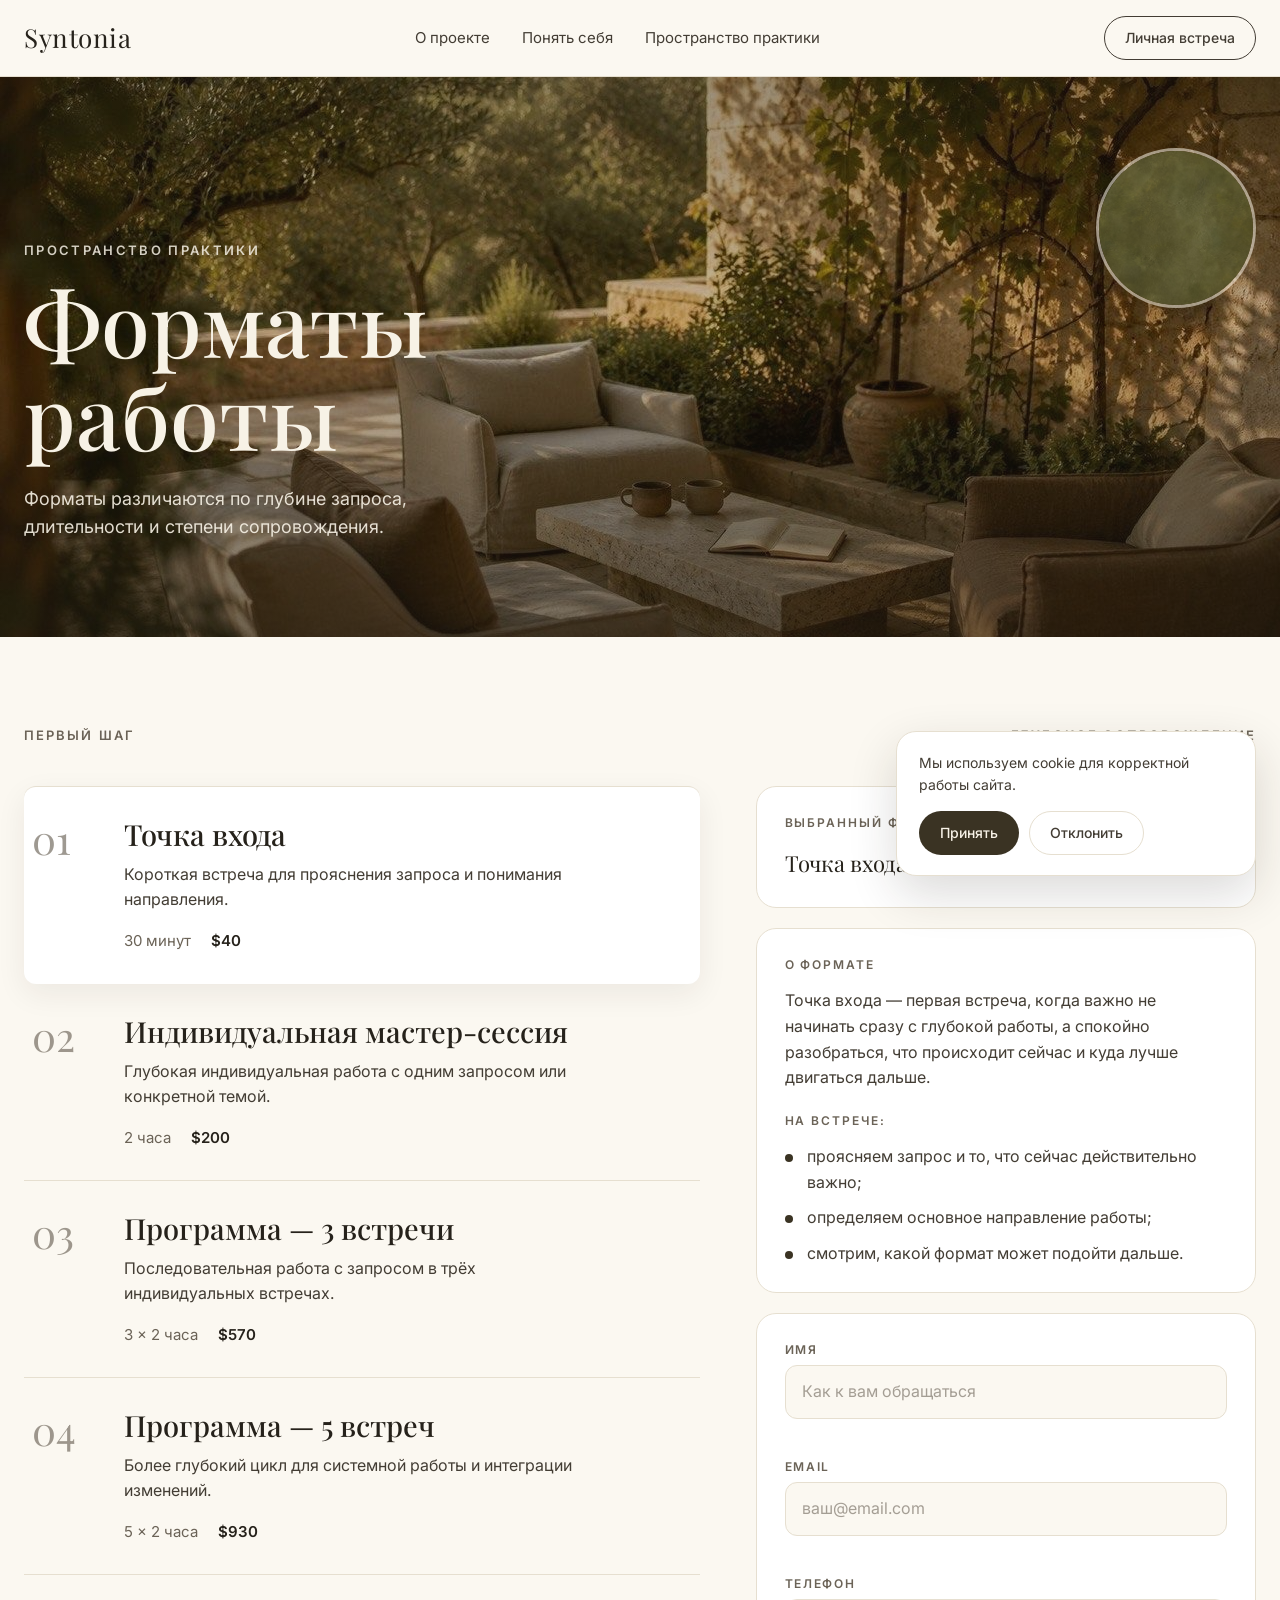
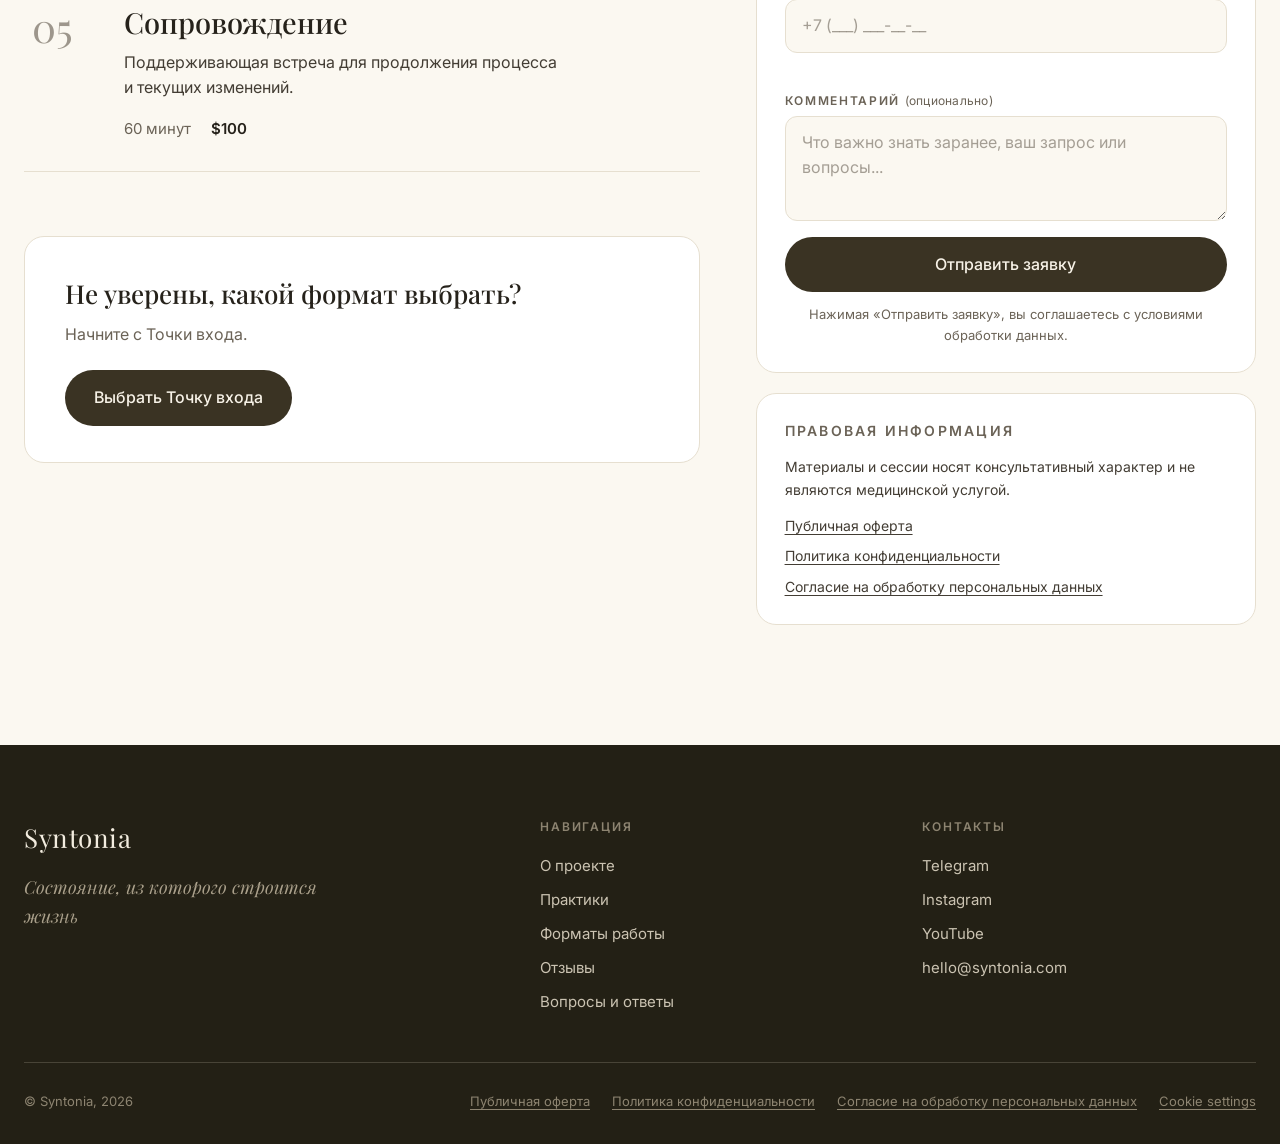
==== syntonia-formats/index.html @ 6d54face "Add files via upload" ====
<!doctype html>
<html lang="ru">
<head>
  <meta charset="UTF-8">
  <meta name="viewport" content="width=device-width, initial-scale=1">
  <meta name="description" content="Форматы работы Syntonia: точка входа, индивидуальные сессии, программы и сопровождение.">
  <title>Syntonia — Форматы работы</title>
  <link rel="preconnect" href="https://fonts.googleapis.com">
  <link rel="preconnect" href="https://fonts.gstatic.com" crossorigin>
  <link href="https://fonts.googleapis.com/css2?family=Inter:wght@400;500;600&family=Playfair+Display:ital,wght@0,400;0,500;1,400&display=swap" rel="stylesheet">
  <link rel="stylesheet" href="./styles.css">
</head>
<body>

  <!-- ============ HEADER ============ -->
  <header class="site-header" id="top">
    <div class="container site-header__inner">
      <a class="logo" href="#top">Syntonia</a>

      <nav class="main-nav" id="main-nav" aria-label="Основная навигация">
        <a href="#about">О проекте</a>
        <a href="#formats">Понять себя</a>
        <a href="#formats">Пространство практики</a>
      </nav>

      <div class="site-header__actions">
        <a class="btn btn--outline btn--small" href="#request">Личная встреча</a>
        <button class="menu-toggle" type="button" aria-expanded="false" aria-controls="main-nav" aria-label="Открыть меню">
          <span></span><span></span><span></span>
        </button>
      </div>
    </div>
  </header>

  <main id="about">

    <!-- ============ HERO ============ -->
    <section class="hero">
      <div class="hero__media" aria-hidden="true">
        <img src="./assets/hero.jpg" alt="" class="hero__img">
        <div class="hero__overlay"></div>
      </div>

      <div class="container hero__content">
        <p class="eyebrow">Пространство практики</p>
        <h1 class="hero__title">Форматы<br>работы</h1>
        <p class="hero__subtitle">Форматы различаются по глубине запроса,<br>длительности и степени сопровождения.</p>

        <div class="hero__avatar">
          <img src="./assets/avatar.jpg" alt="Ведущий практики Syntonia" width="160" height="160">
        </div>
      </div>
    </section>

    <!-- ============ FORMATS + SIDEBAR ============ -->
    <section class="formats" id="formats">
      <div class="container">

        <div class="formats__labels" aria-hidden="true">
          <span>Первый шаг</span>
          <span>Глубокое сопровождение</span>
        </div>

        <div class="formats__layout">

          <!-- Левая колонка: список форматов -->
          <div class="formats__list" role="list">

            <article class="format-card" role="listitem" data-format="entry" tabindex="0">
              <span class="format-card__num">01</span>
              <div class="format-card__body">
                <h3 class="format-card__title">Точка входа</h3>
                <p class="format-card__desc">Короткая встреча для прояснения запроса и&nbsp;понимания направления.</p>
                <p class="format-card__meta"><span class="duration">30 минут</span><span class="price">$40</span></p>
              </div>
            </article>

            <article class="format-card" role="listitem" data-format="master" tabindex="0">
              <span class="format-card__num">02</span>
              <div class="format-card__body">
                <h3 class="format-card__title">Индивидуальная мастер-сессия</h3>
                <p class="format-card__desc">Глубокая индивидуальная работа с&nbsp;одним запросом или конкретной темой.</p>
                <p class="format-card__meta"><span class="duration">2 часа</span><span class="price">$200</span></p>
              </div>
            </article>

            <article class="format-card" role="listitem" data-format="p3" tabindex="0">
              <span class="format-card__num">03</span>
              <div class="format-card__body">
                <h3 class="format-card__title">Программа — 3 встречи</h3>
                <p class="format-card__desc">Последовательная работа с&nbsp;запросом в&nbsp;трёх индивидуальных встречах.</p>
                <p class="format-card__meta"><span class="duration">3 × 2 часа</span><span class="price">$570</span></p>
              </div>
            </article>

            <article class="format-card" role="listitem" data-format="p5" tabindex="0">
              <span class="format-card__num">04</span>
              <div class="format-card__body">
                <h3 class="format-card__title">Программа — 5 встреч</h3>
                <p class="format-card__desc">Более глубокий цикл для системной работы и&nbsp;интеграции изменений.</p>
                <p class="format-card__meta"><span class="duration">5 × 2 часа</span><span class="price">$930</span></p>
              </div>
            </article>

            <article class="format-card" role="listitem" data-format="support" tabindex="0">
              <span class="format-card__num">05</span>
              <div class="format-card__body">
                <h3 class="format-card__title">Сопровождение</h3>
                <p class="format-card__desc">Поддерживающая встреча для продолжения процесса и&nbsp;текущих изменений.</p>
                <p class="format-card__meta"><span class="duration">60 минут</span><span class="price">$100</span></p>
              </div>
            </article>

            <!-- CTA-блок под списком -->
            <div class="formats__cta" id="formats-cta">
              <h3>Не уверены, какой формат выбрать?</h3>
              <p>Начните с Точки входа.</p>
              <a class="btn btn--primary" href="#request" data-select-format="entry">Выбрать Точку входа</a>
            </div>
          </div>

          <!-- Правая колонка (aside): выбранный формат + заявка -->
          <aside class="sidebar" id="request">

            <div class="sidebar__card">
              <p class="sidebar__label">Выбранный формат</p>
              <div class="sidebar__chosen" id="chosen-format">
                <span class="sidebar__chosen-name" data-chosen-name>Точка входа</span>
                <span class="sidebar__chosen-meta"><span data-chosen-duration>30 минут</span><span class="sidebar__price" data-chosen-price>$40</span></span>
              </div>
            </div>

            <div class="sidebar__card sidebar__about" id="format-about">
              <p class="sidebar__label">О формате</p>
              <p class="sidebar__about-text" data-format-text>Точка входа — первая встреча, когда важно не начинать сразу с глубокой работы, а спокойно разобраться, что происходит сейчас и куда лучше двигаться дальше.</p>
              <p class="sidebar__label sidebar__label--gap">На встрече:</p>
              <ul class="sidebar__list" data-format-points>
                <li>проясняем запрос и то, что сейчас действительно важно;</li>
                <li>определяем основное направление работы;</li>
                <li>смотрим, какой формат может подойти дальше.</li>
              </ul>
            </div>

            <form class="sidebar__card request-form" id="request-form" novalidate>
              <div class="field">
                <label class="field__label" for="f-name">Имя</label>
                <input class="field__input" id="f-name" name="name" type="text" placeholder="Как к вам обращаться" autocomplete="name" required>
                <span class="field__error" data-error-for="f-name"></span>
              </div>

              <div class="field">
                <label class="field__label" for="f-email">Email</label>
                <input class="field__input" id="f-email" name="email" type="email" placeholder="ваш@email.com" autocomplete="email" required>
                <span class="field__error" data-error-for="f-email"></span>
              </div>

              <div class="field">
                <label class="field__label" for="f-phone">Телефон</label>
                <input class="field__input" id="f-phone" name="phone" type="tel" placeholder="+7 (___) ___-__-__" autocomplete="tel" inputmode="tel">
                <span class="field__error" data-error-for="f-phone"></span>
              </div>

              <div class="field">
                <label class="field__label" for="f-comment">Комментарий <span class="field__optional">(опционально)</span></label>
                <textarea class="field__input field__input--area" id="f-comment" name="comment" rows="3" placeholder="Что важно знать заранее, ваш запрос или вопросы..."></textarea>
              </div>

              <input type="hidden" name="format" id="f-format" value="entry">

              <button class="btn btn--primary btn--block" type="submit">Отправить заявку</button>
              <p class="request-form__note">Нажимая «Отправить заявку», вы соглашаетесь с&nbsp;условиями обработки данных.</p>
              <p class="request-form__success" id="form-success" hidden>Спасибо! Заявка сохранена — мы свяжемся с вами по указанным контактам.</p>
            </form>

            <div class="sidebar__card sidebar__legal">
              <p class="sidebar__label">Правовая информация</p>
              <p>Материалы и сессии носят консультативный характер и не являются медицинской услугой.</p>
              <nav class="sidebar__legal-links" aria-label="Правовые документы">
                <a href="#">Публичная оферта</a>
                <a href="#">Политика конфиденциальности</a>
                <a href="#">Согласие на обработку персональных данных</a>
              </nav>
            </div>

          </aside>
        </div>
      </div>
    </section>

  </main>

  <!-- ============ FOOTER ============ -->
  <footer class="site-footer">
    <div class="container">
      <div class="site-footer__grid">

        <div class="site-footer__brand">
          <a class="logo logo--light" href="#top">Syntonia</a>
          <p class="site-footer__tagline">Состояние, из которого строится жизнь</p>
        </div>

        <nav class="site-footer__col" aria-label="Навигация по сайту">
          <p class="site-footer__heading">Навигация</p>
          <a href="#about">О проекте</a>
          <a href="#formats">Практики</a>
          <a href="#formats">Форматы работы</a>
          <a href="#">Отзывы</a>
          <a href="#">Вопросы и ответы</a>
        </nav>

        <nav class="site-footer__col" aria-label="Контакты и соцсети">
          <p class="site-footer__heading">Контакты</p>
          <a href="#">Telegram</a>
          <a href="#">Instagram</a>
          <a href="#">YouTube</a>
          <a href="mailto:hello@syntonia.com">hello@syntonia.com</a>
        </nav>

      </div>

      <div class="site-footer__bottom">
        <span>© Syntonia, 2026</span>
        <div class="site-footer__legal">
          <a href="#">Публичная оферта</a>
          <a href="#">Политика конфиденциальности</a>
          <a href="#">Согласие на обработку персональных данных</a>
          <button class="site-footer__cookie" type="button" id="cookie-link">Cookie settings</button>
        </div>
      </div>
    </div>
  </footer>

  <!-- Cookie-баннер -->
  <div class="cookie-banner" id="cookie-banner" hidden>
    <p>Мы используем cookie для корректной работы сайта.</p>
    <div class="cookie-banner__actions">
      <button class="btn btn--primary btn--small" type="button" id="cookie-accept">Принять</button>
      <button class="btn btn--ghost btn--small" type="button" id="cookie-decline">Отклонить</button>
    </div>
  </div>

  <script src="./script.js"></script>
</body>
</html>
---- syntonia-formats/styles.css ----
/* ============================================================
   Syntonia — Форматы работы
   Палитра восстановлена из макета Formats-page.pdf:
   бумага #FBF8F1, текст #433D34, тёмно-оливковый #3A3323
   ============================================================ */

:root {
  --color-page: #fbf8f1;
  --color-surface: #ffffff;
  --color-text: #433d34;
  --color-text-muted: #6b6357;
  --color-heading: #26221b;
  --color-olive: #3a3323;
  --color-olive-hover: #2e2818;
  --color-border: #e6dfd0;
  --color-footer: #232015;
  --color-error: #b3382e;

  --font-serif: "Playfair Display", Georgia, serif;
  --font-sans: "Inter", "Segoe UI", Arial, sans-serif;

  --container: 1280px;

  --radius-md: 12px;
  --radius-lg: 20px;

  --header-h: 76px;

  --shadow-card: 0 10px 30px rgba(38, 34, 27, 0.07);
  --shadow-pop: 0 18px 48px rgba(38, 34, 27, 0.16);
}

/* ---------- Reset / base ---------- */
*, *::before, *::after { box-sizing: border-box; }

html { scroll-behavior: smooth; }

body {
  margin: 0;
  font-family: var(--font-sans);
  font-size: 16px;
  line-height: 1.6;
  color: var(--color-text);
  background: var(--color-page);
  -webkit-font-smoothing: antialiased;
}

img { max-width: 100%; display: block; }

a { color: inherit; text-decoration: none; }
a:hover { color: var(--color-heading); }

:focus-visible {
  outline: 2px solid var(--color-olive);
  outline-offset: 3px;
  border-radius: 4px;
}

.container {
  width: min(100% - 48px, var(--container));
  margin-inline: auto;
}

.eyebrow {
  margin: 0 0 16px;
  font-size: 13px;
  font-weight: 600;
  letter-spacing: 0.18em;
  text-transform: uppercase;
  opacity: 0.85;
}

/* ---------- Buttons ---------- */
.btn {
  display: inline-flex;
  align-items: center;
  justify-content: center;
  gap: 8px;
  padding: 14px 28px;
  border: 1px solid transparent;
  border-radius: 999px;
  font: inherit;
  font-weight: 500;
  cursor: pointer;
  transition: background-color 0.2s ease, color 0.2s ease, border-color 0.2s ease, transform 0.15s ease;
}
.btn:active { transform: translateY(1px); }

.btn--primary {
  background: var(--color-olive);
  color: #f7f2e7;
}
.btn--primary:hover { background: var(--color-olive-hover); color: #fff; }

.btn--outline {
  background: transparent;
  border-color: currentColor;
  color: var(--color-text);
}
.btn--outline:hover { background: var(--color-olive); border-color: var(--color-olive); color: #f7f2e7; }

.btn--ghost { background: transparent; color: var(--color-text); border-color: var(--color-border); }
.btn--ghost:hover { background: rgba(58, 51, 35, 0.06); color: var(--color-heading); }

.btn--small { padding: 10px 20px; font-size: 14px; }
.btn--block { width: 100%; }

/* ---------- Header ---------- */
.site-header {
  position: sticky;
  top: 0;
  z-index: 50;
  background: rgba(251, 248, 241, 0.92);
  backdrop-filter: blur(8px);
  border-bottom: 1px solid var(--color-border);
}
.site-header__inner {
  min-height: var(--header-h);
  display: flex;
  align-items: center;
  gap: 32px;
}

.logo {
  font-family: var(--font-serif);
  font-size: 26px;
  letter-spacing: 0.02em;
  color: var(--color-heading);
}
.logo--light { color: #f2ecdf; }

.main-nav {
  display: flex;
  gap: 28px;
  margin-inline: auto;
  font-size: 15px;
}
.main-nav a { padding: 6px 2px; border-bottom: 1px solid transparent; }
.main-nav a:hover { border-bottom-color: currentColor; }

.site-header__actions { display: flex; align-items: center; gap: 16px; }

.menu-toggle {
  display: none;
  width: 44px;
  height: 44px;
  padding: 10px;
  background: transparent;
  border: 1px solid var(--color-border);
  border-radius: 10px;
  cursor: pointer;
}
.menu-toggle span {
  display: block;
  height: 2px;
  margin: 5px 0;
  background: var(--color-text);
  transition: transform 0.2s ease, opacity 0.2s ease;
}
.menu-toggle[aria-expanded="true"] span:nth-child(1) { transform: translateY(7px) rotate(45deg); }
.menu-toggle[aria-expanded="true"] span:nth-child(2) { opacity: 0; }
.menu-toggle[aria-expanded="true"] span:nth-child(3) { transform: translateY(-7px) rotate(-45deg); }

/* ---------- Hero ---------- */
.hero {
  position: relative;
  min-height: 560px;
  display: grid;
  align-items: end;
  color: #f4efe3;
  overflow: hidden;
}
.hero__media { position: absolute; inset: 0; }
.hero__img {
  width: 100%;
  height: 100%;
  object-fit: cover;
  object-position: center 30%;
}
.hero__overlay {
  position: absolute;
  inset: 0;
  background:
    linear-gradient(180deg, rgba(30, 26, 17, 0.45) 0%, rgba(30, 26, 17, 0.25) 45%, rgba(30, 26, 17, 0.62) 100%);
}

.hero__content {
  position: relative;
  padding: 140px 0 96px;
}
.hero__title {
  margin: 0 0 24px;
  font-family: var(--font-serif);
  font-weight: 500;
  font-size: clamp(44px, 7vw, 88px);
  line-height: 1.05;
  color: #f7f2e6;
}
.hero__subtitle {
  margin: 0;
  max-width: 560px;
  font-size: 18px;
  line-height: 1.55;
  color: rgba(247, 242, 230, 0.9);
}

.hero__avatar {
  position: absolute;
  right: 0;
  top: 48px;
  width: 160px;
  height: 160px;
  border-radius: 50%;
  overflow: hidden;
  border: 3px solid rgba(247, 242, 230, 0.55);
  box-shadow: var(--shadow-pop);
}
.hero__avatar img { width: 100%; height: 100%; object-fit: cover; }

/* ---------- Formats section ---------- */
.formats { padding: 88px 0 120px; }

.formats__labels {
  display: flex;
  justify-content: space-between;
  gap: 24px;
  margin-bottom: 40px;
  font-size: 13px;
  font-weight: 600;
  letter-spacing: 0.16em;
  text-transform: uppercase;
  color: var(--color-text-muted);
}

.formats__layout {
  display: grid;
  grid-template-columns: minmax(0, 1.35fr) minmax(0, 1fr);
  gap: 56px;
  align-items: start;
}

/* --- Левая колонка: список --- */
.formats__list { display: grid; }

.format-card {
  display: grid;
  grid-template-columns: 64px 1fr;
  gap: 28px;
  padding: 30px 8px;
  border-bottom: 1px solid var(--color-border);
  cursor: pointer;
  transition: background-color 0.2s ease;
}
.format-card:first-child { border-top: 1px solid var(--color-border); }
.format-card:hover { background: rgba(58, 51, 35, 0.035); }

.format-card__num {
  font-family: var(--font-serif);
  font-size: 40px;
  line-height: 1.1;
  color: var(--color-text-muted);
  opacity: 0.65;
}

.format-card__title {
  margin: 0 0 10px;
  font-family: var(--font-serif);
  font-weight: 500;
  font-size: clamp(22px, 2.4vw, 29px);
  line-height: 1.2;
  color: var(--color-heading);
}
.format-card__desc { margin: 0 0 16px; max-width: 460px; }
.format-card__meta {
  margin: 0;
  display: flex;
  gap: 20px;
  font-size: 15px;
}
.format-card__meta .duration { color: var(--color-text-muted); }
.format-card__meta .price { font-weight: 600; color: var(--color-heading); }

.format-card.is-active {
  background: var(--color-surface);
  border-radius: var(--radius-md);
  border-bottom-color: transparent;
  box-shadow: var(--shadow-card);
}

/* --- CTA под списком --- */
.formats__cta {
  margin-top: 64px;
  padding: 36px 40px;
  background: var(--color-surface);
  border: 1px solid var(--color-border);
  border-radius: var(--radius-lg);
}
.formats__cta h3 {
  margin: 0 0 8px;
  font-family: var(--font-serif);
  font-weight: 500;
  font-size: 26px;
  color: var(--color-heading);
}
.formats__cta p { margin: 0 0 22px; color: var(--color-text-muted); }

/* --- Правая колонка: sidebar --- */
.sidebar {
  position: sticky;
  top: calc(var(--header-h) + 24px);
  display: grid;
  gap: 20px;
}

.sidebar__card {
  padding: 26px 28px;
  background: var(--color-surface);
  border: 1px solid var(--color-border);
  border-radius: var(--radius-lg);
}

.sidebar__label {
  margin: 0 0 14px;
  font-size: 12px;
  font-weight: 600;
  letter-spacing: 0.16em;
  text-transform: uppercase;
  color: var(--color-text-muted);
}
.sidebar__label--gap { margin-top: 20px; }

.sidebar__chosen {
  display: flex;
  align-items: baseline;
  justify-content: space-between;
  gap: 16px;
  flex-wrap: wrap;
}
.sidebar__chosen-name {
  font-family: var(--font-serif);
  font-size: 22px;
  color: var(--color-heading);
}
.sidebar__chosen-meta {
  display: flex;
  gap: 14px;
  font-size: 15px;
  color: var(--color-text-muted);
}
.sidebar__price { font-weight: 600; color: var(--color-heading); }

.sidebar__about-text { margin: 0; }
.sidebar__list {
  margin: 0;
  padding-left: 0;
  list-style: none;
  display: grid;
  gap: 10px;
}
.sidebar__list li {
  position: relative;
  padding-left: 22px;
}
.sidebar__list li::before {
  content: "";
  position: absolute;
  left: 0;
  top: 0.62em;
  width: 8px;
  height: 8px;
  border-radius: 50%;
  background: var(--color-olive);
}

.sidebar__legal p { margin: 0 0 14px; font-size: 14px; }
.sidebar__legal-links {
  display: grid;
  gap: 8px;
  font-size: 14px;
}
.sidebar__legal-links a { text-decoration: underline; text-underline-offset: 3px; }

/* --- Форма заявки --- */
.field { display: grid; gap: 6px; margin-bottom: 16px; }
.field__label {
  font-size: 12px;
  font-weight: 600;
  letter-spacing: 0.14em;
  text-transform: uppercase;
  color: var(--color-text-muted);
}
.field__optional { text-transform: none; letter-spacing: 0.02em; font-weight: 400; }

.field__input {
  width: 100%;
  padding: 13px 16px;
  font: inherit;
  color: var(--color-text);
  background: var(--color-page);
  border: 1px solid var(--color-border);
  border-radius: var(--radius-md);
  transition: border-color 0.2s ease, box-shadow 0.2s ease;
}
.field__input::placeholder { color: rgba(107, 99, 87, 0.6); }
.field__input:focus {
  outline: none;
  border-color: var(--color-olive);
  box-shadow: 0 0 0 3px rgba(58, 51, 35, 0.12);
}
.field__input--area { resize: vertical; min-height: 92px; }

.field.is-invalid .field__input { border-color: var(--color-error); }
.field__error {
  min-height: 16px;
  font-size: 13px;
  color: var(--color-error);
}

.request-form__note {
  margin: 12px 0 0;
  font-size: 13px;
  text-align: center;
  color: var(--color-text-muted);
}
.request-form__success {
  margin: 14px 0 0;
  padding: 12px 16px;
  font-size: 14px;
  text-align: center;
  color: #2c5b34;
  background: #e9f3ea;
  border: 1px solid #cbe2cd;
  border-radius: var(--radius-md);
}

/* ---------- Footer ---------- */
.site-footer {
  padding: 72px 0 32px;
  background: var(--color-footer);
  color: #cbc3b2;
}
.site-footer a:hover { color: #fff; }

.site-footer__grid {
  display: grid;
  grid-template-columns: 1.4fr 1fr 1fr;
  gap: 48px;
  padding-bottom: 48px;
  border-bottom: 1px solid rgba(203, 195, 178, 0.22);
}
.site-footer__tagline {
  margin: 14px 0 0;
  max-width: 300px;
  font-family: var(--font-serif);
  font-style: italic;
  font-size: 18px;
  color: #a99f8a;
}

.site-footer__col { display: grid; gap: 10px; align-content: start; font-size: 15px; }
.site-footer__heading {
  margin: 0 0 8px;
  font-size: 12px;
  font-weight: 600;
  letter-spacing: 0.16em;
  text-transform: uppercase;
  color: #8d8471;
}

.site-footer__bottom {
  display: flex;
  justify-content: space-between;
  align-items: center;
  gap: 24px;
  flex-wrap: wrap;
  padding-top: 28px;
  font-size: 13px;
  color: #8d8471;
}
.site-footer__legal {
  display: flex;
  gap: 22px;
  flex-wrap: wrap;
}
.site-footer__legal a { text-decoration: underline; text-underline-offset: 3px; }

.site-footer__cookie {
  padding: 0;
  font: inherit;
  color: inherit;
  background: none;
  border: none;
  cursor: pointer;
  text-decoration: underline;
  text-underline-offset: 3px;
}
.site-footer__cookie:hover { color: #fff; }

/* ---------- Cookie banner ---------- */
.cookie-banner {
  position: fixed;
  right: 24px;
  bottom: 24px;
  z-index: 80;
  width: min(360px, calc(100% - 48px));
  padding: 20px 22px;
  background: var(--color-surface);
  border: 1px solid var(--color-border);
  border-radius: var(--radius-lg);
  box-shadow: var(--shadow-pop);
}
.cookie-banner p { margin: 0 0 14px; font-size: 14px; }
.cookie-banner__actions { display: flex; gap: 10px; }

/* ---------- Reveal-анимации ---------- */
.reveal {
  opacity: 0;
  transform: translateY(18px);
  transition: opacity 0.6s ease, transform 0.6s ease;
}
.reveal.is-visible {
  opacity: 1;
  transform: none;
}
@media (prefers-reduced-motion: reduce) {
  html { scroll-behavior: auto; }
  .reveal { opacity: 1; transform: none; transition: none; }
}

/* ============================================================
   Адаптивность
   ============================================================ */
@media (max-width: 1080px) {
  .formats__layout { grid-template-columns: 1fr; gap: 48px; }
  .sidebar { position: static; }
}

@media (max-width: 860px) {
  .menu-toggle { display: block; }
  .site-header__actions .btn { display: none; }

  .main-nav {
    position: absolute;
    top: var(--header-h);
    left: 0;
    right: 0;
    display: none;
    flex-direction: column;
    gap: 4px;
    padding: 16px 24px 24px;
    margin: 0;
    background: var(--color-page);
    border-bottom: 1px solid var(--color-border);
  }
  .main-nav.is-open { display: flex; }
  .main-nav a { padding: 12px 0; font-size: 17px; }

  .site-header__inner { position: relative; justify-content: space-between; }
}

@media (max-width: 720px) {
  .hero { min-height: 480px; }
  .hero__content { padding: 110px 0 72px; }
  .hero__avatar {
    position: static;
    margin-top: 32px;
    width: 120px;
    height: 120px;
  }

  .formats { padding: 64px 0 88px; }
  .formats__labels { display: none; }

  .format-card { grid-template-columns: 44px 1fr; gap: 16px; padding: 22px 4px; }
  .format-card__num { font-size: 28px; }

  .formats__cta { padding: 28px 24px; }

  .sidebar__card { padding: 22px 20px; }

  .site-footer__grid { grid-template-columns: 1fr; gap: 36px; }
  .site-footer__bottom { flex-direction: column; align-items: flex-start; }

  .cookie-banner { right: 12px; bottom: 12px; width: calc(100% - 24px); }
}
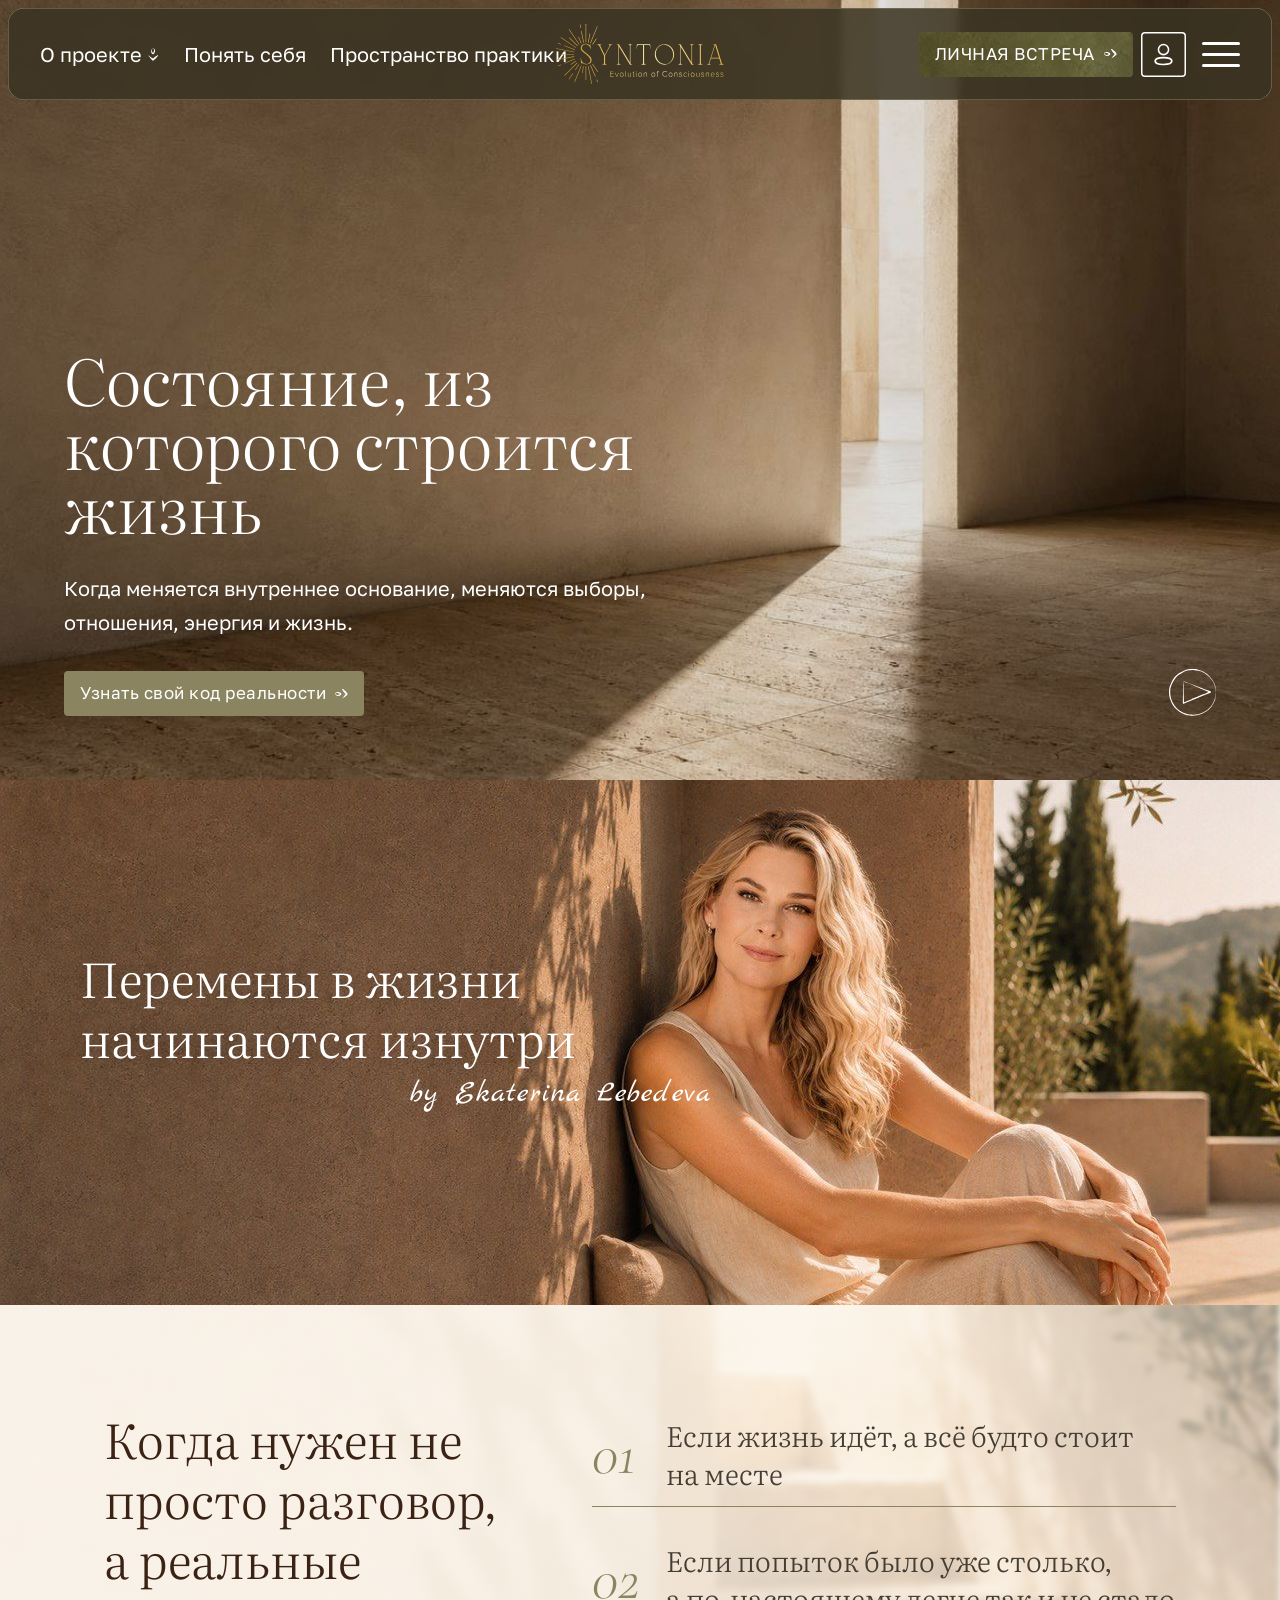
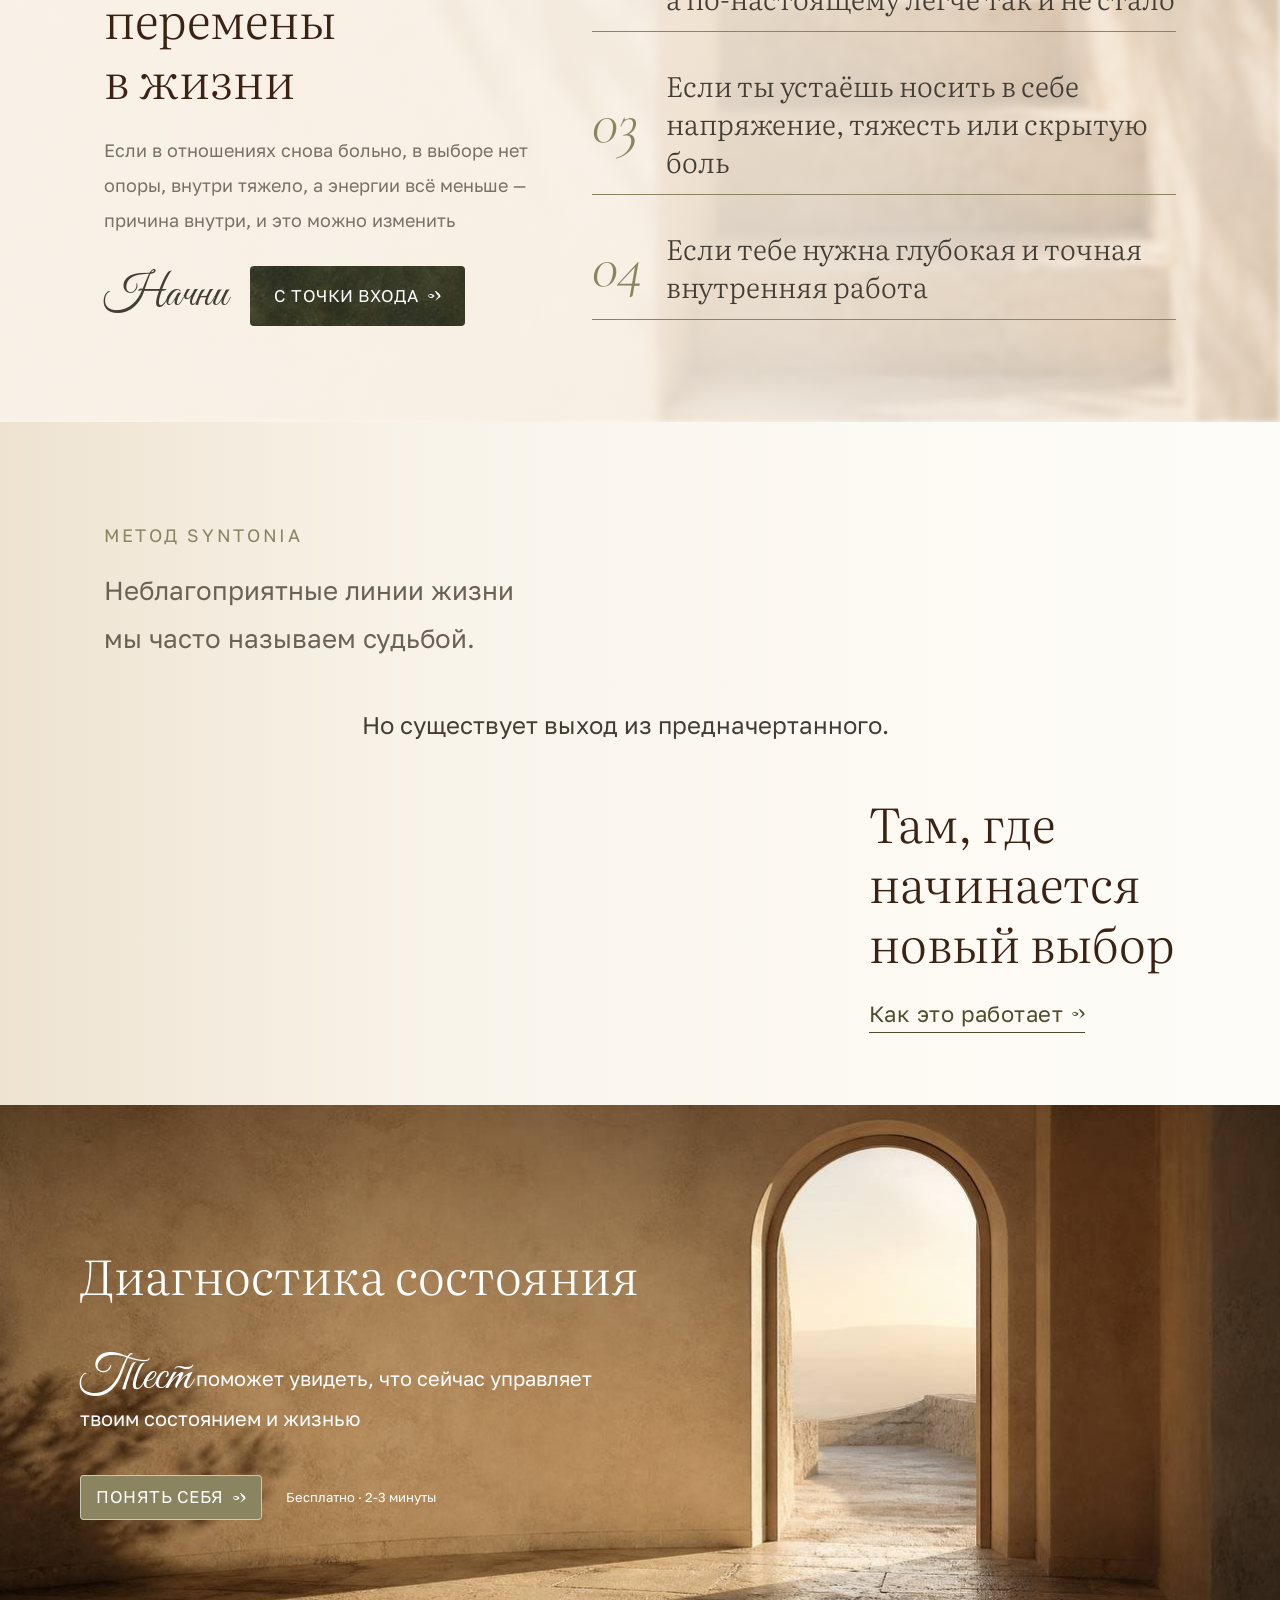
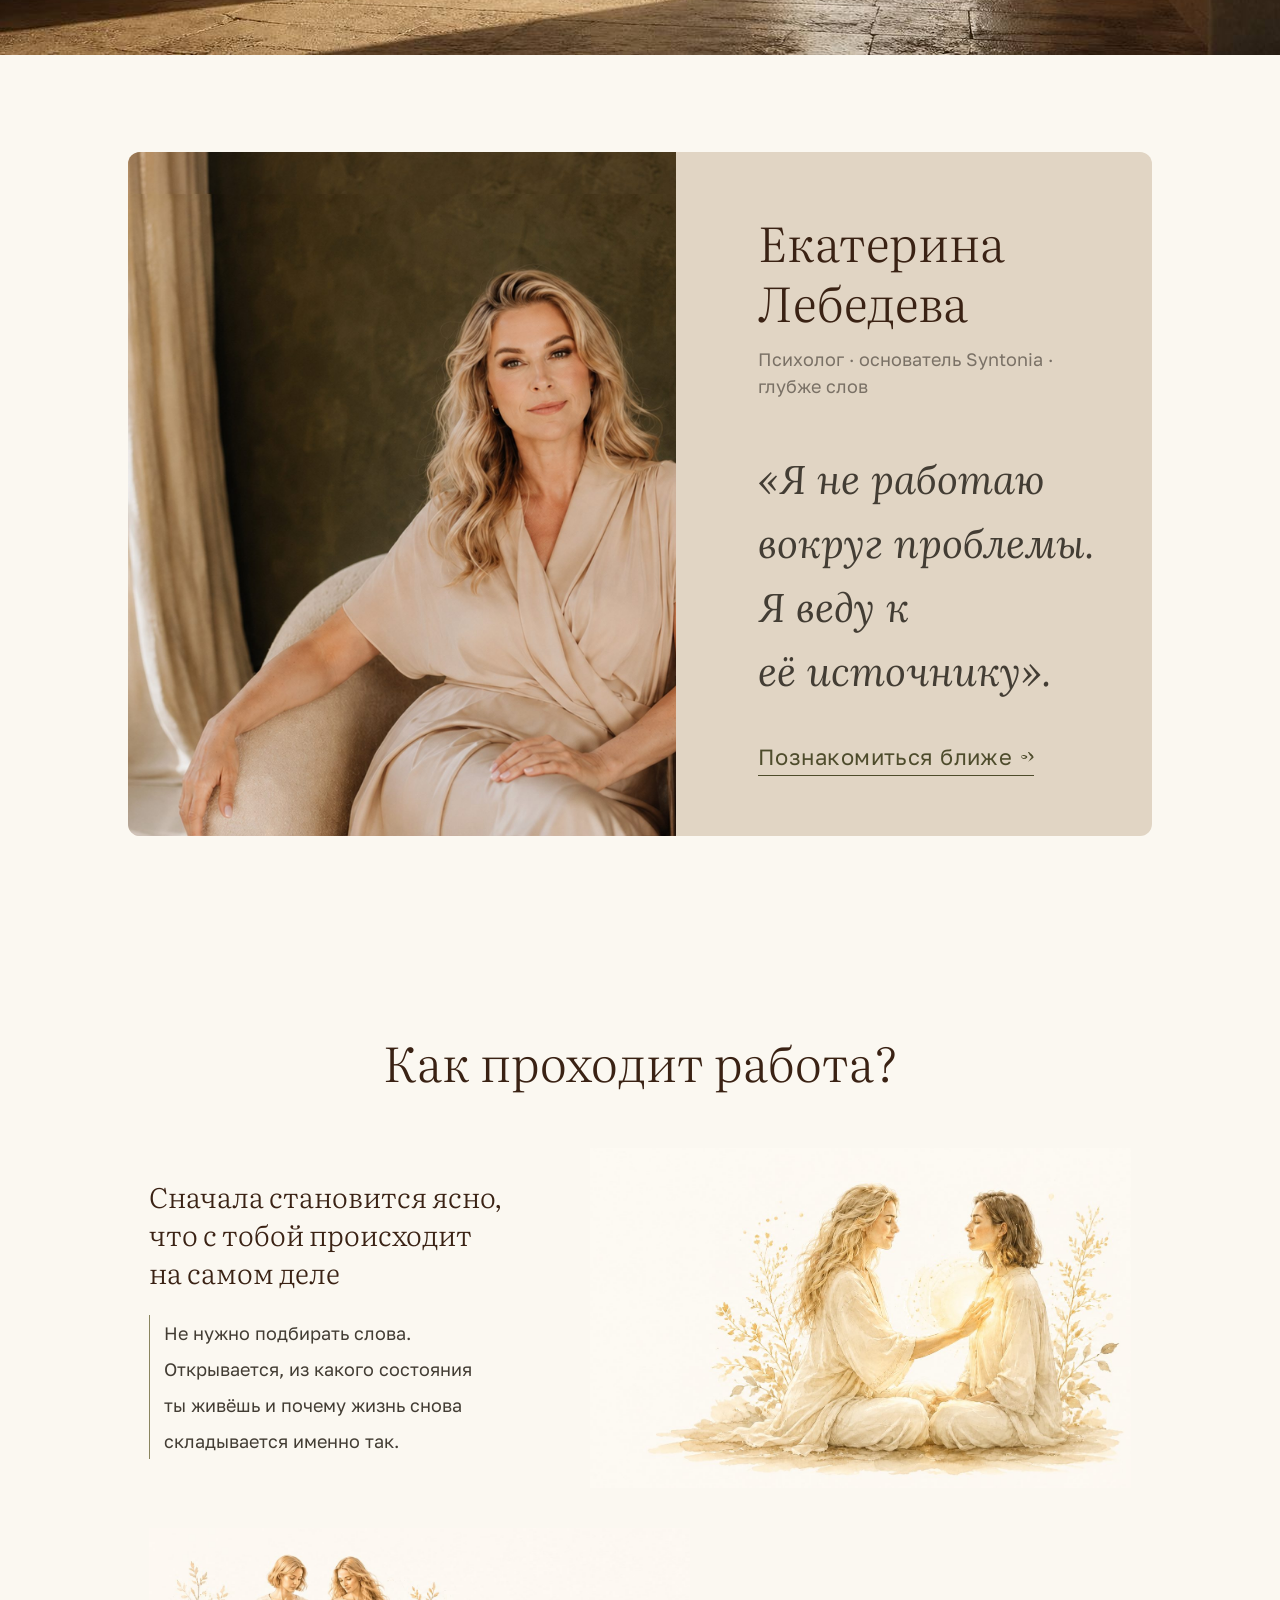
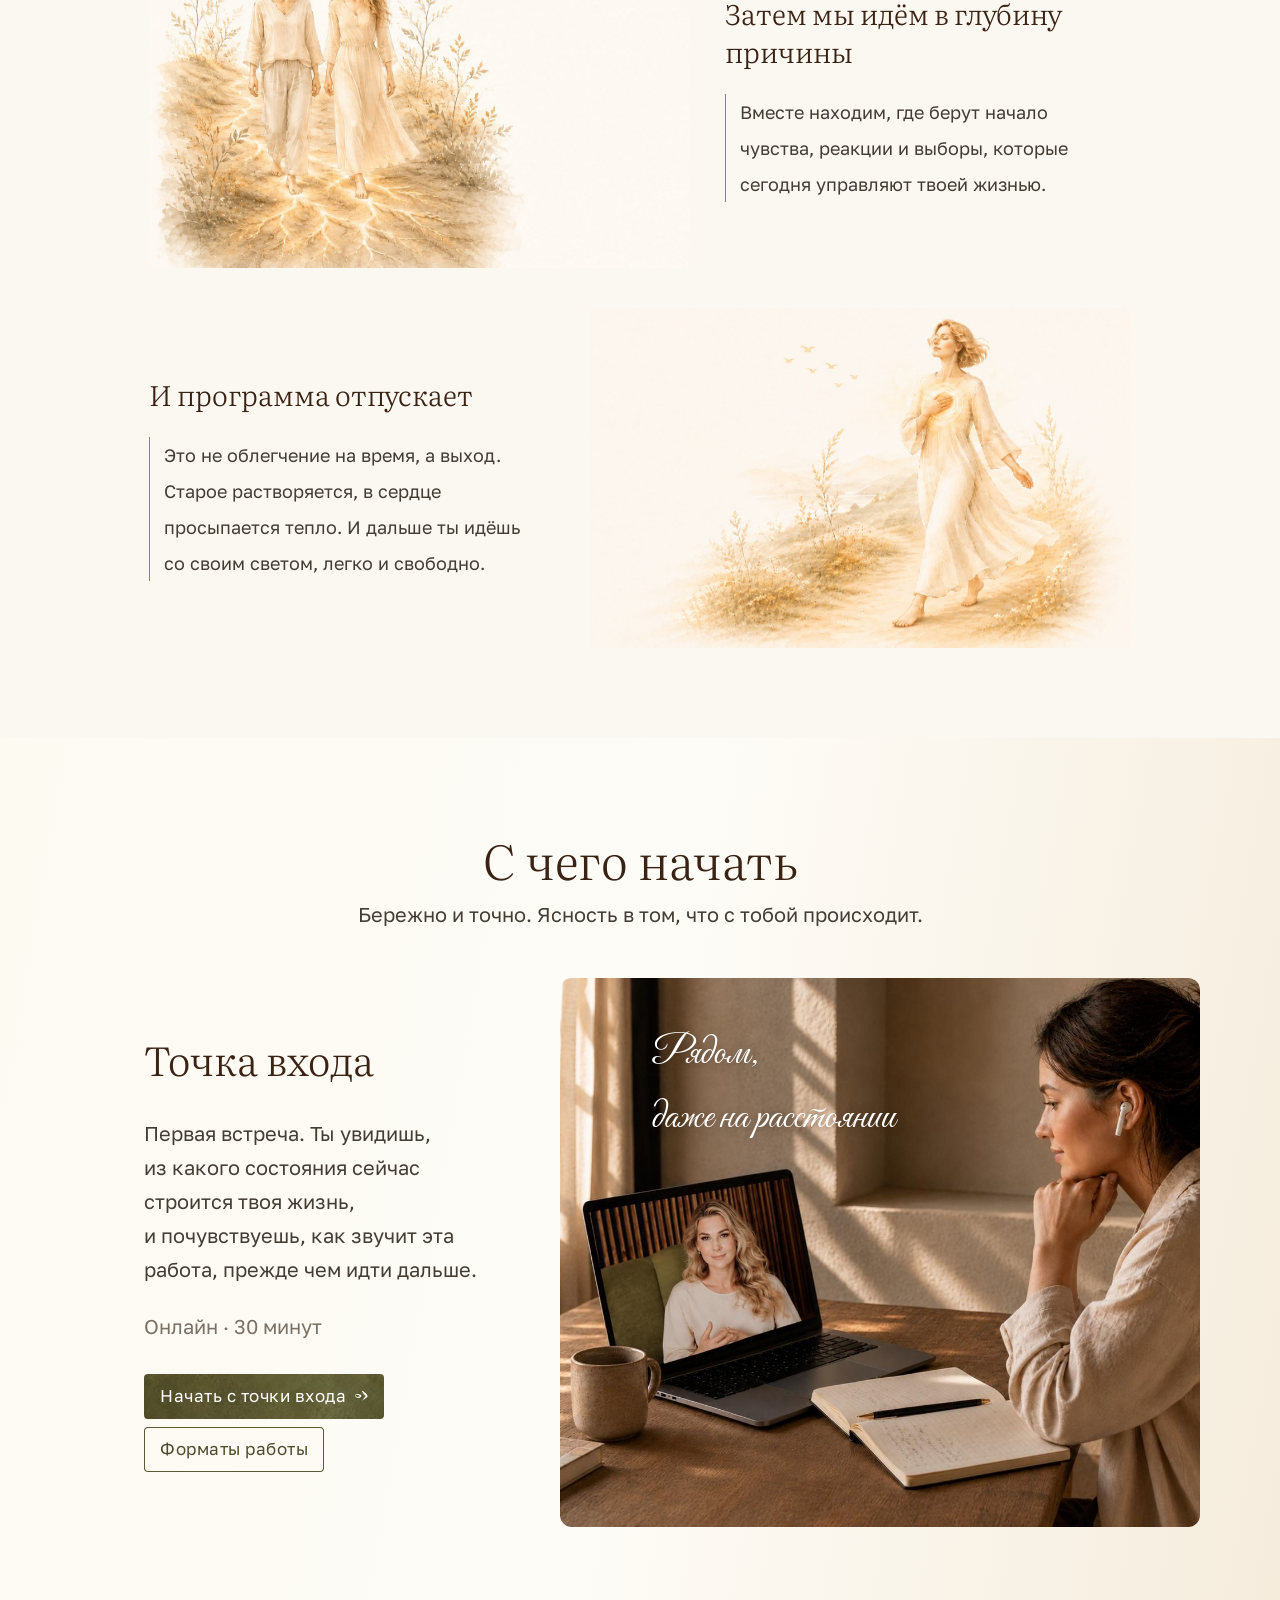
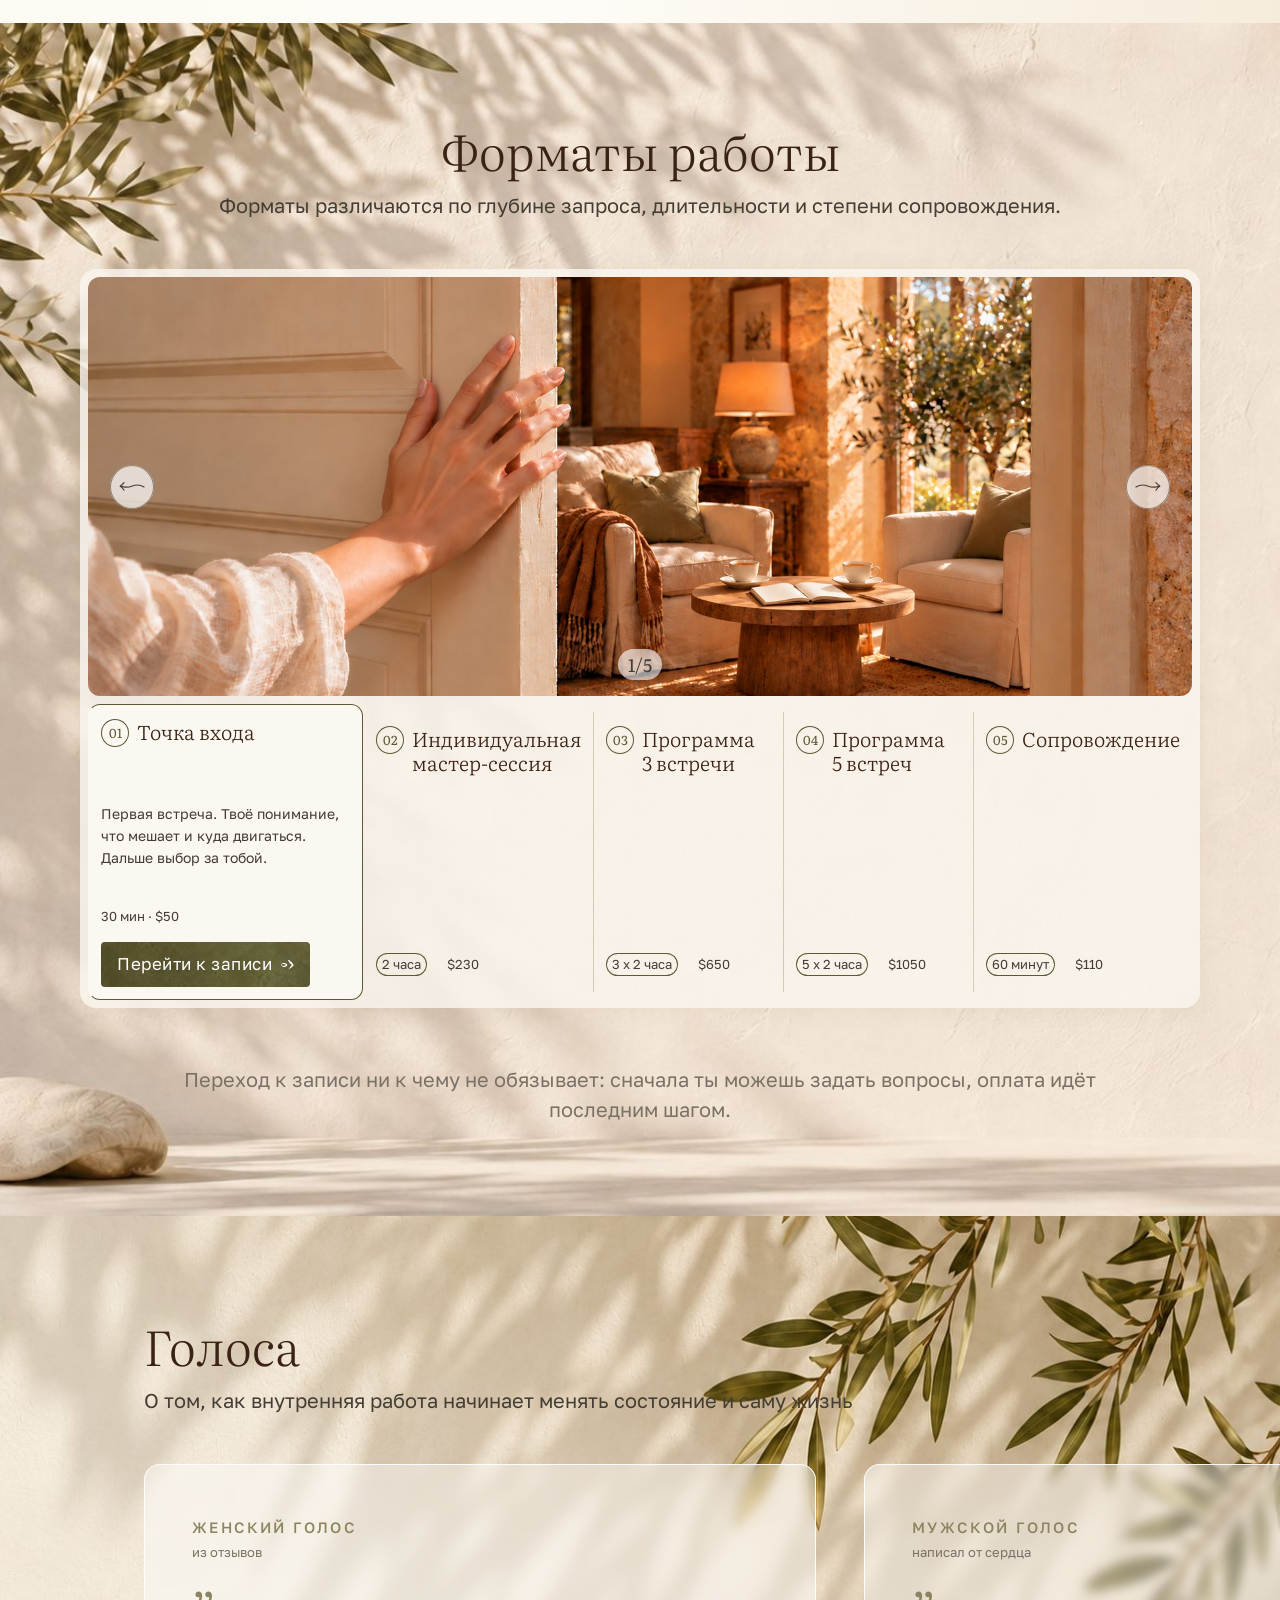
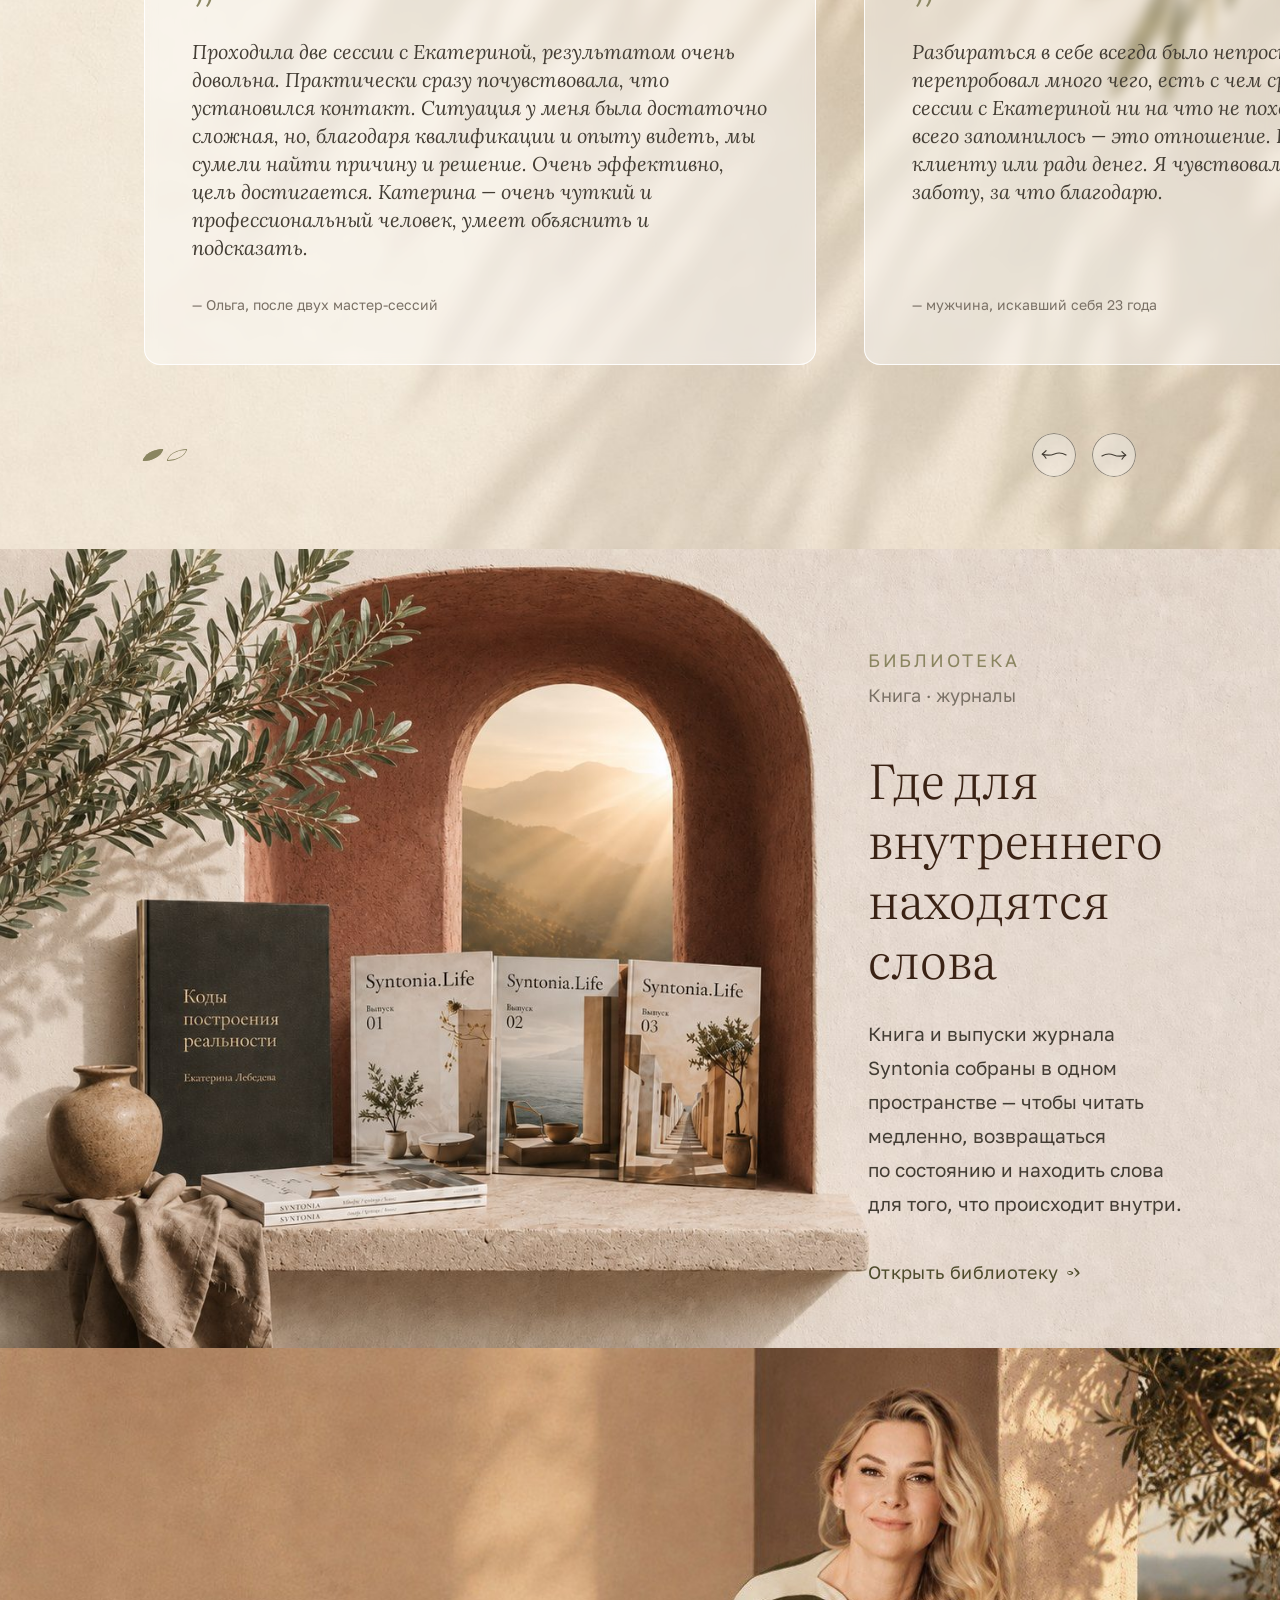
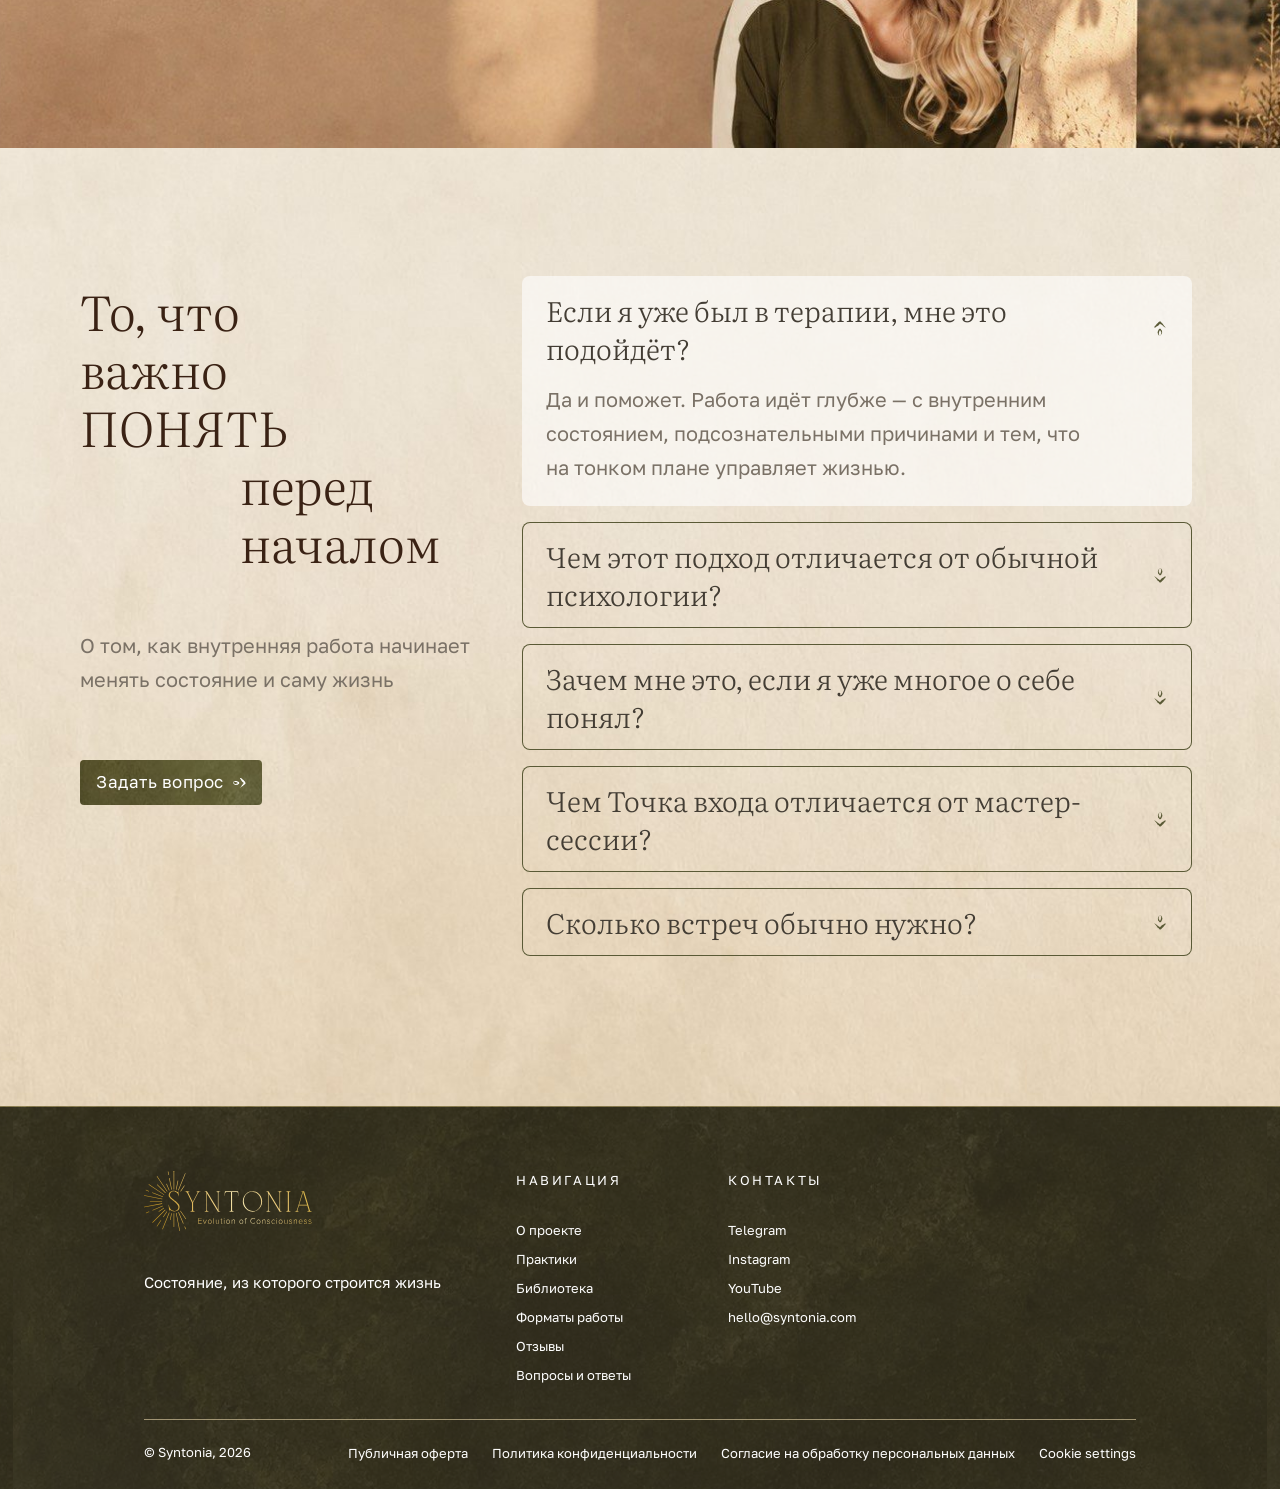
==== commit caf4d55a: "Вторая версия Вторая версия" ====
--- a/syntonia-formats/index.html
+++ b/syntonia-formats/index.html
@@ -1,244 +1,382 @@
-<!doctype html>
+<!DOCTYPE html>
 <html lang="ru">
 <head>
   <meta charset="UTF-8">
   <meta name="viewport" content="width=device-width, initial-scale=1">
-  <meta name="description" content="Форматы работы Syntonia: точка входа, индивидуальные сессии, программы и сопровождение.">
-  <title>Syntonia — Форматы работы</title>
+  <title>Syntonia — Состояние, из которого строится жизнь</title>
+  <meta name="description" content="Syntonia — глубинный метод работы с человеком. Когда меняется внутреннее основание, меняются выборы, отношения, энергия и жизнь.">
+
   <link rel="preconnect" href="https://fonts.googleapis.com">
   <link rel="preconnect" href="https://fonts.gstatic.com" crossorigin>
-  <link href="https://fonts.googleapis.com/css2?family=Inter:wght@400;500;600&family=Playfair+Display:ital,wght@0,400;0,500;1,400&display=swap" rel="stylesheet">
-  <link rel="stylesheet" href="./styles.css">
+  <link href="https://fonts.googleapis.com/css2?family=Cormorant+Garamond:ital,wght@1,300&family=Golos+Text:wght@400;500&family=Great+Vibes&family=Literata:ital,opsz,wght@0,7..72,300;0,7..72,400;1,7..72,300&family=Lora:ital@1&family=Marck+Script&display=swap" rel="stylesheet">
+
+  <link rel="stylesheet" href="styles.css">
+  <script src="data/formats.js" defer></script>
+  <script src="data/voices.js" defer></script>
+  <script src="script.js" defer></script>
 </head>
-<body>
-
-  <!-- ============ HEADER ============ -->
-  <header class="site-header" id="top">
-    <div class="container site-header__inner">
-      <a class="logo" href="#top">Syntonia</a>
-
-      <nav class="main-nav" id="main-nav" aria-label="Основная навигация">
-        <a href="#about">О проекте</a>
-        <a href="#formats">Понять себя</a>
-        <a href="#formats">Пространство практики</a>
+<body class="page page--home">
+
+  <a class="skip-link" href="#main">Перейти к содержанию</a>
+
+  <!-- Header: Figma «header / theme=dark, shape=floating» (167:641) -->
+  <header class="site-header site-header--dark site-header--floating" data-header>
+    <div class="site-header__inner">
+
+      <nav class="site-header__nav main-nav" aria-label="Основная навигация">
+        <ul class="main-nav__list">
+          <li class="main-nav__item main-nav__item--dropdown">
+            <button class="main-nav__link main-nav__toggle" type="button"
+                    aria-expanded="false" aria-controls="nav-about" data-dropdown-toggle>
+              О проекте
+              <img class="main-nav__chevron" src="assets/icons/icon-chevron.svg" alt="" width="14" height="14">
+            </button>
+            <ul class="main-nav__dropdown" id="nav-about" hidden>
+              <li><a class="main-nav__dropdown-link" href="method.html">Метод Syntonia</a></li>
+              <li><a class="main-nav__dropdown-link" href="masters.html">Мастера</a></li>
+            </ul>
+          </li>
+          <li class="main-nav__item"><a class="main-nav__link" href="quiz.html">Понять себя</a></li>
+          <li class="main-nav__item"><a class="main-nav__link" href="practice.html">Пространство практики</a></li>
+        </ul>
       </nav>
 
+      <a class="site-header__logo logo" href="index.html" aria-label="Syntonia — на главную">
+        <img class="logo__image" src="assets/icons/logo-gold.svg" alt="Syntonia — Evolution of Consciousness" width="168" height="60">
+      </a>
+
       <div class="site-header__actions">
-        <a class="btn btn--outline btn--small" href="#request">Личная встреча</a>
-        <button class="menu-toggle" type="button" aria-expanded="false" aria-controls="main-nav" aria-label="Открыть меню">
-          <span></span><span></span><span></span>
+        <a class="btn btn--primary btn--textured btn--caps" href="booking.html">
+          Личная встреча
+          <img class="btn__icon" src="assets/icons/icon-arrow.svg" alt="" width="14" height="14">
+        </a>
+        <a class="icon-btn" href="#" aria-label="Личный кабинет (скоро)">
+          <img class="icon-btn__image" src="assets/icons/icon-profile.svg" alt="" width="45" height="45">
+        </a>
+        <button class="burger" type="button" aria-label="Открыть меню"
+                aria-expanded="false" aria-controls="mobile-menu" data-menu-toggle>
+          <span class="burger__line"></span>
+          <span class="burger__line"></span>
+          <span class="burger__line"></span>
         </button>
       </div>
+    </div>
+
+    <div class="mobile-menu" id="mobile-menu" hidden>
+      <ul class="mobile-menu__list">
+        <li><a class="mobile-menu__link" href="method.html">Метод Syntonia</a></li>
+        <li><a class="mobile-menu__link" href="masters.html">Мастера</a></li>
+        <li><a class="mobile-menu__link" href="quiz.html">Понять себя</a></li>
+        <li><a class="mobile-menu__link" href="practice.html">Пространство практики</a></li>
+        <li><a class="mobile-menu__link" href="library.html">Библиотека</a></li>
+        <li><a class="mobile-menu__link mobile-menu__link--accent" href="booking.html">Личная встреча</a></li>
+      </ul>
     </div>
   </header>
 
-  <main id="about">
-
-    <!-- ============ HERO ============ -->
-    <section class="hero">
-      <div class="hero__media" aria-hidden="true">
-        <img src="./assets/hero.jpg" alt="" class="hero__img">
-        <div class="hero__overlay"></div>
-      </div>
-
-      <div class="container hero__content">
-        <p class="eyebrow">Пространство практики</p>
-        <h1 class="hero__title">Форматы<br>работы</h1>
-        <p class="hero__subtitle">Форматы различаются по глубине запроса,<br>длительности и степени сопровождения.</p>
-
-        <div class="hero__avatar">
-          <img src="./assets/avatar.jpg" alt="Ведущий практики Syntonia" width="160" height="160">
-        </div>
-      </div>
-    </section>
-
-    <!-- ============ FORMATS + SIDEBAR ============ -->
-    <section class="formats" id="formats">
-      <div class="container">
-
-        <div class="formats__labels" aria-hidden="true">
-          <span>Первый шаг</span>
-          <span>Глубокое сопровождение</span>
-        </div>
-
-        <div class="formats__layout">
-
-          <!-- Левая колонка: список форматов -->
-          <div class="formats__list" role="list">
-
-            <article class="format-card" role="listitem" data-format="entry" tabindex="0">
-              <span class="format-card__num">01</span>
-              <div class="format-card__body">
-                <h3 class="format-card__title">Точка входа</h3>
-                <p class="format-card__desc">Короткая встреча для прояснения запроса и&nbsp;понимания направления.</p>
-                <p class="format-card__meta"><span class="duration">30 минут</span><span class="price">$40</span></p>
-              </div>
-            </article>
-
-            <article class="format-card" role="listitem" data-format="master" tabindex="0">
-              <span class="format-card__num">02</span>
-              <div class="format-card__body">
-                <h3 class="format-card__title">Индивидуальная мастер-сессия</h3>
-                <p class="format-card__desc">Глубокая индивидуальная работа с&nbsp;одним запросом или конкретной темой.</p>
-                <p class="format-card__meta"><span class="duration">2 часа</span><span class="price">$200</span></p>
-              </div>
-            </article>
-
-            <article class="format-card" role="listitem" data-format="p3" tabindex="0">
-              <span class="format-card__num">03</span>
-              <div class="format-card__body">
-                <h3 class="format-card__title">Программа — 3 встречи</h3>
-                <p class="format-card__desc">Последовательная работа с&nbsp;запросом в&nbsp;трёх индивидуальных встречах.</p>
-                <p class="format-card__meta"><span class="duration">3 × 2 часа</span><span class="price">$570</span></p>
-              </div>
-            </article>
-
-            <article class="format-card" role="listitem" data-format="p5" tabindex="0">
-              <span class="format-card__num">04</span>
-              <div class="format-card__body">
-                <h3 class="format-card__title">Программа — 5 встреч</h3>
-                <p class="format-card__desc">Более глубокий цикл для системной работы и&nbsp;интеграции изменений.</p>
-                <p class="format-card__meta"><span class="duration">5 × 2 часа</span><span class="price">$930</span></p>
-              </div>
-            </article>
-
-            <article class="format-card" role="listitem" data-format="support" tabindex="0">
-              <span class="format-card__num">05</span>
-              <div class="format-card__body">
-                <h3 class="format-card__title">Сопровождение</h3>
-                <p class="format-card__desc">Поддерживающая встреча для продолжения процесса и&nbsp;текущих изменений.</p>
-                <p class="format-card__meta"><span class="duration">60 минут</span><span class="price">$100</span></p>
-              </div>
-            </article>
-
-            <!-- CTA-блок под списком -->
-            <div class="formats__cta" id="formats-cta">
-              <h3>Не уверены, какой формат выбрать?</h3>
-              <p>Начните с Точки входа.</p>
-              <a class="btn btn--primary" href="#request" data-select-format="entry">Выбрать Точку входа</a>
+  <main id="main">
+
+    <!-- Hero: Figma «hero» (79:105) -->
+    <section class="hero hero--home" aria-labelledby="hero-title">
+      <div class="hero__media">
+        <img class="hero__image" src="assets/img/hero-home.jpg"
+             alt="Пустой светлый зал из травертина, в который через узкий проём падает солнечный луч"
+             width="1280" height="720" fetchpriority="high">
+        <span class="hero__overlay" aria-hidden="true"></span>
+      </div>
+
+      <div class="hero__inner">
+        <div class="hero__content">
+          <h1 class="hero__title" id="hero-title">Состояние, из которого строится жизнь</h1>
+          <p class="hero__lead">Когда меняется внутреннее основание, меняются выборы, отношения, энергия и&nbsp;жизнь.</p>
+          <a class="btn btn--primary" href="quiz.html">
+            Узнать свой код реальности
+            <img class="btn__icon" src="assets/icons/icon-arrow.svg" alt="" width="14" height="14">
+          </a>
+        </div>
+
+        <button class="play-btn" type="button" aria-label="Смотреть видео о Syntonia" data-video-play>
+          <img class="play-btn__icon" src="assets/icons/icon-play.svg" alt="" width="47" height="47">
+        </button>
+      </div>
+    </section>
+
+
+    <!-- Banner: Figma «banner-founder» -->
+    <section class="banner" aria-label="Слова основателя">
+      <img class="banner__image" src="assets/img/banner-founder.jpg"
+           alt="Екатерина Лебедева сидит у тёплой глиняной стены в солнечный день" width="1280" height="720" loading="lazy">
+      <div class="banner__content">
+        <p class="banner__title">Перемены в&nbsp;жизни начинаются изнутри</p>
+        <p class="banner__signature">by Ekaterina Lebedeva</p>
+      </div>
+    </section>
+
+    <!-- Pain: Figma «pain» -->
+    <section class="pain" aria-labelledby="pain-title">
+      <img class="section-bg" src="assets/img/pain-bg.jpg" alt="" width="1672" height="941" loading="lazy">
+      <div class="pain__inner container">
+        <div class="pain__intro">
+          <h2 class="h2 pain__title" id="pain-title">Когда нужен не просто разговор, а&nbsp;реальные перемены в&nbsp;жизни</h2>
+          <p class="text-muted pain__text">Если в&nbsp;отношениях снова больно, в&nbsp;выборе нет опоры, внутри тяжело, а&nbsp;энергии всё меньше&nbsp;— причина внутри, и&nbsp;это можно изменить</p>
+          <div class="pain__action">
+            <span class="script pain__script" aria-hidden="true">Начни</span>
+            <a class="btn btn--dark btn--caps btn--tall" href="booking.html#entry">
+              <span class="visually-hidden">Начни</span> с точки входа
+              <span class="icon-arrow" aria-hidden="true"></span>
+            </a>
+          </div>
+        </div>
+        <ol class="pain-list">
+          <li class="pain-list__item"><span class="pain-list__num" aria-hidden="true">01</span><p class="pain-list__text">Если жизнь идёт, а&nbsp;всё будто стоит на&nbsp;месте</p></li>
+          <li class="pain-list__item"><span class="pain-list__num" aria-hidden="true">02</span><p class="pain-list__text">Если попыток было уже столько, а&nbsp;по-настоящему легче так и&nbsp;не&nbsp;стало</p></li>
+          <li class="pain-list__item"><span class="pain-list__num" aria-hidden="true">03</span><p class="pain-list__text">Если ты устаёшь носить в&nbsp;себе напряжение, тяжесть или скрытую боль</p></li>
+          <li class="pain-list__item"><span class="pain-list__num" aria-hidden="true">04</span><p class="pain-list__text">Если тебе нужна глубокая и&nbsp;точная внутренняя работа</p></li>
+        </ol>
+      </div>
+    </section>
+
+    <!-- Method: Figma «method» -->
+    <section class="method" aria-labelledby="method-title">
+      <div class="method__inner container">
+        <p class="eyebrow">Метод Syntonia</p>
+        <p class="method__lead">Неблагоприятные линии жизни <br>мы&nbsp;часто называем судьбой.</p>
+        <p class="method__accent">Но существует выход из&nbsp;предначертанного.</p>
+        <div class="method__cta">
+          <h2 class="h2" id="method-title">Там, где начинается новый выбор</h2>
+          <a class="text-link" href="method.html">Как это работает <span class="icon-arrow" aria-hidden="true"></span></a>
+        </div>
+      </div>
+    </section>
+
+    <!-- Quiz: Figma «quiz» -->
+    <section class="quiz-promo" aria-labelledby="quiz-title">
+      <img class="section-bg" src="assets/img/quiz-bg.jpg" alt="" width="1280" height="548" loading="lazy">
+      <div class="quiz-promo__inner container">
+        <h2 class="h2 quiz-promo__title" id="quiz-title">Диагностика состояния</h2>
+        <p class="quiz-promo__text"><span class="script quiz-promo__script">Тест</span> поможет увидеть, что сейчас управляет твоим состоянием и&nbsp;жизнью</p>
+        <div class="quiz-promo__action">
+          <a class="btn btn--primary btn--caps btn--bordered" href="quiz.html">Понять себя <span class="icon-arrow" aria-hidden="true"></span></a>
+          <span class="quiz-promo__note">Бесплатно · 2-3 минуты</span>
+        </div>
+      </div>
+    </section>
+
+    <!-- About founder: Figma «about-founder» -->
+    <section class="founder" aria-labelledby="founder-title">
+      <div class="container">
+        <div class="founder__card">
+          <img class="founder__photo" src="assets/img/founder-portrait.jpg"
+               alt="Екатерина Лебедева в бежевом платье сидит в светлом кресле" width="1752" height="1762" loading="lazy">
+          <div class="founder__body">
+            <h2 class="h2" id="founder-title">Екатерина Лебедева</h2>
+            <p class="founder__role">Психолог · основатель Syntonia · глубже слов</p>
+            <blockquote class="founder__quote"><p>«Я&nbsp;не&nbsp;работаю вокруг проблемы. Я&nbsp;веду к её&nbsp;источнику».</p></blockquote>
+            <a class="text-link text-link--l" href="masters.html">Познакомиться ближе <span class="icon-arrow" aria-hidden="true"></span></a>
+          </div>
+        </div>
+      </div>
+    </section>
+
+    <!-- Process: Figma «process» -->
+    <section class="process" aria-labelledby="process-title">
+      <div class="container">
+        <h2 class="h2 section-title" id="process-title">Как проходит работа?</h2>
+        <ol class="process__list">
+          <li class="process-step">
+            <div class="process-step__body">
+              <h3 class="h3">Сначала становится ясно, что с&nbsp;тобой происходит на&nbsp;самом деле</h3>
+              <p class="process-step__text">Не&nbsp;нужно подбирать слова. Открывается, из&nbsp;какого состояния ты&nbsp;живёшь и&nbsp;почему жизнь снова складывается именно так.</p>
+            </div>
+            <img class="process-step__image" src="assets/img/process-1.jpg" alt="Акварель: две женщины сидят друг напротив друга, между ними тёплый свет" width="1915" height="821" loading="lazy">
+          </li>
+          <li class="process-step process-step--reverse">
+            <div class="process-step__body">
+              <h3 class="h3">Затем мы идём в&nbsp;глубину причины</h3>
+              <p class="process-step__text">Вместе находим, где берут начало чувства, реакции и&nbsp;выборы, которые сегодня управляют твоей жизнью.</p>
+            </div>
+            <img class="process-step__image" src="assets/img/process-2.jpg" alt="Акварель: две женщины идут рядом по золотой траве" width="1914" height="822" loading="lazy">
+          </li>
+          <li class="process-step">
+            <div class="process-step__body">
+              <h3 class="h3">И&nbsp;программа отпускает</h3>
+              <p class="process-step__text">Это не&nbsp;облегчение на&nbsp;время, а&nbsp;выход. Старое растворяется, в&nbsp;сердце просыпается тепло. И&nbsp;дальше ты&nbsp;идёшь со&nbsp;своим светом, легко и&nbsp;свободно.</p>
+            </div>
+            <img class="process-step__image" src="assets/img/process-3.jpg" alt="Акварель: женщина легко идёт навстречу свету, положив руку на сердце" width="1909" height="824" loading="lazy">
+          </li>
+        </ol>
+      </div>
+    </section>
+
+    <!-- Entry: Figma «entry» -->
+    <section class="entry" id="entry" aria-labelledby="entry-title">
+      <div class="container">
+        <header class="section-head">
+          <h2 class="h2" id="entry-title">С чего начать</h2>
+          <p class="section-head__sub">Бережно и&nbsp;точно. Ясность в&nbsp;том, что с&nbsp;тобой происходит.</p>
+        </header>
+        <div class="entry__grid">
+          <div class="entry__body">
+            <h3 class="h-card">Точка входа</h3>
+            <p class="entry__text">Первая встреча. Ты&nbsp;увидишь, из&nbsp;какого состояния сейчас строится твоя жизнь, и&nbsp;почувствуешь, как звучит эта работа, прежде чем идти дальше.</p>
+            <p class="entry__meta">Онлайн · 30&nbsp;минут</p>
+            <div class="btn-row">
+              <a class="btn btn--textured btn--primary" href="booking.html#entry">Начать с&nbsp;точки входа <span class="icon-arrow" aria-hidden="true"></span></a>
+              <a class="btn btn--outline" href="#formats">Форматы работы</a>
             </div>
           </div>
-
-          <!-- Правая колонка (aside): выбранный формат + заявка -->
-          <aside class="sidebar" id="request">
-
-            <div class="sidebar__card">
-              <p class="sidebar__label">Выбранный формат</p>
-              <div class="sidebar__chosen" id="chosen-format">
-                <span class="sidebar__chosen-name" data-chosen-name>Точка входа</span>
-                <span class="sidebar__chosen-meta"><span data-chosen-duration>30 минут</span><span class="sidebar__price" data-chosen-price>$40</span></span>
-              </div>
-            </div>
-
-            <div class="sidebar__card sidebar__about" id="format-about">
-              <p class="sidebar__label">О формате</p>
-              <p class="sidebar__about-text" data-format-text>Точка входа — первая встреча, когда важно не начинать сразу с глубокой работы, а спокойно разобраться, что происходит сейчас и куда лучше двигаться дальше.</p>
-              <p class="sidebar__label sidebar__label--gap">На встрече:</p>
-              <ul class="sidebar__list" data-format-points>
-                <li>проясняем запрос и то, что сейчас действительно важно;</li>
-                <li>определяем основное направление работы;</li>
-                <li>смотрим, какой формат может подойти дальше.</li>
-              </ul>
-            </div>
-
-            <form class="sidebar__card request-form" id="request-form" novalidate>
-              <div class="field">
-                <label class="field__label" for="f-name">Имя</label>
-                <input class="field__input" id="f-name" name="name" type="text" placeholder="Как к вам обращаться" autocomplete="name" required>
-                <span class="field__error" data-error-for="f-name"></span>
-              </div>
-
-              <div class="field">
-                <label class="field__label" for="f-email">Email</label>
-                <input class="field__input" id="f-email" name="email" type="email" placeholder="ваш@email.com" autocomplete="email" required>
-                <span class="field__error" data-error-for="f-email"></span>
-              </div>
-
-              <div class="field">
-                <label class="field__label" for="f-phone">Телефон</label>
-                <input class="field__input" id="f-phone" name="phone" type="tel" placeholder="+7 (___) ___-__-__" autocomplete="tel" inputmode="tel">
-                <span class="field__error" data-error-for="f-phone"></span>
-              </div>
-
-              <div class="field">
-                <label class="field__label" for="f-comment">Комментарий <span class="field__optional">(опционально)</span></label>
-                <textarea class="field__input field__input--area" id="f-comment" name="comment" rows="3" placeholder="Что важно знать заранее, ваш запрос или вопросы..."></textarea>
-              </div>
-
-              <input type="hidden" name="format" id="f-format" value="entry">
-
-              <button class="btn btn--primary btn--block" type="submit">Отправить заявку</button>
-              <p class="request-form__note">Нажимая «Отправить заявку», вы соглашаетесь с&nbsp;условиями обработки данных.</p>
-              <p class="request-form__success" id="form-success" hidden>Спасибо! Заявка сохранена — мы свяжемся с вами по указанным контактам.</p>
-            </form>
-
-            <div class="sidebar__card sidebar__legal">
-              <p class="sidebar__label">Правовая информация</p>
-              <p>Материалы и сессии носят консультативный характер и не являются медицинской услугой.</p>
-              <nav class="sidebar__legal-links" aria-label="Правовые документы">
-                <a href="#">Публичная оферта</a>
-                <a href="#">Политика конфиденциальности</a>
-                <a href="#">Согласие на обработку персональных данных</a>
-              </nav>
-            </div>
-
-          </aside>
+          <figure class="entry__media">
+            <img class="entry__image" src="assets/img/entry-online.jpg" alt="Женщина в наушнике смотрит онлайн-сессию с Екатериной на ноутбуке" width="1280" height="960" loading="lazy">
+            <figcaption class="script entry__caption">Рядом, <br>даже на&nbsp;расстоянии</figcaption>
+          </figure>
+        </div>
+      </div>
+    </section>
+
+    <!-- Formats: Figma «formats» (+ состояния 719:301…524). Данные: data/formats.js -->
+    <section class="formats" id="formats" aria-labelledby="formats-title">
+      <img class="section-bg" src="assets/img/formats-bg.jpg" alt="" width="1448" height="1086" loading="lazy">
+      <div class="container">
+        <header class="section-head">
+          <h2 class="h2" id="formats-title">Форматы работы</h2>
+          <p class="section-head__sub">Форматы различаются по&nbsp;глубине запроса, длительности и&nbsp;степени сопровождения.</p>
+        </header>
+        <div class="formats__panel" data-formats>
+          <div class="formats__stage">
+            <div class="formats__slides" data-formats-slides></div>
+            <button class="slider-arrow slider-arrow--prev formats__arrow formats__arrow--prev" type="button" aria-label="Предыдущий формат" data-formats-prev></button>
+            <button class="slider-arrow slider-arrow--next formats__arrow formats__arrow--next" type="button" aria-label="Следующий формат" data-formats-next></button>
+            <p class="formats__counter" aria-live="polite" data-formats-counter>1/5</p>
+          </div>
+          <div class="formats__tabs" role="tablist" aria-label="Форматы работы" data-formats-tabs></div>
+          <noscript><p class="formats__noscript">Подробнее о&nbsp;форматах — на&nbsp;<a href="booking.html">странице записи</a>.</p></noscript>
+        </div>
+        <p class="formats__footnote">Переход к&nbsp;записи ни&nbsp;к&nbsp;чему не&nbsp;обязывает: сначала ты&nbsp;можешь задать вопросы, оплата идёт последним шагом.</p>
+      </div>
+    </section>
+
+    <!-- Voices: Figma «voices». Данные: data/voices.js -->
+    <section class="voices" id="voices" aria-labelledby="voices-title">
+      <img class="section-bg" src="assets/img/voices-bg.jpg" alt="" width="1672" height="941" loading="lazy">
+      <div class="container">
+        <header class="section-head section-head--left">
+          <h2 class="h2" id="voices-title">Голоса</h2>
+          <p class="section-head__sub">О&nbsp;том, как внутренняя работа начинает менять состояние и&nbsp;саму жизнь</p>
+        </header>
+      </div>
+      <div class="voices__viewport" data-voices>
+        <ul class="voices__track" data-voices-track aria-live="polite"></ul>
+      </div>
+      <div class="container voices__controls">
+        <div class="leaf-dots" data-voices-dots aria-label="Выбор отзыва"></div>
+        <div class="slider-arrows">
+          <button class="slider-arrow slider-arrow--prev" type="button" aria-label="Предыдущий отзыв" data-voices-prev></button>
+          <button class="slider-arrow slider-arrow--next" type="button" aria-label="Следующий отзыв" data-voices-next></button>
+        </div>
+      </div>
+    </section>
+
+    <!-- Library: Figma «library» -->
+    <section class="library-promo" aria-labelledby="library-title">
+      <img class="library-promo__image" src="assets/img/library-books.jpg" alt="Книга «Коды построения реальности» и выпуски журнала Syntonia.Life в нише с аркой" width="1672" height="941" loading="lazy">
+      <div class="library-promo__body">
+        <p class="eyebrow">Библиотека</p>
+        <p class="library-promo__kicker">Книга · журналы</p>
+        <h2 class="h2" id="library-title">Где для внутреннего находятся слова</h2>
+        <p class="library-promo__text">Книга и&nbsp;выпуски журнала Syntonia собраны в&nbsp;одном пространстве&nbsp;— чтобы читать медленно, возвращаться по&nbsp;состоянию и&nbsp;находить слова для того, что происходит внутри.</p>
+        <a class="text-link text-link--plain" href="library.html">Открыть библиотеку <span class="icon-arrow" aria-hidden="true"></span></a>
+      </div>
+    </section>
+
+    <!-- Air photo: Figma «air-photo» -->
+    <div class="air-photo">
+      <img class="air-photo__image" src="assets/img/air-founder.jpg" alt="Екатерина Лебедева улыбается у тёплой стены под оливковыми ветвями" width="1280" height="397" loading="lazy">
+    </div>
+
+    <!-- FAQ: Figma «faq» (+ состояния) -->
+    <section class="faq" id="faq" aria-labelledby="faq-title">
+      <img class="section-bg" src="assets/img/paper-bg.jpg" alt="" width="1672" height="941" loading="lazy">
+      <div class="faq__inner container">
+        <div class="faq__intro">
+          <h2 class="faq__title" id="faq-title">
+            <span class="faq__line">То, что</span>
+            <span class="faq__line">важно</span>
+            <span class="faq__line">ПОНЯТЬ</span>
+            <span class="faq__line faq__line--shift">перед</span>
+            <span class="faq__line faq__line--shift">началом</span>
+          </h2>
+          <p class="text-muted faq__text">О&nbsp;том, как внутренняя работа начинает менять состояние и&nbsp;саму жизнь</p>
+          <a class="btn btn--textured btn--primary" href="booking.html#question">Задать вопрос <span class="icon-arrow" aria-hidden="true"></span></a>
+        </div>
+        <div class="faq__list">
+          <details class="faq-item" name="faq" open>
+            <summary class="faq-item__question">Если я&nbsp;уже был в&nbsp;терапии, мне это подойдёт?<span class="faq-item__icon" aria-hidden="true"></span></summary>
+            <p class="faq-item__answer">Да&nbsp;и&nbsp;поможет. Работа идёт глубже&nbsp;— с&nbsp;внутренним состоянием, подсознательными причинами и&nbsp;тем, что на&nbsp;тонком плане управляет жизнью.</p>
+          </details>
+          <details class="faq-item" name="faq">
+            <summary class="faq-item__question">Чем этот подход отличается от&nbsp;обычной психологии?<span class="faq-item__icon" aria-hidden="true"></span></summary>
+            <p class="faq-item__answer" data-draft>Ответ ожидается от&nbsp;заказчика: в&nbsp;Figma раскрыт только первый вопрос.</p>
+          </details>
+          <details class="faq-item" name="faq">
+            <summary class="faq-item__question">Зачем мне это, если я&nbsp;уже многое о&nbsp;себе понял?<span class="faq-item__icon" aria-hidden="true"></span></summary>
+            <p class="faq-item__answer" data-draft>Ответ ожидается от&nbsp;заказчика.</p>
+          </details>
+          <details class="faq-item" name="faq">
+            <summary class="faq-item__question">Чем Точка входа отличается от&nbsp;мастер-сессии?<span class="faq-item__icon" aria-hidden="true"></span></summary>
+            <p class="faq-item__answer" data-draft>Точка входа&nbsp;— первая 30-минутная встреча, чтобы увидеть, что мешает, и&nbsp;почувствовать работу. Мастер-сессия&nbsp;— двухчасовая глубокая работа с&nbsp;причиной. (Черновик, нужен текст заказчика.)</p>
+          </details>
+          <details class="faq-item" name="faq">
+            <summary class="faq-item__question">Сколько встреч обычно нужно?<span class="faq-item__icon" aria-hidden="true"></span></summary>
+            <p class="faq-item__answer" data-draft>Ответ ожидается от&nbsp;заказчика.</p>
+          </details>
         </div>
       </div>
     </section>
 
   </main>
 
-  <!-- ============ FOOTER ============ -->
+  <!-- Footer: Figma «footer» (148:451) -->
   <footer class="site-footer">
-    <div class="container">
-      <div class="site-footer__grid">
-
+        <div class="site-footer__inner container">
+      <div class="site-footer__top">
         <div class="site-footer__brand">
-          <a class="logo logo--light" href="#top">Syntonia</a>
-          <p class="site-footer__tagline">Состояние, из которого строится жизнь</p>
-        </div>
-
-        <nav class="site-footer__col" aria-label="Навигация по сайту">
-          <p class="site-footer__heading">Навигация</p>
-          <a href="#about">О проекте</a>
-          <a href="#formats">Практики</a>
-          <a href="#formats">Форматы работы</a>
-          <a href="#">Отзывы</a>
-          <a href="#">Вопросы и ответы</a>
+          <a class="logo" href="index.html" aria-label="Syntonia — на главную">
+            <img class="logo__image" src="assets/icons/logo-gold.svg" alt="Syntonia — Evolution of Consciousness" width="168" height="60" loading="lazy">
+          </a>
+          <p class="site-footer__tagline">Состояние, из&nbsp;которого строится жизнь</p>
+        </div>
+        <nav class="site-footer__col" aria-labelledby="footer-nav-title">
+          <p class="site-footer__heading" id="footer-nav-title">Навигация</p>
+          <ul class="site-footer__list">
+            <li><a class="site-footer__link" href="method.html">О проекте</a></li>
+            <li><a class="site-footer__link" href="practice.html">Практики</a></li>
+            <li><a class="site-footer__link" href="library.html">Библиотека</a></li>
+            <li><a class="site-footer__link" href="booking.html">Форматы работы</a></li>
+            <li><a class="site-footer__link" href="index.html#voices">Отзывы</a></li>
+            <li><a class="site-footer__link" href="index.html#faq">Вопросы и ответы</a></li>
+          </ul>
         </nav>
-
-        <nav class="site-footer__col" aria-label="Контакты и соцсети">
-          <p class="site-footer__heading">Контакты</p>
-          <a href="#">Telegram</a>
-          <a href="#">Instagram</a>
-          <a href="#">YouTube</a>
-          <a href="mailto:hello@syntonia.com">hello@syntonia.com</a>
-        </nav>
-
-      </div>
-
+        <div class="site-footer__col">
+          <p class="site-footer__heading" id="footer-contacts-title">Контакты</p>
+          <ul class="site-footer__list" aria-labelledby="footer-contacts-title">
+            <li><a class="site-footer__link" href="#" rel="noopener">Telegram</a></li>
+            <li><a class="site-footer__link" href="#" rel="noopener">Instagram</a></li>
+            <li><a class="site-footer__link" href="#" rel="noopener">YouTube</a></li>
+            <li><a class="site-footer__link" href="mailto:hello@syntonia.com">hello@syntonia.com</a></li>
+          </ul>
+        </div>
+      </div>
       <div class="site-footer__bottom">
-        <span>© Syntonia, 2026</span>
-        <div class="site-footer__legal">
-          <a href="#">Публичная оферта</a>
-          <a href="#">Политика конфиденциальности</a>
-          <a href="#">Согласие на обработку персональных данных</a>
-          <button class="site-footer__cookie" type="button" id="cookie-link">Cookie settings</button>
-        </div>
+        <p class="site-footer__copy">© Syntonia, 2026</p>
+        <ul class="site-footer__legal">
+          <li><a class="site-footer__link" href="offer.html">Публичная оферта</a></li>
+          <li><a class="site-footer__link" href="privacy.html">Политика конфиденциальности</a></li>
+          <li><a class="site-footer__link" href="consent.html">Согласие на обработку персональных данных</a></li>
+          <li><button class="site-footer__link site-footer__cookie" type="button" data-cookie-settings>Cookie settings</button></li>
+        </ul>
       </div>
     </div>
   </footer>
 
-  <!-- Cookie-баннер -->
-  <div class="cookie-banner" id="cookie-banner" hidden>
-    <p>Мы используем cookie для корректной работы сайта.</p>
-    <div class="cookie-banner__actions">
-      <button class="btn btn--primary btn--small" type="button" id="cookie-accept">Принять</button>
-      <button class="btn btn--ghost btn--small" type="button" id="cookie-decline">Отклонить</button>
-    </div>
-  </div>
-
-  <script src="./script.js"></script>
 </body>
 </html>
--- a/syntonia-formats/styles.css
+++ b/syntonia-formats/styles.css
@@ -1,585 +1,2060 @@
-/* ============================================================
-   Syntonia — Форматы работы
-   Палитра восстановлена из макета Formats-page.pdf:
-   бумага #FBF8F1, текст #433D34, тёмно-оливковый #3A3323
-   ============================================================ */
-
+/* ==========================================================================
+   Syntonia — styles.css
+   Итерация 1: токены, header, hero главной.
+   Все значения сняты с Figma «Website Syntonia» (Design system, Home / hero).
+   ========================================================================== */
+
+/* ---------- Токены ---------- */
 :root {
-  --color-page: #fbf8f1;
-  --color-surface: #ffffff;
-  --color-text: #433d34;
-  --color-text-muted: #6b6357;
-  --color-heading: #26221b;
-  --color-olive: #3a3323;
-  --color-olive-hover: #2e2818;
-  --color-border: #e6dfd0;
-  --color-footer: #232015;
-  --color-error: #b3382e;
-
-  --font-serif: "Playfair Display", Georgia, serif;
-  --font-sans: "Inter", "Segoe UI", Arial, sans-serif;
-
-  --container: 1280px;
-
-  --radius-md: 12px;
-  --radius-lg: 20px;
-
-  --header-h: 76px;
-
-  --shadow-card: 0 10px 30px rgba(38, 34, 27, 0.07);
-  --shadow-pop: 0 18px 48px rgba(38, 34, 27, 0.16);
-}
-
-/* ---------- Reset / base ---------- */
-*, *::before, *::after { box-sizing: border-box; }
-
-html { scroll-behavior: smooth; }
+  /* Цвета (Figma) */
+  --color-page: #fbf8f1;          /* header light / фон страниц */
+  --color-text: #433d34;          /* nav-link light */
+  --color-olive: #5a5a36;         /* logo, иконки light */
+  --color-olive-soft: #8a8560;    /* btn-primary, обводка header */
+  --color-umber: #3a3323;         /* header dark (85%) */
+  --color-white: #ffffff;
+  --color-gold-1: #b8870a;
+  --color-gold-2: #e8c473;
+  --color-gold-3: #f7e8b0;
+
+  --color-header-dark: rgba(58, 51, 35, 0.85);
+  --color-header-border: rgba(138, 133, 96, 1);
+  --color-hero-overlay: rgba(0, 0, 0, 0.12);
+
+  /* Шрифты */
+  --font-display: "Literata", Georgia, "Times New Roman", serif;
+  --font-text: "Golos Text", -apple-system, BlinkMacSystemFont, "Segoe UI", sans-serif;
+
+  /* Типографика (Figma type-scale) */
+  --fs-h1: 64px;   --lh-h1: 1;
+  --fs-lead: 20px; --lh-lead: 1.7;      /* 34px */
+  --fs-nav: 20px;  --lh-nav: 1.7;       /* 34px */
+  --fs-btn: 17px;  --lh-btn: 1.7;       /* 28.9px */
+  --ls-btn: 0.03em;                     /* 0.51px */
+
+  /* Отступы (Figma variables) */
+  --space-8: 8px;
+  --space-16: 16px;
+  --space-24: 24px;
+  --space-32: 32px;
+  --space-64: 64px;
+
+  --radius-btn: 4px;
+  --radius-header: 16px;
+
+  --header-height: 92px;
+  --header-inset: 8px;
+  --container: 1440px;
+
+  --ease: cubic-bezier(0.22, 0.61, 0.36, 1);
+
+  /* Итерация 2 — секции главной (сняты с рендера Figma 1440) */
+  --color-heading: #3a2214;       /* заголовки H2/H3 */
+  --color-muted: #7a7166;         /* приглушённый текст */
+  --color-olive-dark: #4e4c2c;    /* текстурные кнопки, ссылки */
+  --color-sand: #e1d5c4;          /* карточка основателя */
+  --color-cream: #fdfaf3;
+  --color-line: #8a8560;          /* линии списков */
+  --color-glass: rgba(255, 255, 255, 0.42);
+  --color-glass-border: rgba(255, 255, 255, 0.9);
+
+  --font-quote: "Lora", Georgia, serif;
+  --font-numeral: "Cormorant Garamond", var(--font-display);
+  --font-script: "Great Vibes", "Marck Script", cursive;
+  --font-signature: "Marck Script", cursive;
+
+  /* mobile-first: значения 360 px; desktop (Figma 1440) — в @media (min-width: 1200px) */
+  --fs-h2: 32px;  --lh-h2: 1.25;
+  --fs-h3: 22px;  --lh-h3: 1.36;
+  --fs-card: 30px;
+  --fs-body: 17px; --lh-body: 1.89;
+  --fs-sub: 18px;
+  --fs-eyebrow: 15px;
+
+  --gutter: 20px;
+  --section-y: 64px;
+  --radius-card: 12px;
+}
+
+/* ---------- База ---------- */
+*,
+*::before,
+*::after { box-sizing: border-box; }
+
+html { -webkit-text-size-adjust: 100%; }
 
 body {
   margin: 0;
-  font-family: var(--font-sans);
-  font-size: 16px;
-  line-height: 1.6;
+  background: var(--color-page);
   color: var(--color-text);
+  font-family: var(--font-text);
+  font-size: 17px;
+  line-height: 1.7;
+  -webkit-font-smoothing: antialiased;
+  text-rendering: optimizeLegibility;
+}
+
+img,
+svg { display: block; max-width: 100%; }
+
+a { color: inherit; text-decoration: none; }
+
+button {
+  font: inherit;
+  color: inherit;
+  background: none;
+  border: 0;
+  padding: 0;
+  cursor: pointer;
+}
+
+ul { margin: 0; padding: 0; list-style: none; }
+
+h1, h2, h3, p, blockquote, figure, ol { margin: 0; }
+ol { padding: 0; list-style: none; }
+
+:focus-visible {
+  outline: 2px solid var(--color-gold-2);
+  outline-offset: 3px;
+  border-radius: 2px;
+}
+
+.skip-link {
+  position: absolute;
+  left: 16px;
+  top: -100px;
+  z-index: 1000;
+  padding: 8px 16px;
   background: var(--color-page);
-  -webkit-font-smoothing: antialiased;
-}
-
-img { max-width: 100%; display: block; }
-
-a { color: inherit; text-decoration: none; }
-a:hover { color: var(--color-heading); }
-
-:focus-visible {
-  outline: 2px solid var(--color-olive);
-  outline-offset: 3px;
-  border-radius: 4px;
-}
-
-.container {
-  width: min(100% - 48px, var(--container));
-  margin-inline: auto;
-}
-
-.eyebrow {
-  margin: 0 0 16px;
-  font-size: 13px;
-  font-weight: 600;
-  letter-spacing: 0.18em;
-  text-transform: uppercase;
-  opacity: 0.85;
-}
-
-/* ---------- Buttons ---------- */
+  color: var(--color-text);
+  border-radius: var(--radius-btn);
+}
+.skip-link:focus { top: 16px; }
+
+/* ==========================================================================
+   Кнопки — Figma «btn-primary»
+   ========================================================================== */
 .btn {
   display: inline-flex;
   align-items: center;
   justify-content: center;
+  gap: var(--space-8);
+  min-height: 45px;
+  padding: var(--space-8) var(--space-16);
+  border-radius: var(--radius-btn);
+  font-family: var(--font-text);
+  font-size: var(--fs-btn);
+  font-weight: 400;
+  line-height: var(--lh-btn);
+  letter-spacing: var(--ls-btn);
+  white-space: nowrap;
+  transition: filter 0.25s var(--ease), background-color 0.25s var(--ease);
+}
+
+.btn__icon {
+  flex: none;
+  width: 14px;
+  height: 14px;
+  transform: rotate(-90deg);       /* в Figma arrow-quiet повёрнута на 90° */
+  transition: transform 0.25s var(--ease);
+}
+.btn:hover .btn__icon { transform: translateX(3px) rotate(-90deg); }
+
+.btn--primary {
+  background-color: var(--color-olive-soft);
+  color: var(--color-white);
+}
+.btn--primary:hover { filter: brightness(1.08); }
+
+/* Текстурная «оливковая штукатурка» — как в кнопке header */
+.btn--textured {
+  background-color: #59563a;
+  background-image: url("assets/img/btn-texture.jpg");
+  background-size: 400px 400px;
+  background-position: center;
+}
+
+.btn--caps { text-transform: uppercase; }
+
+/* Квадратная контурная кнопка — Figma «btn-login» */
+.icon-btn {
+  display: inline-flex;
+  align-items: center;
+  justify-content: center;
+  width: 45px;
+  height: 45px;
+  border-radius: var(--radius-btn);
+  transition: background-color 0.25s var(--ease);
+}
+.icon-btn:hover { background-color: rgba(255, 255, 255, 0.08); }
+.icon-btn__image { width: 100%; height: 100%; }
+
+/* Бургер — Figma «burger» 38×25, линии 3px, шаг 8px */
+.burger {
+  display: inline-flex;
+  flex-direction: column;
+  justify-content: center;
   gap: 8px;
-  padding: 14px 28px;
-  border: 1px solid transparent;
-  border-radius: 999px;
-  font: inherit;
-  font-weight: 500;
-  cursor: pointer;
-  transition: background-color 0.2s ease, color 0.2s ease, border-color 0.2s ease, transform 0.15s ease;
-}
-.btn:active { transform: translateY(1px); }
-
-.btn--primary {
-  background: var(--color-olive);
-  color: #f7f2e7;
-}
-.btn--primary:hover { background: var(--color-olive-hover); color: #fff; }
-
-.btn--outline {
-  background: transparent;
-  border-color: currentColor;
+  width: 38px;
+  height: 45px;
+}
+.burger__line {
+  display: block;
+  width: 38px;
+  height: 3px;
+  border-radius: 4px;
+  background: currentColor;
+  transition: transform 0.3s var(--ease), opacity 0.2s var(--ease);
+}
+.burger[aria-expanded="true"] .burger__line:nth-child(1) { transform: translateY(11px) rotate(45deg); }
+.burger[aria-expanded="true"] .burger__line:nth-child(2) { opacity: 0; }
+.burger[aria-expanded="true"] .burger__line:nth-child(3) { transform: translateY(-11px) rotate(-45deg); }
+
+/* ==========================================================================
+   Header — Figma «header» (theme × shape)
+   ========================================================================== */
+.site-header {
+  position: fixed;
+  top: 0;
+  left: 0;
+  right: 0;
+  z-index: 100;
   color: var(--color-text);
 }
-.btn--outline:hover { background: var(--color-olive); border-color: var(--color-olive); color: #f7f2e7; }
-
-.btn--ghost { background: transparent; color: var(--color-text); border-color: var(--color-border); }
-.btn--ghost:hover { background: rgba(58, 51, 35, 0.06); color: var(--color-heading); }
-
-.btn--small { padding: 10px 20px; font-size: 14px; }
-.btn--block { width: 100%; }
-
-/* ---------- Header ---------- */
-.site-header {
-  position: sticky;
-  top: 0;
-  z-index: 50;
-  background: rgba(251, 248, 241, 0.92);
-  backdrop-filter: blur(8px);
-  border-bottom: 1px solid var(--color-border);
-}
+
 .site-header__inner {
-  min-height: var(--header-h);
+  position: relative;
   display: flex;
   align-items: center;
-  gap: 32px;
-}
-
-.logo {
-  font-family: var(--font-serif);
-  font-size: 26px;
-  letter-spacing: 0.02em;
-  color: var(--color-heading);
-}
-.logo--light { color: #f2ecdf; }
-
-.main-nav {
-  display: flex;
-  gap: 28px;
-  margin-inline: auto;
-  font-size: 15px;
-}
-.main-nav a { padding: 6px 2px; border-bottom: 1px solid transparent; }
-.main-nav a:hover { border-bottom-color: currentColor; }
-
-.site-header__actions { display: flex; align-items: center; gap: 16px; }
-
-.menu-toggle {
-  display: none;
-  width: 44px;
-  height: 44px;
-  padding: 10px;
-  background: transparent;
-  border: 1px solid var(--color-border);
-  border-radius: 10px;
-  cursor: pointer;
-}
-.menu-toggle span {
+  justify-content: space-between;
+  gap: 10px;
+  max-width: var(--container);
+  height: var(--header-height);
+  margin: 0 auto;
+  padding: var(--space-16) var(--space-32);
+  background: var(--color-page);
+}
+
+/* shape=floating: отступ 8px, скругление 16px, обводка 0.5px */
+.site-header--floating {
+  top: var(--header-inset);
+  left: var(--header-inset);
+  right: var(--header-inset);
+}
+.site-header--floating .site-header__inner {
+  max-width: calc(var(--container) - var(--header-inset) * 2);
+  border-radius: var(--radius-header);
+  box-shadow: inset 0 0 0 0.5px var(--color-header-border);
+}
+
+/* theme=dark: умбра 85% + background blur 10 */
+.site-header--dark { color: var(--color-white); }
+.site-header--dark .site-header__inner {
+  background: var(--color-header-dark);
+  -webkit-backdrop-filter: blur(5px);
+  backdrop-filter: blur(5px);
+}
+
+/* Навигация */
+.main-nav__list {
+  display: flex;
+  align-items: center;
+  gap: var(--space-24);
+}
+.main-nav__item { position: relative; }
+
+.main-nav__link {
+  display: inline-flex;
+  align-items: center;
+  gap: 4px;
+  font-size: var(--fs-nav);
+  line-height: var(--lh-nav);
+  white-space: nowrap;
+  transition: opacity 0.2s var(--ease);
+}
+.main-nav__link:hover { opacity: 0.75; }
+
+.main-nav__chevron {
+  width: 14px;
+  height: 14px;
+  transition: transform 0.25s var(--ease);
+}
+.main-nav__toggle[aria-expanded="true"] .main-nav__chevron { transform: rotate(180deg); }
+
+.main-nav__dropdown {
+  position: absolute;
+  top: calc(100% + 26px);
+  left: -16px;
+  min-width: 240px;
+  padding: var(--space-8);
+  border-radius: 12px;
+  background: var(--color-header-dark);
+  -webkit-backdrop-filter: blur(5px);
+  backdrop-filter: blur(5px);
+  box-shadow: inset 0 0 0 0.5px var(--color-header-border);
+}
+.main-nav__dropdown-link {
   display: block;
-  height: 2px;
-  margin: 5px 0;
-  background: var(--color-text);
-  transition: transform 0.2s ease, opacity 0.2s ease;
-}
-.menu-toggle[aria-expanded="true"] span:nth-child(1) { transform: translateY(7px) rotate(45deg); }
-.menu-toggle[aria-expanded="true"] span:nth-child(2) { opacity: 0; }
-.menu-toggle[aria-expanded="true"] span:nth-child(3) { transform: translateY(-7px) rotate(-45deg); }
-
-/* ---------- Hero ---------- */
+  padding: var(--space-8) var(--space-16);
+  border-radius: 8px;
+  font-size: 18px;
+  line-height: 1.6;
+}
+.main-nav__dropdown-link:hover { background: rgba(255, 255, 255, 0.08); }
+
+/* Логотип строго по центру панели */
+.site-header__logo {
+  position: absolute;
+  left: 50%;
+  top: 50%;
+  transform: translate(-50%, -50%);
+}
+.logo__image { width: 168px; height: 60px; }
+
+.site-header__actions {
+  display: flex;
+  align-items: center;
+  gap: var(--space-16);
+}
+.site-header__actions .btn { margin-right: calc(var(--space-8) - var(--space-16)); }
+
+/* Мобильное меню */
+.mobile-menu {
+  max-width: calc(var(--container) - var(--header-inset) * 2);
+  margin: var(--space-8) auto 0;
+  padding: var(--space-16);
+  border-radius: var(--radius-header);
+  background: var(--color-header-dark);
+  -webkit-backdrop-filter: blur(5px);
+  backdrop-filter: blur(5px);
+  box-shadow: inset 0 0 0 0.5px var(--color-header-border);
+}
+.mobile-menu__link {
+  display: block;
+  padding: 12px var(--space-16);
+  border-radius: 8px;
+  font-size: var(--fs-nav);
+  line-height: 1.5;
+}
+.mobile-menu__link:hover { background: rgba(255, 255, 255, 0.08); }
+.mobile-menu__link--accent { color: var(--color-gold-2); }
+
+/* ==========================================================================
+   Hero — Figma «hero» 1440×780, padding 64, контент 600px снизу слева
+   ========================================================================== */
 .hero {
   position: relative;
-  min-height: 560px;
-  display: grid;
-  align-items: end;
-  color: #f4efe3;
+  isolation: isolate;
   overflow: hidden;
-}
-.hero__media { position: absolute; inset: 0; }
-.hero__img {
+  color: var(--color-white);
+}
+
+.hero__media,
+.hero__image,
+.hero__overlay {
+  position: absolute;
+  inset: 0;
+  width: 100%;
+  height: 100%;
+}
+.hero__media { z-index: -1; }
+.hero__image { object-fit: cover; object-position: center; }
+.hero__overlay { background: var(--color-hero-overlay); }
+
+.hero__inner {
+  display: flex;
+  align-items: flex-end;
+  justify-content: space-between;
+  gap: var(--space-32);
+  max-width: var(--container);
+  min-height: 780px;
+  margin: 0 auto;
+  padding: var(--space-64);
+}
+
+.hero__content {
+  display: flex;
+  flex-direction: column;
+  align-items: flex-start;
+  gap: var(--space-32);
+  max-width: 600px;
+}
+
+.hero__title {
+  font-family: var(--font-display);
+  font-size: var(--fs-h1);
+  font-weight: 300;
+  line-height: var(--lh-h1);
+  letter-spacing: 0;
+  font-optical-sizing: auto;
+}
+
+.hero__lead {
+  font-size: var(--fs-lead);
+  line-height: var(--lh-lead);
+}
+
+/* Кнопка play — Figma «play» 47×47 */
+.play-btn {
+  flex: none;
+  width: 47px;
+  height: 47px;
+  border-radius: 50%;
+  transition: transform 0.3s var(--ease), opacity 0.2s var(--ease);
+}
+.play-btn:hover { transform: scale(1.06); }
+.play-btn__icon { width: 47px; height: 47px; }
+
+/* ==========================================================================
+   Адаптив (в Figma пока только desktop 1440 — ниже временные правила)
+   ========================================================================== */
+@media (max-width: 1180px) {
+  .main-nav { display: none; }
+  .site-header__logo { position: static; transform: none; }
+}
+
+@media (min-width: 1181px) {
+  .mobile-menu { display: none; }
+}
+
+@media (max-width: 860px) {
+  :root {
+    --fs-h1: 48px;
+    --fs-lead: 18px;
+    --space-64: 40px;
+    --header-height: 76px;
+  }
+  .site-header__inner { padding: 12px 20px; }
+  .logo__image { width: 140px; height: 50px; }
+  .hero__inner { min-height: 100svh; }
+}
+
+@media (max-width: 600px) {
+  :root {
+    --fs-h1: 40px;
+    --fs-lead: 17px;
+    --space-64: 24px;
+    --header-height: 68px;
+  }
+  .site-header__actions { gap: 12px; }
+  .site-header__actions .btn { display: none; }
+  .icon-btn { width: 40px; height: 40px; }
+  .burger { width: 32px; }
+  .burger__line { width: 32px; }
+  .logo__image { width: 118px; height: 42px; }
+  .hero__image { object-position: 62% center; }
+  .hero__inner {
+    flex-direction: column;
+    justify-content: flex-end;
+    align-items: stretch;
+    padding-top: calc(var(--header-height) + 48px);
+    padding-bottom: 40px;
+  }
+  .hero__overlay {
+    background: linear-gradient(to top, rgba(28, 24, 16, 0.55) 0%, rgba(28, 24, 16, 0.2) 55%, rgba(0, 0, 0, 0.12) 100%);
+  }
+  .hero__content { gap: 24px; }
+  .hero__content .btn { white-space: normal; text-align: left; }
+  .play-btn { position: absolute; right: 24px; top: calc(var(--header-height) + 32px); }
+}
+
+@media (prefers-reduced-motion: reduce) {
+  .btn,
+  .btn__icon,
+  .icon-btn,
+  .burger__line,
+  .main-nav__link,
+  .main-nav__chevron,
+  .play-btn { transition: none; }
+  .btn:hover .btn__icon { transform: rotate(-90deg); }
+  .play-btn:hover { transform: none; }
+}
+
+/* ==========================================================================
+   Итерация 2 — общие элементы секций (mobile-first)
+   ========================================================================== */
+.container {
+  width: 100%;
+  max-width: var(--container);
+  margin-inline: auto;
+  padding-inline: var(--gutter);
+}
+
+.visually-hidden {
+  position: absolute;
+  width: 1px;
+  height: 1px;
+  overflow: hidden;
+  clip: rect(0 0 0 0);
+  clip-path: inset(50%);
+  white-space: nowrap;
+}
+
+.section-bg {
+  position: absolute;
+  inset: 0;
+  z-index: -1;
   width: 100%;
   height: 100%;
   object-fit: cover;
-  object-position: center 30%;
-}
-.hero__overlay {
+}
+
+.h2 {
+  font-family: var(--font-display);
+  font-size: var(--fs-h2);
+  font-weight: 300;
+  line-height: var(--lh-h2);
+  color: var(--color-heading);
+}
+
+.h3 {
+  font-family: var(--font-display);
+  font-size: var(--fs-h3);
+  font-weight: 300;
+  line-height: var(--lh-h3);
+  color: var(--color-heading);
+}
+
+.h-card {
+  font-family: var(--font-display);
+  font-size: var(--fs-card);
+  font-weight: 300;
+  line-height: 1.25;
+  color: var(--color-heading);
+}
+
+.eyebrow {
+  font-size: var(--fs-eyebrow);
+  line-height: 1.5;
+  letter-spacing: 0.15em;
+  text-transform: uppercase;
+  color: var(--color-olive-soft);
+}
+
+.script {
+  font-family: var(--font-script);
+  font-weight: 400;
+  line-height: 1;
+}
+
+.text-muted {
+  font-size: var(--fs-body);
+  line-height: var(--lh-body);
+  color: var(--color-muted);
+}
+
+.section-title { text-align: center; }
+
+.section-head { text-align: center; }
+.section-head__sub {
+  margin-top: var(--space-8);
+  font-size: var(--fs-body);
+  line-height: 1.6;
+  color: var(--color-text);
+}
+.section-head--left { text-align: left; }
+
+/* Иконка «arrow-quiet» в цвет текста */
+.icon-arrow {
+  display: inline-block;
+  flex: none;
+  width: 14px;
+  height: 14px;
+  background-color: currentColor;
+  -webkit-mask: url("assets/icons/icon-arrow.svg") center / contain no-repeat;
+  mask: url("assets/icons/icon-arrow.svg") center / contain no-repeat;
+  transform: rotate(-90deg);
+  transition: transform 0.25s var(--ease);
+}
+.btn:hover .icon-arrow,
+.text-link:hover .icon-arrow { transform: translateX(3px) rotate(-90deg); }
+
+.text-link {
+  display: inline-flex;
+  align-items: center;
+  gap: var(--space-8);
+  padding-bottom: 2px;
+  border-bottom: 1px solid currentColor;
+  font-size: 20px;
+  line-height: 1.5;
+  letter-spacing: 0.02em;
+  color: var(--color-olive-dark);
+  transition: opacity 0.2s var(--ease);
+}
+.text-link:hover { opacity: 0.75; }
+.text-link--l { font-size: 22px; }
+.text-link--plain { border-bottom: 0; font-size: 18px; }
+
+/* Модификаторы кнопок */
+.btn--dark {
+  background-color: #4b4a2e;
+  background-image: url("assets/img/btn-texture-dark.jpg");
+  background-size: 400px 400px;
+  color: var(--color-white);
+}
+.btn--dark:hover { filter: brightness(1.12); }
+.btn--tall { min-height: 60px; padding-inline: 24px; }
+.btn--bordered { box-shadow: inset 0 0 0 1px rgba(255, 255, 255, 0.55); }
+.btn--outline {
+  box-shadow: inset 0 0 0 1px var(--color-olive);
+  color: var(--color-olive-dark);
+}
+.btn--outline:hover { background-color: rgba(90, 90, 54, 0.08); }
+
+.btn-row {
+  display: flex;
+  flex-wrap: wrap;
+  gap: var(--space-8);
+}
+
+/* Круглая стрелка — Figma «slider-arrow» */
+.slider-arrow {
+  display: inline-flex;
+  align-items: center;
+  justify-content: center;
+  width: 44px;
+  height: 44px;
+  border-radius: 50%;
+  box-shadow: inset 0 0 0 1px rgba(67, 61, 52, 0.55);
+  background: rgba(255, 255, 255, 0.35) url("assets/icons/icon-slider-arrow.svg") center / 26px auto no-repeat;
+  transition: background-color 0.2s var(--ease), transform 0.2s var(--ease);
+}
+.slider-arrow--prev { transform: scaleX(-1); }
+.slider-arrow:hover { background-color: rgba(255, 255, 255, 0.8); }
+
+.slider-arrows { display: flex; gap: 16px; }
+
+/* Точки-листья — Figma «voices / dots» */
+.leaf-dots { display: flex; flex-wrap: wrap; gap: 6px; }
+.leaf-dots__dot {
+  width: 18px;
+  height: 12px;
+  border-radius: 100% 0;
+  box-shadow: inset 0 0 0 1px var(--color-olive-soft);
+  transform: skewX(-12deg);
+  transition: background-color 0.2s var(--ease);
+}
+.leaf-dots__dot[aria-current="true"] { background-color: var(--color-olive-soft); }
+
+[data-draft] { outline: 1px dashed rgba(184, 135, 10, 0.5); outline-offset: 4px; }
+
+/* ---------- Banner ---------- */
+.banner {
+  position: relative;
+  isolation: isolate;
+  overflow: hidden;
+  min-height: 420px;
+  color: var(--color-white);
+}
+.banner__image {
   position: absolute;
   inset: 0;
-  background:
-    linear-gradient(180deg, rgba(30, 26, 17, 0.45) 0%, rgba(30, 26, 17, 0.25) 45%, rgba(30, 26, 17, 0.62) 100%);
-}
-
-.hero__content {
+  z-index: -1;
+  width: 100%;
+  height: 100%;
+  object-fit: cover;
+  object-position: 60% 20%;
+}
+.banner__content {
+  max-width: var(--container);
+  margin-inline: auto;
+  padding: 56px var(--gutter);
+}
+.banner__title {
+  max-width: 11em;
+  font-family: var(--font-display);
+  font-size: 34px;
+  font-weight: 300;
+  line-height: 1.25;
+  text-shadow: 0 1px 12px rgba(40, 28, 18, 0.25);
+}
+.banner__signature {
+  margin-top: 12px;
+  padding-left: 40%;
+  font-family: var(--font-signature);
+  font-size: 24px;
+  line-height: 1.2;
+  letter-spacing: 0.04em;
+}
+
+/* ---------- Pain ---------- */
+.pain {
   position: relative;
-  padding: 140px 0 96px;
-}
-.hero__title {
-  margin: 0 0 24px;
-  font-family: var(--font-serif);
+  isolation: isolate;
+  overflow: hidden;
+  padding-block: var(--section-y);
+}
+.pain::before {
+  content: "";
+  position: absolute;
+  inset: 0;
+  z-index: -1;
+  background: linear-gradient(90deg, rgba(251, 246, 238, 0.86) 0%, rgba(251, 246, 238, 0.8) 55%, rgba(251, 246, 238, 0.55) 100%);
+}
+.pain .section-bg { z-index: -2; object-position: right bottom; filter: blur(2px); transform: scale(1.5); transform-origin: right bottom; }
+.pain__inner { display: grid; gap: 40px; }
+.pain__text { max-width: 470px; margin-top: 16px; }
+.pain__action {
+  display: flex;
+  flex-wrap: wrap;
+  align-items: center;
+  gap: 16px 22px;
+  margin-top: 32px;
+}
+.pain__script { font-size: 44px; color: var(--color-text); }
+.pain-list__item {
+  display: flex;
+  align-items: center;
+  gap: 16px;
+  padding: 24px 0 12px;
+  border-bottom: 1px solid var(--color-line);
+}
+.pain-list__item:first-child { padding-top: 0; }
+.pain-list__num {
+  flex: none;
+  width: 56px;
+  font-family: var(--font-numeral);
+  font-size: 52px;
+  font-style: italic;
+  font-weight: 300;
+  line-height: 1;
+  color: var(--color-olive-soft);
+}
+.pain-list__text {
+  font-family: var(--font-display);
+  font-size: 22px;
+  font-weight: 300;
+  line-height: 1.36;
+  color: var(--color-text);
+}
+
+/* ---------- Method ---------- */
+.method {
+  padding-block: var(--section-y);
+  background: linear-gradient(90deg, #eee3d1 0%, #f9f4ea 35%, #fdfaf4 70%, #fefcf8 100%);
+}
+.method__lead {
+  margin-top: 16px;
+  font-size: 22px;
+  line-height: 1.85;
+  color: #6b6255;
+}
+.method__accent {
+  margin-top: 32px;
+  font-size: 20px;
+  line-height: 1.5;
+  color: var(--color-text);
+}
+.method__cta { margin-top: 40px; }
+.method__cta .text-link { margin-top: 20px; }
+
+/* ---------- Quiz promo ---------- */
+.quiz-promo {
+  position: relative;
+  isolation: isolate;
+  overflow: hidden;
+  color: var(--color-white);
+}
+.quiz-promo .section-bg { object-position: 70% center; }
+.quiz-promo::before {
+  content: "";
+  position: absolute;
+  inset: 0;
+  z-index: -1;
+  background: linear-gradient(90deg, rgba(70, 50, 28, 0.35), rgba(70, 50, 28, 0) 70%);
+}
+.quiz-promo__inner {
+  display: flex;
+  flex-direction: column;
+  justify-content: center;
+  min-height: 480px;
+  padding-block: var(--section-y);
+}
+.quiz-promo__title { color: var(--color-white); }
+.quiz-promo__text {
+  max-width: 540px;
+  margin-top: 40px;
+  font-size: var(--fs-sub);
+  line-height: 1.7;
+}
+.quiz-promo__script { font-size: 48px; vertical-align: -0.05em; }
+.quiz-promo__action {
+  display: flex;
+  flex-wrap: wrap;
+  align-items: center;
+  gap: 16px 24px;
+  margin-top: 40px;
+}
+.quiz-promo__note { font-size: 13px; line-height: 1.5; }
+
+/* ---------- Founder ---------- */
+.founder { padding-block: var(--section-y); }
+.founder__card {
+  display: grid;
+  overflow: hidden;
+  border-radius: var(--radius-card);
+  background: var(--color-sand);
+}
+.founder__photo {
+  width: 100%;
+  height: 100%;
+  aspect-ratio: 548 / 564;
+  object-fit: cover;
+  object-position: 40% 30%;
+}
+@media (min-width: 768px) { .founder__photo { object-position: 42% 20%; } }
+.founder__body {
+  display: flex;
+  flex-direction: column;
+  align-items: flex-start;
+  justify-content: center;
+  padding: 32px 24px 40px;
+}
+.founder__role {
+  margin-top: 8px;
+  font-size: 16px;
+  line-height: 1.5;
+  color: var(--color-muted);
+}
+.founder__quote {
+  margin-top: 32px;
+  font-family: var(--font-quote);
+  font-size: 28px;
+  font-style: italic;
+  line-height: 1.55;
+  color: var(--color-text);
+}
+.founder__body .text-link { margin-top: 32px; }
+
+/* ---------- Process ---------- */
+.process { padding-block: var(--section-y); }
+.process__list {
+  display: grid;
+  gap: 48px;
+  max-width: 982px;
+  margin: 40px auto 0;
+}
+.process-step { display: grid; gap: 16px; align-items: center; }
+.process-step__image {
+  width: 100%;
+  height: auto;
+  aspect-ratio: 541 / 340;
+  object-fit: cover;
+  object-position: right center;
+}
+.process-step--reverse .process-step__image { object-position: left center; }
+.process-step__text {
+  max-width: 380px;
+  margin-top: 24px;
+  padding-left: 14px;
+  border-left: 1px solid var(--color-olive-soft);
+  font-size: 18px;
+  line-height: 2;
+  color: var(--color-text);
+}
+
+/* ---------- Entry ---------- */
+.entry {
+  padding-block: var(--section-y);
+  background: linear-gradient(100deg, #fdfaf2 0%, #fefcf7 50%, #f5ecdc 100%);
+}
+.entry__grid { display: grid; gap: 40px; margin-top: 48px; align-items: center; }
+.entry__text {
+  max-width: 480px;
+  margin-top: 24px;
+  font-size: var(--fs-body);
+  line-height: 1.75;
+}
+.entry__meta {
+  margin-top: 24px;
+  font-size: var(--fs-body);
+  line-height: 1.6;
+  color: var(--color-muted);
+}
+.entry__body .btn-row { margin-top: 24px; }
+.entry__media {
+  position: relative;
+  overflow: hidden;
+  border-radius: var(--radius-card);
+}
+.entry__image { width: 100%; height: auto; aspect-ratio: 640 / 549; object-fit: cover; }
+.entry__caption {
+  position: absolute;
+  top: 8%;
+  left: 14%;
+  font-size: 32px;
+  line-height: 1.5;
+  color: var(--color-white);
+  text-shadow: 0 1px 10px rgba(40, 28, 18, 0.35);
+}
+
+/* ---------- Formats ---------- */
+.formats {
+  position: relative;
+  isolation: isolate;
+  overflow: hidden;
+  padding-block: var(--section-y);
+}
+.formats .section-bg { object-position: left top; }
+.formats__panel {
+  margin-top: 40px;
+  padding: var(--space-8);
+  border-radius: 16px;
+  background: rgba(250, 246, 238, 0.82);
+  box-shadow: 0 2px 24px rgba(90, 70, 40, 0.06);
+}
+.formats__stage {
+  position: relative;
+  overflow: hidden;
+  aspect-ratio: 16 / 9;
+  border-radius: var(--radius-card);
+  background: #e8dccb;
+}
+.formats__slide {
+  position: absolute;
+  inset: 0;
+  width: 100%;
+  height: 100%;
+  object-fit: cover;
+  opacity: 0;
+  transition: opacity 0.5s var(--ease);
+}
+.formats__slide--active { opacity: 1; }
+.formats__arrow {
+  position: absolute;
+  top: 50%;
+  background-color: rgba(255, 255, 255, 0.7);
+  translate: 0 -50%;
+}
+.formats__arrow--prev { left: 16px; }
+.formats__arrow--next { right: 16px; }
+.formats__counter {
+  position: absolute;
+  bottom: 16px;
+  left: 50%;
+  translate: -50% 0;
+  padding: 2px 10px;
+  border-radius: 20px;
+  background: rgba(255, 255, 255, 0.6);
+  font-family: var(--font-display);
+  font-size: 18px;
+  line-height: 1.5;
+  color: var(--color-text);
+}
+.formats__tabs { display: grid; margin-top: var(--space-8); }
+.formats__cell {
+  display: flex;
+  flex-direction: column;
+  border-top: 1px solid rgba(138, 133, 96, 0.35);
+}
+.formats__cell--active {
+  border: 1px solid var(--color-olive);
+  border-radius: var(--radius-card);
+  background: #fbf8f2;
+}
+.formats__cell--active + .formats__cell { border-top-color: transparent; }
+.format-tab {
+  display: flex;
+  flex: 1;
+  flex-direction: column;
+  justify-content: space-between;
+  gap: 16px;
+  width: 100%;
+  padding: 14px 12px;
+  text-align: left;
+}
+.format-tab__head { display: flex; align-items: flex-start; gap: var(--space-8); }
+.format-tab__num {
+  display: inline-flex;
+  flex: none;
+  align-items: center;
+  justify-content: center;
+  width: 28px;
+  height: 28px;
+  border-radius: 50%;
+  box-shadow: inset 0 0 0 1px var(--color-olive);
+  font-family: var(--font-display);
+  font-size: 13px;
+  color: var(--color-olive);
+}
+.format-tab__title {
+  font-family: var(--font-display);
+  font-size: 20px;
+  font-weight: 300;
+  line-height: 1.2;
+  color: var(--color-heading);
+}
+.format-tab__meta { display: flex; align-items: center; gap: 20px; font-size: 13px; line-height: 1.5; }
+.format-tab__duration {
+  padding: 2px 6px;
+  border-radius: 20px;
+  box-shadow: inset 0 0 0 1px var(--color-olive);
+}
+.formats__cell--active .format-tab { flex: none; }
+.formats__cell--active .format-tab__meta { display: none; }
+.format-tab__panel {
+  display: flex;
+  flex: 1;
+  flex-direction: column;
+  align-items: flex-start;
+  padding: 24px 12px 14px;
+}
+.format-tab__panel[hidden] { display: none; }
+.format-tab__text { font-size: 14px; line-height: 1.55; }
+.format-tab__panel-meta { margin-top: auto; padding-top: 24px; font-size: 13px; line-height: 1.5; }
+.format-tab__btn { margin-top: 16px; }
+.formats__footnote {
+  max-width: 920px;
+  margin: 40px auto 0;
+  font-size: var(--fs-body);
+  line-height: 1.5;
+  text-align: center;
+  color: var(--color-muted);
+}
+.formats__noscript { padding: 16px; }
+
+/* ---------- Voices ---------- */
+.voices {
+  position: relative;
+  isolation: isolate;
+  overflow: hidden;
+  padding-block: var(--section-y);
+}
+.voices .section-bg { object-position: right top; }
+.voices__track {
+  display: flex;
+  gap: 24px;
+  margin-top: 40px;
+  padding: 0 var(--gutter) 4px;
+  overflow-x: auto;
+  scroll-snap-type: x mandatory;
+  scroll-padding-inline: var(--gutter);
+  scrollbar-width: none;
+}
+.voices__track::-webkit-scrollbar { display: none; }
+.voice-card {
+  display: flex;
+  flex: none;
+  flex-direction: column;
+  width: min(86vw, 672px);
+  min-height: 420px;
+  padding: 40px 28px;
+  border-radius: 16px;
+  background: var(--color-glass);
+  box-shadow: inset 0 0 0 1px var(--color-glass-border);
+  -webkit-backdrop-filter: blur(6px);
+  backdrop-filter: blur(6px);
+  scroll-snap-align: start;
+}
+.voice-card__label {
+  font-size: 15px;
   font-weight: 500;
-  font-size: clamp(44px, 7vw, 88px);
-  line-height: 1.05;
-  color: #f7f2e6;
-}
-.hero__subtitle {
-  margin: 0;
-  max-width: 560px;
+  line-height: 1.5;
+  letter-spacing: 0.16em;
+  text-transform: uppercase;
+  color: var(--color-olive-soft);
+}
+.voice-card__note { margin-top: 4px; font-size: 13px; line-height: 1.5; color: var(--color-muted); }
+.voice-card__quote {
+  margin-top: 24px;
+  font-family: var(--font-quote);
   font-size: 18px;
-  line-height: 1.55;
-  color: rgba(247, 242, 230, 0.9);
-}
-
-.hero__avatar {
-  position: absolute;
-  right: 0;
-  top: 48px;
-  width: 160px;
-  height: 160px;
-  border-radius: 50%;
-  overflow: hidden;
-  border: 3px solid rgba(247, 242, 230, 0.55);
-  box-shadow: var(--shadow-pop);
-}
-.hero__avatar img { width: 100%; height: 100%; object-fit: cover; }
-
-/* ---------- Formats section ---------- */
-.formats { padding: 88px 0 120px; }
-
-.formats__labels {
-  display: flex;
+  font-style: italic;
+  line-height: 1.45;
+  color: var(--color-text);
+}
+.voice-card__quote::before {
+  content: "\201D";
+  display: block;
+  height: 40px;
+  margin-bottom: 12px;
+  font-size: 56px;
+  line-height: 1;
+  color: var(--color-olive-soft);
+}
+.voice-card__author { margin-top: auto; padding-top: 32px; font-size: 14px; line-height: 1.5; color: var(--color-muted); }
+.voices__controls {
+  display: flex;
+  flex-wrap: wrap;
+  align-items: center;
   justify-content: space-between;
   gap: 24px;
-  margin-bottom: 40px;
-  font-size: 13px;
-  font-weight: 600;
-  letter-spacing: 0.16em;
-  text-transform: uppercase;
-  color: var(--color-text-muted);
-}
-
-.formats__layout {
-  display: grid;
-  grid-template-columns: minmax(0, 1.35fr) minmax(0, 1fr);
-  gap: 56px;
-  align-items: start;
-}
-
-/* --- Левая колонка: список --- */
-.formats__list { display: grid; }
-
-.format-card {
-  display: grid;
-  grid-template-columns: 64px 1fr;
-  gap: 28px;
-  padding: 30px 8px;
-  border-bottom: 1px solid var(--color-border);
-  cursor: pointer;
-  transition: background-color 0.2s ease;
-}
-.format-card:first-child { border-top: 1px solid var(--color-border); }
-.format-card:hover { background: rgba(58, 51, 35, 0.035); }
-
-.format-card__num {
-  font-family: var(--font-serif);
-  font-size: 40px;
-  line-height: 1.1;
-  color: var(--color-text-muted);
-  opacity: 0.65;
-}
-
-.format-card__title {
-  margin: 0 0 10px;
-  font-family: var(--font-serif);
-  font-weight: 500;
-  font-size: clamp(22px, 2.4vw, 29px);
-  line-height: 1.2;
+  margin-top: 40px;
+}
+
+/* ---------- Library ---------- */
+.library-promo {
+  position: relative;
+  isolation: isolate;
+  overflow: hidden;
+  background: #e9dfd0;
+}
+.library-promo__image {
+  width: 100%;
+  height: auto;
+  aspect-ratio: 1440 / 810;
+  object-fit: cover;
+  object-position: left center;
+}
+.library-promo__body { padding: 40px var(--gutter) var(--section-y); }
+.library-promo__kicker { margin-top: 8px; font-size: var(--fs-body); line-height: 1.5; color: var(--color-muted); }
+.library-promo__body .h2 { margin-top: 32px; }
+.library-promo__text { max-width: 470px; margin-top: 24px; font-size: var(--fs-body); line-height: 1.75; }
+.library-promo__body .text-link { margin-top: 32px; }
+
+/* ---------- Air photo ---------- */
+.air-photo__image {
+  width: 100%;
+  height: 260px;
+  object-fit: cover;
+  object-position: 68% center;
+}
+
+/* ---------- FAQ ---------- */
+.faq {
+  position: relative;
+  isolation: isolate;
+  overflow: hidden;
+  padding-block: var(--section-y);
+}
+.faq__inner { display: grid; gap: 40px; }
+.faq__title {
+  font-family: var(--font-display);
+  font-size: var(--fs-h2);
+  font-weight: 300;
+  line-height: 1.22;
   color: var(--color-heading);
 }
-.format-card__desc { margin: 0 0 16px; max-width: 460px; }
-.format-card__meta {
-  margin: 0;
-  display: flex;
-  gap: 20px;
-  font-size: 15px;
-}
-.format-card__meta .duration { color: var(--color-text-muted); }
-.format-card__meta .price { font-weight: 600; color: var(--color-heading); }
-
-.format-card.is-active {
-  background: var(--color-surface);
-  border-radius: var(--radius-md);
-  border-bottom-color: transparent;
-  box-shadow: var(--shadow-card);
-}
-
-/* --- CTA под списком --- */
-.formats__cta {
-  margin-top: 64px;
-  padding: 36px 40px;
-  background: var(--color-surface);
-  border: 1px solid var(--color-border);
-  border-radius: var(--radius-lg);
-}
-.formats__cta h3 {
-  margin: 0 0 8px;
-  font-family: var(--font-serif);
-  font-weight: 500;
-  font-size: 26px;
-  color: var(--color-heading);
-}
-.formats__cta p { margin: 0 0 22px; color: var(--color-text-muted); }
-
-/* --- Правая колонка: sidebar --- */
-.sidebar {
-  position: sticky;
-  top: calc(var(--header-h) + 24px);
-  display: grid;
-  gap: 20px;
-}
-
-.sidebar__card {
-  padding: 26px 28px;
-  background: var(--color-surface);
-  border: 1px solid var(--color-border);
-  border-radius: var(--radius-lg);
-}
-
-.sidebar__label {
-  margin: 0 0 14px;
-  font-size: 12px;
-  font-weight: 600;
-  letter-spacing: 0.16em;
-  text-transform: uppercase;
-  color: var(--color-text-muted);
-}
-.sidebar__label--gap { margin-top: 20px; }
-
-.sidebar__chosen {
-  display: flex;
-  align-items: baseline;
+.faq__line { display: block; }
+.faq__line--shift { padding-left: 3.3em; }
+.faq__text { max-width: 400px; margin-top: 32px; }
+.faq__intro .btn { margin-top: 40px; }
+.faq__list { display: grid; gap: 16px; align-content: start; }
+.faq-item {
+  border-radius: 8px;
+  box-shadow: inset 0 0 0 1px var(--color-olive);
+  transition: background-color 0.25s var(--ease);
+}
+.faq-item[open] { background: rgba(255, 255, 255, 0.6); box-shadow: none; }
+.faq-item__question {
+  display: flex;
+  align-items: center;
   justify-content: space-between;
   gap: 16px;
+  padding: 14px 18px;
+  font-family: var(--font-display);
+  font-size: 22px;
+  font-weight: 300;
+  line-height: 1.4;
+  color: var(--color-text);
+  list-style: none;
+  cursor: pointer;
+}
+.faq-item__question::-webkit-details-marker { display: none; }
+.faq-item__icon {
+  flex: none;
+  width: 16px;
+  height: 16px;
+  background-color: var(--color-olive);
+  -webkit-mask: url("assets/icons/icon-chevron.svg") center / contain no-repeat;
+  mask: url("assets/icons/icon-chevron.svg") center / contain no-repeat;
+  transition: transform 0.25s var(--ease);
+}
+.faq-item[open] .faq-item__icon { transform: rotate(180deg); }
+.faq-item__answer {
+  padding: 0 18px 18px;
+  font-size: 17px;
+  line-height: 1.85;
+  color: var(--color-muted);
+}
+
+/* ---------- Footer ---------- */
+.site-footer {
+  position: relative;
+  isolation: isolate;
+  overflow: hidden;
+  border-top: 1px solid rgba(201, 176, 112, 0.55);
+  background: #3b3620 url("assets/img/footer-texture.jpg") center / 1254px auto;
+  color: var(--color-white);
+}
+.site-footer::before {
+  content: "";
+  position: absolute;
+  inset: 0;
+  z-index: -1;
+  background: rgba(52, 42, 26, 0.55);
+}
+.site-footer__inner { padding-block: 56px 20px; }
+.site-footer__top { display: grid; gap: 32px; }
+.site-footer__tagline { margin-top: 24px; font-size: 15px; line-height: 1.5; }
+.site-footer__heading {
+  font-size: 13px;
+  line-height: 1.5;
+  letter-spacing: 0.2em;
+  text-transform: uppercase;
+}
+.site-footer__list { display: grid; margin-top: 20px; }
+.site-footer__link {
+  font-size: 13px;
+  line-height: 28px;
+  transition: opacity 0.2s var(--ease);
+}
+.site-footer__link:hover { opacity: 0.7; }
+.site-footer__bottom {
+  display: flex;
   flex-wrap: wrap;
-}
-.sidebar__chosen-name {
-  font-family: var(--font-serif);
-  font-size: 22px;
+  align-items: center;
+  justify-content: space-between;
+  gap: 8px 24px;
+  margin-top: 32px;
+  padding-top: 16px;
+  border-top: 1px solid rgba(232, 214, 170, 0.6);
+}
+.site-footer__copy { font-size: 13px; line-height: 1.85; }
+.site-footer__legal { display: flex; flex-wrap: wrap; gap: 4px 24px; }
+
+/* ==========================================================================
+   ≥ 768px
+   ========================================================================== */
+@media (min-width: 768px) {
+  :root {
+    --gutter: 40px;
+    --section-y: 88px;
+    --fs-h2: 40px;
+    --fs-h3: 26px;
+    --fs-card: 36px;
+  }
+  .banner { min-height: 460px; }
+  .banner__content { padding-top: 120px; }
+  .banner__title { font-size: 42px; }
+  .pain-list__text { font-size: 26px; }
+  .founder__card { grid-template-columns: 46% 1fr; }
+  .founder__photo { aspect-ratio: auto; min-height: 480px; }
+  .founder__body { padding: 40px 48px; }
+  .founder__quote { font-size: 32px; }
+  .process-step { grid-template-columns: 1fr 1.25fr; gap: 32px; }
+  .process-step--reverse .process-step__image { order: -1; }
+  .process-step--reverse { grid-template-columns: 1.25fr 1fr; }
+  .formats__tabs { grid-template-columns: repeat(2, 1fr); gap: 0 8px; }
+  .faq-item__question { font-size: 26px; padding: 16px 24px; }
+  .faq-item__answer { padding: 0 24px 20px; }
+  .site-footer__top { grid-template-columns: 1fr auto auto; gap: 48px; }
+  .voice-card { padding: 52px 44px; }
+}
+
+/* ==========================================================================
+   ≥ 1200px — макет Figma 1440
+   ========================================================================== */
+@media (min-width: 1200px) {
+  :root {
+    --section-y: 100px;
+    --fs-h2: 48px;     /* 48/60 */
+    --fs-h3: 28px;     /* 28/38 */
+    --fs-card: 40px;
+    --fs-body: 18px;   /* 18/34 */
+    --fs-sub: 20px;
+    --fs-eyebrow: 18px;
+  }
+
+  .banner { min-height: 525px; }
+  .banner__content { padding: 168px 80px 64px; }
+  .banner__title { font-size: 48px; line-height: 1.25; }
+  .banner__signature { margin-top: 8px; padding-left: 330px; font-size: 30px; }
+
+  .pain { padding-block: 64px 96px; }
+  .pain__inner {
+    grid-template-columns: 1fr 584px;
+    align-items: center;
+    gap: 64px;
+    padding-inline: 104px;
+  }
+  .pain__intro { padding-top: 40px; }
+  .pain__text { margin-top: 24px; font-size: 18px; line-height: 1.95; }
+  .pain__action { margin-top: 28px; }
+  .pain-list__item { padding: 34px 0 14px; gap: 18px; }
+  .pain-list__item:first-child { padding-top: 40px; }
+  .pain-list__num { width: 56px; font-size: 60px; }
+  .pain-list__text { font-size: 28px; line-height: 38px; }
+
+  .method { padding-block: 100px 72px; }
+  .method__inner { padding-inline: 104px; }
+  .method__lead { font-size: 26px; line-height: 48px; margin-top: 18px; }
+  .method__accent { margin-top: 44px; padding-right: 30px; font-size: 24px; text-align: center; }
+  .method__cta { margin: 50px 0 0 765px; }
+  .method__cta .text-link { margin-top: 24px; font-size: 22px; }
+
+  .quiz-promo__inner { min-height: 550px; padding-inline: 80px; padding-block: 140px 120px; justify-content: flex-start; }
+  .quiz-promo__text { margin-top: 48px; }
+
+  .founder { padding-block: 97px 96px; }
+  .founder .container { padding-inline: 128px; }
+  .founder__card { grid-template-columns: 548px 1fr; min-height: 564px; }
+  .founder__photo { min-height: 564px; }
+  .founder__body { padding: 60px 40px 60px 82px; }
+  .founder__role { font-size: 18px; margin-top: 14px; }
+  .founder__quote { margin-top: 48px; font-size: 40px; line-height: 64px; }
+  .founder__body .text-link { margin-top: 36px; }
+
+  .process { padding-block: 100px 90px; }
+  .process__list { gap: 40px; margin-top: 56px; }
+  .process-step { grid-template-columns: 1fr 541px; gap: 40px; }
+  .process-step--reverse { grid-template-columns: 541px 1fr; gap: 35px; }
+  .process-step__image { height: 340px; }
+
+  .entry { padding-block: 92px 96px; }
+  .entry .container { padding-inline: 80px; }
+  .entry__grid { grid-template-columns: 1fr 640px; gap: 64px; margin-top: 48px; padding-left: 64px; }
+  .entry__text { max-width: 540px; margin-top: 32px; font-size: 20px; line-height: 34px; }
+  .entry__meta { font-size: 20px; margin-top: 24px; }
+  .entry__body .btn-row { margin-top: 32px; }
+  .entry__caption { font-size: 40px; top: 44px; left: 92px; line-height: 64px; }
+
+  .formats { padding-block: 98px 92px; }
+  .formats .container { padding-inline: 80px; }
+  .formats__panel { margin-top: 48px; }
+  .formats__stage { aspect-ratio: auto; height: 419px; }
+  .formats__arrow--prev { left: 22px; }
+  .formats__arrow--next { right: 22px; }
+  .formats__tabs { grid-template-columns: 1.45fr repeat(4, 1fr); min-height: 296px; gap: 0; }
+  .formats__cell {
+    border-top: 0;
+    border-left: 1px solid rgba(138, 133, 96, 0.35);
+    margin-block: 8px;
+  }
+  .formats__cell:first-child { border-left-color: transparent; }
+  .formats__cell--active { margin-block: 0; border: 1px solid var(--color-olive); }
+  .formats__cell--active + .formats__cell { border-left-color: transparent; }
+  .formats__tabs:has(.formats__cell--active:nth-child(2)) { grid-template-columns: 1fr 1.45fr repeat(3, 1fr); }
+  .formats__tabs:has(.formats__cell--active:nth-child(3)) { grid-template-columns: repeat(2, 1fr) 1.45fr repeat(2, 1fr); }
+  .formats__tabs:has(.formats__cell--active:nth-child(4)) { grid-template-columns: repeat(3, 1fr) 1.45fr 1fr; }
+  .formats__tabs:has(.formats__cell--active:nth-child(5)) { grid-template-columns: repeat(4, 1fr) 1.45fr; }
+  .format-tab { padding: 14px 12px 16px; }
+  .format-tab__panel { padding: 40px 12px 12px; }
+  .formats__footnote { max-width: 1000px; margin-top: 56px; font-size: 20px; }
+
+  .voices { padding-block: 100px 72px; }
+  .voices .container { padding-inline: 144px; }
+  .section-head__sub { font-size: 20px; }
+  .voices__track { gap: 48px; margin-top: 48px; padding-inline: 144px; scroll-padding-inline: 144px; }
+  .voice-card { width: 672px; min-height: 480px; padding: 52px 48px 50px; }
+  .voice-card__quote { font-size: 20px; line-height: 28px; }
+  .voices__controls { margin-top: 64px; padding-right: 80px; }
+
+  .library-promo { min-height: 641px; }
+  .library-promo__image { position: absolute; inset: 0; z-index: -1; height: 100%; aspect-ratio: auto; }
+  .library-promo__body { padding: 98px 80px 60px 868px; }
+  .library-promo__body .h2 { margin-top: 40px; }
+  .library-promo__text { max-width: 480px; margin-top: 28px; font-size: 19px; line-height: 34px; }
+  .library-promo__body .text-link { margin-top: 38px; }
+
+  .air-photo__image { height: 400px; object-position: center; }
+
+  .faq { padding-block: 128px 150px; }
+  .faq__inner { grid-template-columns: 410px 1fr; gap: 32px; padding-inline: 80px 88px; }
+  .faq__intro { padding-top: 6px; }
+  .faq__title { line-height: 58px; }
+  .faq__line--shift { padding-left: 160px; }
+  .faq__text { margin-top: 56px; font-size: 20px; line-height: 34px; }
+  .faq__intro .btn { margin-top: 64px; }
+  .faq-item__question { padding: 15px 24px; font-size: 28px; line-height: 38px; }
+  .faq-item__answer { padding: 0 24px 22px; font-size: 20px; line-height: 34px; }
+
+  .site-footer .container { padding-inline: 144px; }
+  .site-footer__inner { padding-block: 64px 22px; }
+  .site-footer__top { grid-template-columns: 372px 212px 1fr; gap: 0; }
+  .site-footer__tagline { margin-top: 40px; }
+  .site-footer__list { margin-top: 24px; }
+  .site-footer__bottom { margin-top: 30px; padding-top: 18px; }
+}
+
+@media (prefers-reduced-motion: reduce) {
+  .icon-arrow,
+  .formats__slide,
+  .faq-item,
+  .faq-item__icon,
+  .slider-arrow,
+  .leaf-dots__dot,
+  .text-link { transition: none; }
+  .btn:hover .icon-arrow,
+  .text-link:hover .icon-arrow { transform: rotate(-90deg); }
+}
+
+/* ==========================================================================
+   Итерация 3 — внутренние страницы (mobile-first).
+   Источник: растровые эскизы страниц из Figma (не финальные фреймы).
+   ========================================================================== */
+:root {
+  --page-top: calc(var(--header-height) + var(--header-inset) + 32px);
+  --color-card: #f6f1e8;
+  --color-card-border: rgba(138, 133, 96, 0.22);
+  --color-card-active: #e6e2d6;
+  --color-dark-bg: #2e2820;
+  --color-dark-panel: #3a3229;
+  --color-dark-text: #d8cbb6;
+  --color-dark-heading: #eadfcb;
+  --color-dark-line: rgba(216, 203, 182, 0.22);
+  --color-sand-btn: #a88a66;
+  --color-teal-dark: #1f3530;
+}
+
+/* ---------- Общие элементы ---------- */
+.eyebrow--light { color: rgba(255, 255, 255, 0.85); }
+.eyebrow--sand { color: var(--color-sand-btn); font-size: 14px; }
+.eyebrow--s { font-size: 13px; letter-spacing: 0.14em; }
+
+.btn--sand {
+  background: linear-gradient(180deg, #b89a74 0%, #94765a 100%);
+  color: var(--color-white);
+}
+.btn--sand:hover { filter: brightness(1.08); }
+.btn--ghost-light {
+  box-shadow: inset 0 0 0 1px rgba(234, 223, 203, 0.55);
+  color: var(--color-dark-heading);
+}
+.btn--ghost-light:hover { background-color: rgba(234, 223, 203, 0.08); }
+.btn--block { width: 100%; }
+
+.wave-icon {
+  width: 26px;
+  height: 14px;
+  background:
+    linear-gradient(currentColor, currentColor) 0 50% / 1px 40% no-repeat,
+    linear-gradient(currentColor, currentColor) 5px 50% / 1px 80% no-repeat,
+    linear-gradient(currentColor, currentColor) 10px 50% / 1px 100% no-repeat,
+    linear-gradient(currentColor, currentColor) 15px 50% / 1px 60% no-repeat,
+    linear-gradient(currentColor, currentColor) 20px 50% / 1px 90% no-repeat,
+    linear-gradient(currentColor, currentColor) 25px 50% / 1px 40% no-repeat;
+  opacity: 0.8;
+}
+
+.slider-arrow--light {
+  box-shadow: inset 0 0 0 1px var(--color-dark-line);
+  background-color: rgba(234, 223, 203, 0.06);
+  filter: invert(0.9);
+}
+.slider-arrow--light:hover { background-color: rgba(234, 223, 203, 0.2); }
+
+.ornament-line {
+  position: relative;
+  height: 1px;
+  margin-block: 32px;
+  background: var(--color-dark-line);
+}
+.ornament-line::after {
+  content: "";
+  position: absolute;
+  left: 50%;
+  top: 50%;
+  width: 7px;
+  height: 7px;
+  border: 1px solid var(--color-sand-btn);
+  transform: translate(-50%, -50%) rotate(45deg);
+  background: var(--color-dark-bg);
+}
+.ornament-line--short { margin-block: 20px; }
+
+.toast {
+  position: fixed;
+  left: 50%;
+  bottom: 24px;
+  z-index: 200;
+  max-width: min(92vw, 480px);
+  padding: 12px 20px;
+  border-radius: 8px;
+  background: var(--color-umber);
+  color: var(--color-white);
+  font-size: 15px;
+  line-height: 1.5;
+  opacity: 0;
+  pointer-events: none;
+  transform: translate(-50%, 12px);
+  transition: opacity 0.25s var(--ease), transform 0.25s var(--ease);
+}
+.toast--visible { opacity: 1; transform: translate(-50%, 0); }
+
+/* Формы */
+.form-field { display: grid; gap: 6px; }
+.form-field__label {
+  font-size: 13px;
+  letter-spacing: 0.12em;
+  text-transform: uppercase;
+  color: var(--color-text);
+}
+.form-field__optional { margin-left: 6px; color: var(--color-muted); }
+.form-field__input {
+  width: 100%;
+  min-height: 48px;
+  padding: 10px 16px;
+  border: 1px solid var(--color-card-border);
+  border-radius: 4px;
+  background: rgba(255, 255, 255, 0.6);
+  color: var(--color-text);
+  font: inherit;
+  font-size: 16px;
+}
+.form-field__input::placeholder { color: #a39b8f; }
+.form-field__input:focus-visible { outline: 2px solid var(--color-olive-soft); outline-offset: 1px; }
+.form-field__input[aria-invalid="true"] { border-color: #a4553c; }
+.form-field__input--area { min-height: 96px; resize: vertical; }
+.form-field__error { font-size: 14px; line-height: 1.4; color: #a4553c; }
+
+.checkbox { display: flex; align-items: flex-start; gap: 10px; font-size: 14px; line-height: 1.5; }
+.checkbox input { width: 18px; height: 18px; margin: 2px 0 0; accent-color: var(--color-olive-dark); }
+.checkbox a { text-decoration: underline; }
+
+/* ---------- Page hero ---------- */
+.page-hero { position: relative; isolation: isolate; overflow: hidden; }
+.page-hero__title {
+  font-family: var(--font-display);
+  font-size: 44px;
+  font-weight: 300;
+  line-height: 1.1;
   color: var(--color-heading);
 }
-.sidebar__chosen-meta {
-  display: flex;
-  gap: 14px;
+.page-hero__title--rule::after {
+  content: "";
+  display: block;
+  width: 48px;
+  height: 1px;
+  margin-top: 24px;
+  background: var(--color-olive-soft);
+}
+.page-hero__lead { max-width: 460px; margin-top: 20px; font-size: var(--fs-body); line-height: 1.7; }
+
+.page-hero--image { color: var(--color-white); }
+.page-hero--image::before {
+  content: "";
+  position: absolute;
+  inset: 0;
+  z-index: -1;
+  background: linear-gradient(to top, rgba(28, 24, 16, 0.6) 0%, rgba(28, 24, 16, 0.15) 60%, rgba(28, 24, 16, 0.25) 100%);
+}
+.page-hero--image .section-bg { z-index: -2; }
+.page-hero--image .page-hero__inner {
+  display: flex;
+  flex-direction: column;
+  justify-content: flex-end;
+  min-height: 560px;
+  padding-top: var(--page-top);
+  padding-bottom: 48px;
+}
+.page-hero--image .page-hero__title { max-width: 760px; margin-top: 12px; color: var(--color-white); }
+.page-hero--image .page-hero__lead { max-width: 560px; }
+
+.page-hero--split { background: var(--color-page); }
+.page-hero--split .page-hero__inner { padding-top: var(--page-top); padding-bottom: 32px; }
+.page-hero__side-image {
+  width: 100%;
+  height: auto;
+  aspect-ratio: 16 / 9;
+  object-fit: cover;
+}
+
+/* ---------- Method ---------- */
+.method-about { padding-block: var(--section-y); }
+.method-card {
+  display: grid;
+  overflow: hidden;
+  border-radius: var(--radius-card);
+  background: var(--color-card);
+  box-shadow: inset 0 0 0 1px var(--color-card-border);
+}
+.method-card__image { width: 100%; height: auto; aspect-ratio: 4 / 3; object-fit: cover; }
+.method-card__body { display: grid; gap: 20px; align-content: center; justify-items: start; padding: 32px 24px 40px; }
+.method-card__text { max-width: 520px; font-size: var(--fs-body); line-height: var(--lh-body); }
+
+.method-steps { padding-bottom: var(--section-y); }
+.method-steps__list { display: grid; gap: 24px; margin-top: 40px; }
+.method-step { padding: 28px 24px; border-top: 1px solid var(--color-line); }
+.method-step__num { font-family: var(--font-numeral); font-style: italic; font-size: 48px; line-height: 1; color: var(--color-olive-soft); }
+.method-step .h3 { margin-top: 12px; }
+.method-step p { margin-top: 12px; font-size: var(--fs-body); line-height: 1.75; }
+
+.cta-band { position: relative; isolation: isolate; overflow: hidden; padding-block: var(--section-y); text-align: center; }
+.cta-band::before { content: ""; position: absolute; inset: 0; z-index: -1; background: rgba(251, 248, 241, 0.55); }
+.cta-band .section-bg { z-index: -2; }
+.cta-band__inner { display: grid; gap: 20px; justify-items: center; }
+.cta-band__text { max-width: 560px; font-size: var(--fs-body); line-height: 1.75; }
+.cta-band .btn-row { justify-content: center; }
+
+/* ---------- Masters (тёмная тема) ---------- */
+.page--masters { background: var(--color-dark-bg); color: var(--color-dark-text); }
+.page--masters main { background: var(--color-dark-bg); }
+.master-hero { display: grid; }
+.master-hero__media { position: relative; isolation: isolate; overflow: hidden; }
+.master-hero__media::before {
+  content: "";
+  position: absolute;
+  inset: 0;
+  z-index: -1;
+  background: linear-gradient(to top, rgba(30, 25, 19, 0.85) 0%, rgba(30, 25, 19, 0.2) 55%, rgba(30, 25, 19, 0.35) 100%);
+}
+.master-hero__image { position: absolute; inset: 0; z-index: -2; width: 100%; height: 100%; object-fit: cover; object-position: 60% center; }
+.master-hero__content {
+  display: flex;
+  flex-direction: column;
+  justify-content: flex-end;
+  min-height: 640px;
+  padding: var(--page-top) var(--gutter) 40px;
+}
+.master-hero__title { font-family: var(--font-display); font-size: 48px; font-weight: 300; line-height: 1.1; color: var(--color-dark-heading); }
+.master-hero__role { margin-top: 16px; font-size: 15px; line-height: 1.5; }
+.master-hero__quote { margin-top: 20px; font-family: var(--font-quote); font-style: italic; font-size: 21px; line-height: 1.5; color: #c9a77c; }
+.master-hero__content .btn-row { margin-top: 28px; }
+.master-hero__side { display: grid; gap: 28px; padding: 40px var(--gutter); border-left: 1px solid var(--color-dark-line); }
+.master-hero__stone { width: 100%; height: auto; aspect-ratio: 16 / 9; object-fit: cover; border-radius: var(--radius-card); }
+.master-topic { border-bottom: 1px solid var(--color-dark-line); }
+.master-topic summary {
+  display: flex;
+  justify-content: space-between;
+  gap: 16px;
+  padding: 14px 0;
+  font-family: var(--font-display);
+  font-size: 18px;
+  color: var(--color-dark-heading);
+  cursor: pointer;
+  list-style: none;
+}
+.master-topic summary::-webkit-details-marker { display: none; }
+.master-topic summary span { font-family: var(--font-text); font-size: 14px; color: var(--color-dark-text); }
+.master-topic p { padding-bottom: 16px; font-size: 15px; line-height: 1.6; }
+
+.masters-team { padding-block: var(--section-y); border-top: 1px solid var(--color-dark-line); }
+.masters-team__head { display: grid; gap: 20px; }
+.masters-team__title { font-family: var(--font-display); font-size: 36px; font-weight: 300; line-height: 1.2; color: #c9a77c; }
+.masters-team__text { max-width: 520px; font-size: 16px; line-height: 1.75; }
+.masters-more__bar { display: flex; align-items: center; justify-content: space-between; gap: 16px; }
+.masters-track {
+  display: grid;
+  grid-auto-flow: column;
+  grid-auto-columns: 88%;
+  gap: 24px;
+  margin-top: 24px;
+  overflow-x: auto;
+  scroll-snap-type: x mandatory;
+  scrollbar-width: none;
+}
+.masters-track::-webkit-scrollbar { display: none; }
+.master-card {
+  display: grid;
+  overflow: hidden;
+  border-radius: var(--radius-card);
+  background: var(--color-dark-panel);
+  box-shadow: inset 0 0 0 1px var(--color-dark-line);
+  scroll-snap-align: start;
+}
+.master-card__photo { width: 100%; height: auto; aspect-ratio: 4 / 3; object-fit: cover; object-position: center 20%; }
+.master-card__body { display: flex; flex-direction: column; justify-content: center; padding: 28px 24px; }
+.master-card__name { font-family: var(--font-display); font-size: 34px; font-weight: 300; line-height: 1.15; color: var(--color-dark-heading); }
+.master-card__role { margin-top: 12px; font-size: 15px; }
+.master-card--placeholder { min-height: 280px; align-content: center; }
+.master-card .ornament-line::after { background: var(--color-dark-panel); }
+
+/* ---------- Library ---------- */
+.book { padding-block: var(--section-y); }
+.book__inner { display: grid; gap: 32px; justify-items: center; }
+.book__cover { width: 220px; height: auto; aspect-ratio: 210 / 298; object-fit: cover; border-radius: 2px; box-shadow: 0 18px 40px rgba(58, 51, 35, 0.25); }
+.book__body { display: grid; gap: 16px; justify-items: start; max-width: 560px; }
+.book__author { font-family: var(--font-quote); font-style: italic; font-size: 20px; color: var(--color-muted); }
+.book__text { font-size: var(--fs-body); line-height: var(--lh-body); }
+.book__body .btn-row { margin-top: 8px; }
+
+.journal { padding-block: var(--section-y); background: var(--color-card); }
+.issues { display: grid; grid-template-columns: repeat(auto-fit, minmax(180px, 240px)); justify-content: center; gap: 40px; margin-top: 40px; }
+.issue-card { display: grid; gap: 10px; justify-items: start; }
+.issue-card__cover { width: 100%; height: auto; aspect-ratio: 160 / 256; object-fit: cover; border-radius: 2px; box-shadow: 0 12px 30px rgba(58, 51, 35, 0.2); }
+.issue-card__num { margin-top: 8px; font-size: 14px; letter-spacing: 0.12em; text-transform: uppercase; color: var(--color-olive-soft); }
+.issue-card__title { font-family: var(--font-display); font-size: 22px; font-weight: 300; color: var(--color-heading); }
+
+/* ---------- Practice ---------- */
+.practice-group { padding-top: 48px; }
+.practice-group:last-of-type { padding-bottom: var(--section-y); }
+.practice-group__title { font-size: 28px; }
+.practice-group__muted { font-size: 0.7em; color: var(--color-muted); }
+.practice-group__sub { margin-top: 4px; font-size: 15px; line-height: 1.5; color: var(--color-muted); }
+.practice-grid { display: grid; gap: 12px; margin-top: 20px; }
+.practice-card {
+  display: grid;
+  grid-template-columns: 38% 1fr;
+  overflow: hidden;
+  border-radius: 8px;
+  background: var(--color-card);
+  box-shadow: inset 0 0 0 1px var(--color-card-border);
+}
+.practice-card__image { width: 100%; height: 100%; min-height: 128px; object-fit: cover; }
+.practice-card__body { display: flex; flex-direction: column; gap: 8px; padding: 14px 16px; }
+.practice-card__title { font-family: var(--font-display); font-size: 17px; font-weight: 400; line-height: 1.35; color: var(--color-heading); }
+.practice-card__text { font-size: 14px; line-height: 1.5; color: var(--color-muted); }
+.practice-card__points { display: grid; gap: 2px; padding-left: 16px; font-size: 13px; line-height: 1.5; list-style: disc; }
+.practice-card__foot { display: flex; flex-wrap: wrap; align-items: center; justify-content: space-between; gap: 8px; margin-top: auto; padding-top: 4px; }
+.practice-card__meta { display: flex; align-items: center; gap: 8px; font-size: 13px; color: var(--color-muted); }
+.practice-card__meta > * + *::before { content: "·"; margin-right: 8px; }
+.practice-card__meta .practice-card__old::before,
+.practice-card__price::before { content: none; }
+.practice-card__price { font-size: 16px; font-weight: 500; color: var(--color-text); }
+.practice-card__listen { display: inline-flex; align-items: center; gap: 8px; font-size: 14px; }
+.practice-card__play {
+  width: 24px;
+  height: 24px;
+  border-radius: 50%;
+  box-shadow: inset 0 0 0 1px var(--color-text);
+  background: url("assets/icons/icon-play.svg") 55% center / 9px no-repeat;
+  filter: brightness(0.3);
+}
+.practice-card__buy {
+  display: inline-flex;
+  align-items: center;
+  gap: 8px;
+  min-height: 34px;
+  padding: 4px 12px;
+  border-radius: 4px;
+  box-shadow: inset 0 0 0 1px var(--color-card-border);
+  background: var(--color-page);
+  font-size: 14px;
+}
+.practice-card__buy:hover,
+.practice-card__listen:hover { color: var(--color-olive-dark); }
+
+.quiz-banner { padding-top: 48px; }
+.quiz-banner__card {
+  position: relative;
+  isolation: isolate;
+  overflow: hidden;
+  display: grid;
+  gap: 24px;
+  padding: 32px 24px;
+  border-radius: var(--radius-card);
+  background: var(--color-teal-dark);
+  color: var(--color-white);
+}
+.quiz-banner__card::before { content: ""; position: absolute; inset: 0; z-index: -1; background: linear-gradient(90deg, rgba(20, 38, 34, 0.85) 0%, rgba(20, 38, 34, 0.45) 100%); }
+.quiz-banner__card .section-bg { z-index: -2; }
+.quiz-banner__title { font-family: var(--font-display); font-size: 26px; font-weight: 300; line-height: 1.3; }
+.quiz-banner__text { max-width: 400px; margin-top: 12px; font-size: 15px; line-height: 1.6; opacity: 0.9; }
+.quiz-banner__side { display: grid; gap: 16px; justify-items: start; }
+.quiz-banner__time { position: relative; padding-left: 34px; font-size: 15px; line-height: 1.4; }
+.quiz-banner__time::before { content: ""; position: absolute; left: 0; top: 50%; width: 24px; height: 24px; border: 1px solid currentColor; border-radius: 50%; transform: translateY(-50%); }
+.quiz-banner__time::after { content: ""; position: absolute; left: 11px; top: calc(50% - 7px); width: 5px; height: 7px; border-left: 1px solid currentColor; border-bottom: 1px solid currentColor; }
+
+.info-band { padding-block: 48px var(--section-y); }
+.info-band__inner { display: grid; gap: 12px; padding-top: 32px; border-top: 1px solid var(--color-line); }
+.info-band__text { max-width: 760px; font-size: var(--fs-body); line-height: 1.75; color: var(--color-muted); }
+
+/* ---------- Booking ---------- */
+.page-hero__side-image--fade { -webkit-mask-image: linear-gradient(90deg, transparent 0%, #000 30%); mask-image: linear-gradient(90deg, transparent 0%, #000 30%); }
+.booking { padding-block: 32px var(--section-y); }
+.booking__scale { display: none; }
+.booking__grid { display: grid; gap: 40px; }
+.booking-list { display: grid; }
+.booking-item {
+  display: grid;
+  grid-template-columns: 52px 1fr 32px;
+  gap: 12px;
+  padding: 20px 12px;
+  border-bottom: 1px solid var(--color-card-border);
+  border-radius: 6px;
+  cursor: pointer;
+  transition: background-color 0.2s var(--ease);
+}
+.booking-item:hover { background: rgba(230, 226, 214, 0.5); }
+.booking-item[aria-checked="true"] { background: var(--color-card-active); border-bottom-color: transparent; }
+.booking-item__num { font-family: var(--font-numeral); font-style: italic; font-size: 40px; line-height: 1; color: var(--color-olive); }
+.booking-item__body { display: grid; gap: 6px; }
+.booking-item__title { font-family: var(--font-display); font-size: 20px; line-height: 1.3; color: var(--color-heading); }
+.booking-item__text { font-size: 14px; line-height: 1.55; color: var(--color-muted); }
+.booking-item__meta { margin-top: 6px; font-size: 14px; white-space: pre; }
+.booking-item__check { align-self: center; width: 28px; height: 28px; border-radius: 50%; }
+.booking-item[aria-checked="true"] .booking-item__check { background: var(--color-olive); }
+.booking-item[aria-checked="true"] .booking-item__check::after {
+  content: "";
+  display: block;
+  width: 10px;
+  height: 6px;
+  margin: 10px auto 0;
+  border-left: 1.5px solid var(--color-white);
+  border-bottom: 1.5px solid var(--color-white);
+  transform: rotate(-45deg);
+}
+.booking__hint { margin-top: 28px; font-size: 16px; line-height: 1.6; }
+.booking__hint-link { margin-top: 10px; font-size: 16px; }
+
+.booking-details { display: grid; gap: 12px; align-content: start; }
+.booking-details__label { font-size: 12px; letter-spacing: 0.14em; text-transform: uppercase; color: var(--color-muted); }
+.booking-details__selected { display: flex; flex-wrap: wrap; align-items: baseline; justify-content: space-between; gap: 8px; margin-bottom: 16px; }
+.booking-details__title { font-family: var(--font-display); font-size: 19px; color: var(--color-heading); }
+.booking-details__change { font-size: 14px; text-decoration: underline; color: var(--color-olive-dark); }
+.booking-details__about { font-size: 15px; line-height: 1.6; color: var(--color-muted); }
+.booking-details__points { display: grid; gap: 4px; padding-left: 18px; font-size: 14px; line-height: 1.6; list-style: disc; }
+.booking-form { display: grid; gap: 16px; margin-top: 16px; padding-top: 20px; border-top: 1px solid var(--color-card-border); }
+.booking-form__note { font-size: 13px; line-height: 1.5; text-align: center; color: var(--color-muted); }
+.booking-form__note a { text-decoration: underline; }
+.booking-form__success { padding: 14px 16px; border-radius: 6px; background: var(--color-card-active); font-size: 15px; line-height: 1.5; }
+
+.legal-box { margin-top: 16px; border-radius: 6px; background: var(--color-card); box-shadow: inset 0 0 0 1px var(--color-card-border); }
+.legal-box__summary { display: flex; justify-content: space-between; align-items: center; padding: 16px; font-size: 13px; letter-spacing: 0.14em; text-transform: uppercase; cursor: pointer; list-style: none; }
+.legal-box__summary::-webkit-details-marker { display: none; }
+.legal-box__plus { position: relative; width: 12px; height: 12px; }
+.legal-box__plus::before,
+.legal-box__plus::after { content: ""; position: absolute; left: 0; top: 50%; width: 12px; height: 1px; background: currentColor; }
+.legal-box__plus::after { transform: rotate(90deg); transition: transform 0.2s var(--ease); }
+.legal-box[open] .legal-box__plus::after { transform: rotate(0deg); }
+.legal-box__body { display: grid; gap: 10px; padding: 0 16px 16px; border-top: 1px solid var(--color-card-border); padding-top: 14px; font-size: 14px; line-height: 1.6; }
+.legal-box__links { display: flex; flex-wrap: wrap; gap: 6px 16px; }
+.legal-box__links a { text-decoration: underline; }
+
+/* ---------- Quiz ---------- */
+.quiz { position: relative; isolation: isolate; overflow: hidden; min-height: 100svh; padding: var(--page-top) 0 64px; }
+.quiz::before { content: ""; position: absolute; inset: 0; z-index: -1; background: rgba(251, 248, 241, 0.35); }
+.quiz .section-bg { z-index: -2; object-position: 20% center; }
+.quiz__inner { display: grid; justify-items: center; gap: 28px; }
+.quiz__intro { display: grid; gap: 14px; text-align: center; justify-items: center; }
+.quiz__intro[hidden] { display: none; }
+.quiz__title { font-family: var(--font-display); font-size: 34px; font-weight: 300; line-height: 1.2; color: var(--color-heading); max-width: 620px; }
+.quiz__lead { font-size: 15px; line-height: 1.6; color: var(--color-muted); }
+.quiz__meta { display: flex; flex-wrap: wrap; justify-content: center; gap: 6px 20px; font-size: 14px; }
+.quiz__meta li + li::before { content: "·"; margin-right: 20px; color: var(--color-olive-soft); }
+
+.quiz-card {
+  width: 100%;
+  max-width: 560px;
+  padding: 24px 20px;
+  border-radius: 14px;
+  background: rgba(251, 248, 241, 0.94);
+  box-shadow: 0 20px 50px rgba(58, 51, 35, 0.12);
+}
+.quiz-card[hidden] { display: none; }
+.quiz-card__top { display: grid; grid-template-columns: 1fr auto; gap: 8px 16px; align-items: center; }
+.quiz-card__progress { grid-column: 1 / -1; display: grid; gap: 8px; }
+.quiz-card__step, .quiz-card__percent { font-size: 13px; color: var(--color-muted); }
+.quiz-card__percent { grid-row: 1; grid-column: 2; align-self: start; }
+.quiz-card__bar { height: 4px; border-radius: 2px; background: rgba(138, 133, 96, 0.2); overflow: hidden; }
+.quiz-card__bar-fill { display: block; width: var(--progress, 8%); height: 100%; background: var(--color-olive-dark); transition: width 0.3s var(--ease); }
+.quiz-card__gender { grid-column: 1 / -1; display: flex; flex-wrap: wrap; align-items: center; gap: 6px; margin: 4px 0 0; padding: 0; border: 0; }
+.quiz-card__gender-label { float: left; margin-right: 8px; font-size: 13px; color: var(--color-muted); }
+.chip { position: relative; }
+.chip input { position: absolute; opacity: 0; inset: 0; margin: 0; cursor: pointer; }
+.chip span { display: inline-block; padding: 4px 12px; border-radius: 999px; box-shadow: inset 0 0 0 1px var(--color-card-border); font-size: 13px; }
+.chip input:checked + span { background: var(--color-olive-dark); color: var(--color-white); }
+.chip input:focus-visible + span { outline: 2px solid var(--color-gold-2); outline-offset: 2px; }
+.quiz-card__question { margin: 20px 0 0; padding: 0; border: 0; }
+.quiz-card__text { padding: 0; font-family: var(--font-display); font-size: 22px; line-height: 1.3; color: var(--color-heading); }
+.quiz-card__options { display: grid; gap: 8px; margin-top: 16px; }
+.quiz-option {
+  display: flex;
+  align-items: center;
+  gap: 12px;
+  padding: 10px 14px;
+  border-radius: 6px;
+  box-shadow: inset 0 0 0 1px var(--color-card-border);
   font-size: 15px;
-  color: var(--color-text-muted);
-}
-.sidebar__price { font-weight: 600; color: var(--color-heading); }
-
-.sidebar__about-text { margin: 0; }
-.sidebar__list {
-  margin: 0;
-  padding-left: 0;
-  list-style: none;
+  line-height: 1.4;
+  cursor: pointer;
+  transition: background-color 0.2s var(--ease);
+}
+.quiz-option:hover { background: rgba(230, 226, 214, 0.5); }
+.quiz-option:has(input:checked) { background: var(--color-card-active); }
+.quiz-option__input { flex: none; width: 18px; height: 18px; margin: 0; accent-color: var(--color-olive-dark); }
+.quiz-card__nav { display: flex; align-items: center; justify-content: space-between; gap: 16px; margin-top: 20px; padding-top: 16px; border-top: 1px solid var(--color-card-border); }
+.quiz-card__back { font-size: 16px; text-decoration: underline; text-underline-offset: 4px; }
+.quiz-card__back:disabled { opacity: 0.35; cursor: default; }
+.quiz-card__nav .btn { min-width: 160px; }
+.quiz-card__nav .btn:disabled { opacity: 0.5; cursor: not-allowed; filter: none; }
+
+.quiz-result { display: grid; gap: 24px; width: 100%; max-width: 1080px; }
+.quiz-result[hidden] { display: none; }
+.quiz-result:focus { outline: none; }
+.quiz-result__back { justify-self: start; font-size: 15px; text-decoration: underline; text-underline-offset: 4px; }
+.quiz-result__head { display: grid; gap: 8px; text-align: center; justify-items: center; }
+.quiz-result__title { font-family: var(--font-display); font-size: 40px; font-weight: 300; line-height: 1.1; color: var(--color-heading); }
+.quiz-result__subtitle { font-family: var(--font-display); font-size: 26px; font-weight: 300; color: var(--color-heading); }
+.quiz-result__lead { max-width: 560px; margin-top: 8px; font-size: 15px; line-height: 1.6; color: var(--color-muted); }
+.result-card { display: grid; gap: 20px; padding: 20px; border-radius: 14px; background: rgba(251, 248, 241, 0.95); }
+.result-card__body { display: grid; gap: 14px; align-content: start; padding: 8px 4px; }
+.result-card__title { font-family: var(--font-display); font-size: 26px; font-weight: 300; line-height: 1.25; color: var(--color-heading); }
+.result-card__text { display: grid; gap: 14px; font-size: 15px; line-height: 1.7; }
+.leaf-list { display: grid; gap: 10px; margin-top: 12px; font-size: 15px; }
+.leaf-list li { display: flex; align-items: center; gap: 12px; }
+.leaf-list li::before { content: ""; flex: none; width: 12px; height: 8px; border-radius: 100% 0; background: var(--color-olive-soft); transform: rotate(-30deg); }
+.result-card__photo { position: relative; overflow: hidden; border-radius: 10px; }
+.result-card__photo img { width: 100%; height: 100%; min-height: 360px; object-fit: cover; }
+.result-card__quote {
+  position: absolute;
+  left: 0;
+  right: 0;
+  bottom: 0;
   display: grid;
   gap: 10px;
-}
-.sidebar__list li {
-  position: relative;
-  padding-left: 22px;
-}
-.sidebar__list li::before {
-  content: "";
-  position: absolute;
-  left: 0;
-  top: 0.62em;
-  width: 8px;
-  height: 8px;
-  border-radius: 50%;
-  background: var(--color-olive);
-}
-
-.sidebar__legal p { margin: 0 0 14px; font-size: 14px; }
-.sidebar__legal-links {
+  padding: 60px 24px 24px;
+  background: linear-gradient(to top, rgba(28, 24, 16, 0.7), transparent);
+  color: var(--color-white);
+  font-family: var(--font-quote);
+  font-style: italic;
+  font-size: 17px;
+  line-height: 1.5;
+}
+.result-card__quote[hidden] { display: none; }
+.result-card__author { font-family: var(--font-display); font-style: normal; font-size: 15px; }
+
+.gift-card { display: grid; gap: 24px; padding: 20px; border-radius: 14px; background: rgba(251, 248, 241, 0.95); }
+.gift-card__info { display: grid; grid-template-columns: 96px 1fr; gap: 16px; align-items: start; }
+.gift-card__play {
+  width: 96px;
+  height: 96px;
+  border-radius: 8px;
+  background: #d6c8b4 url("assets/icons/icon-play.svg") center / 34px no-repeat;
+  box-shadow: inset 0 0 0 1px var(--color-card-border);
+}
+.gift-card__title { margin-top: 6px; font-family: var(--font-display); font-size: 24px; color: var(--color-heading); }
+.gift-card__meta { font-size: 14px; }
+.gift-card__text { margin-top: 8px; font-size: 14px; line-height: 1.6; color: var(--color-muted); }
+.gift-form { display: grid; gap: 10px; }
+.gift-form__title { font-family: var(--font-display); font-size: 19px; color: var(--color-heading); }
+.gift-form__text { font-size: 14px; line-height: 1.5; color: var(--color-muted); }
+.gift-form__row { display: grid; gap: 8px; }
+.gift-form__error { font-size: 14px; color: #a4553c; }
+.gift-form__success { font-size: 15px; color: var(--color-olive-dark); }
+
+.continue-row { display: grid; gap: 12px; }
+.continue-card {
   display: grid;
-  gap: 8px;
-  font-size: 14px;
-}
-.sidebar__legal-links a { text-decoration: underline; text-underline-offset: 3px; }
-
-/* --- Форма заявки --- */
-.field { display: grid; gap: 6px; margin-bottom: 16px; }
-.field__label {
-  font-size: 12px;
-  font-weight: 600;
-  letter-spacing: 0.14em;
-  text-transform: uppercase;
-  color: var(--color-text-muted);
-}
-.field__optional { text-transform: none; letter-spacing: 0.02em; font-weight: 400; }
-
-.field__input {
-  width: 100%;
-  padding: 13px 16px;
-  font: inherit;
-  color: var(--color-text);
-  background: var(--color-page);
-  border: 1px solid var(--color-border);
-  border-radius: var(--radius-md);
-  transition: border-color 0.2s ease, box-shadow 0.2s ease;
-}
-.field__input::placeholder { color: rgba(107, 99, 87, 0.6); }
-.field__input:focus {
-  outline: none;
-  border-color: var(--color-olive);
-  box-shadow: 0 0 0 3px rgba(58, 51, 35, 0.12);
-}
-.field__input--area { resize: vertical; min-height: 92px; }
-
-.field.is-invalid .field__input { border-color: var(--color-error); }
-.field__error {
-  min-height: 16px;
-  font-size: 13px;
-  color: var(--color-error);
-}
-
-.request-form__note {
-  margin: 12px 0 0;
-  font-size: 13px;
-  text-align: center;
-  color: var(--color-text-muted);
-}
-.request-form__success {
-  margin: 14px 0 0;
-  padding: 12px 16px;
-  font-size: 14px;
-  text-align: center;
-  color: #2c5b34;
-  background: #e9f3ea;
-  border: 1px solid #cbe2cd;
-  border-radius: var(--radius-md);
-}
-
-/* ---------- Footer ---------- */
-.site-footer {
-  padding: 72px 0 32px;
-  background: var(--color-footer);
-  color: #cbc3b2;
-}
-.site-footer a:hover { color: #fff; }
-
-.site-footer__grid {
-  display: grid;
-  grid-template-columns: 1.4fr 1fr 1fr;
-  gap: 48px;
-  padding-bottom: 48px;
-  border-bottom: 1px solid rgba(203, 195, 178, 0.22);
-}
-.site-footer__tagline {
-  margin: 14px 0 0;
-  max-width: 300px;
-  font-family: var(--font-serif);
-  font-style: italic;
-  font-size: 18px;
-  color: #a99f8a;
-}
-
-.site-footer__col { display: grid; gap: 10px; align-content: start; font-size: 15px; }
-.site-footer__heading {
-  margin: 0 0 8px;
-  font-size: 12px;
-  font-weight: 600;
-  letter-spacing: 0.16em;
-  text-transform: uppercase;
-  color: #8d8471;
-}
-
-.site-footer__bottom {
-  display: flex;
-  justify-content: space-between;
+  grid-template-columns: 1fr auto;
+  gap: 4px 12px;
   align-items: center;
-  gap: 24px;
-  flex-wrap: wrap;
-  padding-top: 28px;
-  font-size: 13px;
-  color: #8d8471;
-}
-.site-footer__legal {
-  display: flex;
-  gap: 22px;
-  flex-wrap: wrap;
-}
-.site-footer__legal a { text-decoration: underline; text-underline-offset: 3px; }
-
-.site-footer__cookie {
-  padding: 0;
-  font: inherit;
-  color: inherit;
-  background: none;
-  border: none;
-  cursor: pointer;
-  text-decoration: underline;
-  text-underline-offset: 3px;
-}
-.site-footer__cookie:hover { color: #fff; }
-
-/* ---------- Cookie banner ---------- */
-.cookie-banner {
-  position: fixed;
-  right: 24px;
-  bottom: 24px;
-  z-index: 80;
-  width: min(360px, calc(100% - 48px));
-  padding: 20px 22px;
-  background: var(--color-surface);
-  border: 1px solid var(--color-border);
-  border-radius: var(--radius-lg);
-  box-shadow: var(--shadow-pop);
-}
-.cookie-banner p { margin: 0 0 14px; font-size: 14px; }
-.cookie-banner__actions { display: flex; gap: 10px; }
-
-/* ---------- Reveal-анимации ---------- */
-.reveal {
-  opacity: 0;
-  transform: translateY(18px);
-  transition: opacity 0.6s ease, transform 0.6s ease;
-}
-.reveal.is-visible {
-  opacity: 1;
-  transform: none;
-}
+  padding: 16px 20px;
+  border-radius: 10px;
+  background: rgba(251, 248, 241, 0.9);
+  box-shadow: inset 0 0 0 1px var(--color-card-border);
+  transition: background-color 0.2s var(--ease);
+}
+.continue-card:hover { background: var(--color-white); }
+.continue-card__label { font-size: 12px; letter-spacing: 0.14em; text-transform: uppercase; color: var(--color-muted); }
+.continue-card__title { grid-row: 2; font-family: var(--font-display); font-size: 18px; color: var(--color-heading); }
+.continue-card .icon-arrow { grid-row: 1 / 3; grid-column: 2; }
+.quiz-result__end { display: grid; gap: 4px; padding-top: 8px; text-align: center; font-family: var(--font-display); font-size: 20px; color: var(--color-heading); }
+.quiz-result__end-sub { font-family: var(--font-text); font-size: 14px; color: var(--color-muted); }
+
+/* ---------- Legal / 404 ---------- */
+.legal-page { padding: var(--page-top) 0 var(--section-y); }
+.legal-page__inner { display: grid; gap: 20px; justify-items: start; max-width: 860px; }
+.legal-page__text { font-size: var(--fs-body); line-height: var(--lh-body); }
+.legal-page--404 { min-height: 70vh; }
+
+/* ---------- ≥ 768px ---------- */
+@media (min-width: 768px) {
+  .page-hero__title { font-size: 56px; }
+  .page-hero--image .page-hero__inner { min-height: 620px; padding-bottom: 64px; }
+  .page-hero--split { display: grid; grid-template-columns: 1fr 1fr; align-items: stretch; }
+  .page-hero--split .page-hero__inner { padding-inline: var(--gutter); padding-bottom: 48px; }
+  .page-hero__side-image { height: 100%; min-height: 420px; aspect-ratio: auto; }
+
+  .method-card { grid-template-columns: 1fr 1fr; }
+  .method-card__image { height: 100%; aspect-ratio: auto; min-height: 520px; }
+  .method-card__body { padding: 48px; }
+  .method-steps__list { grid-template-columns: repeat(3, 1fr); }
+
+  .master-hero__content { min-height: 720px; padding-inline: 40px; }
+  .master-hero__title { font-size: 60px; }
+  .masters-team__head { grid-template-columns: 1fr 1fr; align-items: center; }
+  .masters-team__title { font-size: 44px; }
+  .masters-track { grid-auto-columns: 92%; }
+  .master-card { grid-template-columns: 1fr 1fr; }
+  .master-card__photo { height: 420px; aspect-ratio: auto; }
+  .master-card__body { padding: 40px; }
+  .master-card__name { font-size: 44px; }
+
+  .book__inner { grid-template-columns: auto minmax(0, 560px); gap: 64px; justify-content: center; align-items: center; }
+  .book__cover { width: 280px; }
+
+  .practice-grid { grid-template-columns: repeat(2, 1fr); }
+  .practice-grid--packages { grid-template-columns: 1fr; }
+  .quiz-banner__card { grid-template-columns: 1fr auto; align-items: center; padding: 40px; }
+  .quiz-banner__title { font-size: 30px; }
+
+  .booking__scale {
+    display: flex;
+    align-items: center;
+    gap: 16px;
+    margin-bottom: 32px;
+    font-size: 12px;
+    letter-spacing: 0.14em;
+    text-transform: uppercase;
+    color: var(--color-muted);
+  }
+  .booking__scale-line { position: relative; flex: 1; height: 1px; background: var(--color-muted); }
+  .booking__scale-line::after { content: ""; position: absolute; right: 0; top: -4px; width: 8px; height: 8px; border-top: 1px solid var(--color-muted); border-right: 1px solid var(--color-muted); transform: rotate(45deg); }
+  .booking-item { grid-template-columns: 72px 1fr 36px; padding: 24px 16px; }
+  .booking-item__num { font-size: 48px; }
+  .booking-item__title { font-size: 22px; }
+
+  .quiz-card { padding: 28px 32px; }
+  .quiz-card__top { grid-template-columns: 1fr auto auto; }
+  .quiz-card__progress { grid-column: 1; }
+  .quiz-card__percent { grid-column: 2; grid-row: 1; align-self: start; }
+  .quiz-card__gender { grid-column: 3; grid-row: 1; justify-content: flex-end; max-width: 170px; margin: 0; }
+  .quiz-card__gender-label { float: none; width: 100%; margin: 0 0 4px; text-align: right; }
+  .quiz__title { font-size: 44px; }
+  .quiz-card__text { font-size: 24px; }
+  .result-card { grid-template-columns: 1.1fr 1fr; padding: 12px; }
+  .result-card__body { padding: 28px; }
+  .gift-card { padding: 24px; }
+  .gift-form__row { grid-template-columns: 1fr auto; }
+  .continue-row { grid-template-columns: repeat(3, 1fr); }
+  .quiz-result__title { font-size: 52px; }
+}
+
+/* ---------- ≥ 1200px ---------- */
+@media (min-width: 1200px) {
+  .page-hero__title { font-size: 64px; }
+  .page-hero--image .page-hero__inner { min-height: 720px; padding-inline: 80px; }
+  .page-hero--split { grid-template-columns: 560px 1fr; min-height: 480px; }
+  .page-hero--split .page-hero__inner { padding-left: 80px; }
+  .method-card__body { padding: 64px 80px; }
+
+  .master-hero { grid-template-columns: 1fr 380px; }
+  .master-hero__content { min-height: 860px; padding: var(--page-top) 48px 48px; }
+  .master-hero__title { font-size: 72px; }
+  .master-hero__quote { font-size: 24px; }
+  .master-hero__side { padding: calc(var(--page-top) - 16px) 40px 40px; align-content: start; }
+  .master-hero__stone { max-width: none; aspect-ratio: 300 / 360; }
+  .masters-team .container { padding-inline: 48px; }
+  .masters-track { grid-auto-columns: 88%; }
+  .master-card__photo { height: 480px; }
+
+  .practice-grid--free { grid-template-columns: repeat(12, 1fr); }
+  .practice-grid--free .practice-card { grid-column: span 3; }
+  .practice-grid--free .practice-card:nth-child(n + 5) { grid-column: span 4; }
+  .practice-grid--paid { grid-template-columns: repeat(12, 1fr); }
+  .practice-grid--paid .practice-card { grid-column: span 4; }
+  .practice-grid--paid .practice-card:nth-child(n + 4) { grid-column: span 3; }
+  .practice-grid--codes { grid-template-columns: repeat(4, 1fr); }
+  .practice-grid--codes .practice-card,
+  .practice-grid--paid .practice-card:nth-child(n + 4) { grid-template-columns: 1fr; }
+  .practice-grid--codes .practice-card__image,
+  .practice-grid--paid .practice-card:nth-child(n + 4) .practice-card__image { height: 150px; }
+  .practice-grid--packages { grid-template-columns: repeat(3, 1fr); }
+  .practice-grid--packages .practice-card { grid-template-columns: 1fr; }
+  .practice-grid--packages .practice-card__image { height: 160px; }
+  .practice-group__title { font-size: 32px; }
+  .quiz-banner__card { padding: 48px 56px; }
+  .quiz-banner__title { font-size: 34px; }
+
+  .booking .container,
+  .page--booking .page-hero__inner { padding-inline: 80px; }
+  .booking__grid { grid-template-columns: 1fr 1fr; gap: 0; }
+  .booking__formats { padding-right: 32px; border-right: 1px solid var(--color-card-border); }
+  .booking-details { padding-left: 32px; }
+
+  .quiz__title { font-size: 52px; }
+  .quiz-card { max-width: 620px; }
+  .gift-card { grid-template-columns: 1.2fr 1fr; align-items: center; gap: 40px; padding: 28px 32px; }
+  .gift-form { padding-left: 32px; border-left: 1px solid var(--color-card-border); }
+}
+
 @media (prefers-reduced-motion: reduce) {
-  html { scroll-behavior: auto; }
-  .reveal { opacity: 1; transform: none; transition: none; }
-}
-
-/* ============================================================
-   Адаптивность
-   ============================================================ */
-@media (max-width: 1080px) {
-  .formats__layout { grid-template-columns: 1fr; gap: 48px; }
-  .sidebar { position: static; }
-}
-
-@media (max-width: 860px) {
-  .menu-toggle { display: block; }
-  .site-header__actions .btn { display: none; }
-
-  .main-nav {
-    position: absolute;
-    top: var(--header-h);
-    left: 0;
-    right: 0;
-    display: none;
-    flex-direction: column;
-    gap: 4px;
-    padding: 16px 24px 24px;
-    margin: 0;
-    background: var(--color-page);
-    border-bottom: 1px solid var(--color-border);
-  }
-  .main-nav.is-open { display: flex; }
-  .main-nav a { padding: 12px 0; font-size: 17px; }
-
-  .site-header__inner { position: relative; justify-content: space-between; }
-}
-
-@media (max-width: 720px) {
-  .hero { min-height: 480px; }
-  .hero__content { padding: 110px 0 72px; }
-  .hero__avatar {
-    position: static;
-    margin-top: 32px;
-    width: 120px;
-    height: 120px;
-  }
-
-  .formats { padding: 64px 0 88px; }
-  .formats__labels { display: none; }
-
-  .format-card { grid-template-columns: 44px 1fr; gap: 16px; padding: 22px 4px; }
-  .format-card__num { font-size: 28px; }
-
-  .formats__cta { padding: 28px 24px; }
-
-  .sidebar__card { padding: 22px 20px; }
-
-  .site-footer__grid { grid-template-columns: 1fr; gap: 36px; }
-  .site-footer__bottom { flex-direction: column; align-items: flex-start; }
-
-  .cookie-banner { right: 12px; bottom: 12px; width: calc(100% - 24px); }
-}
+  .toast,
+  .booking-item,
+  .quiz-option,
+  .quiz-card__bar-fill,
+  .legal-box__plus::after,
+  .continue-card { transition: none; }
+}
